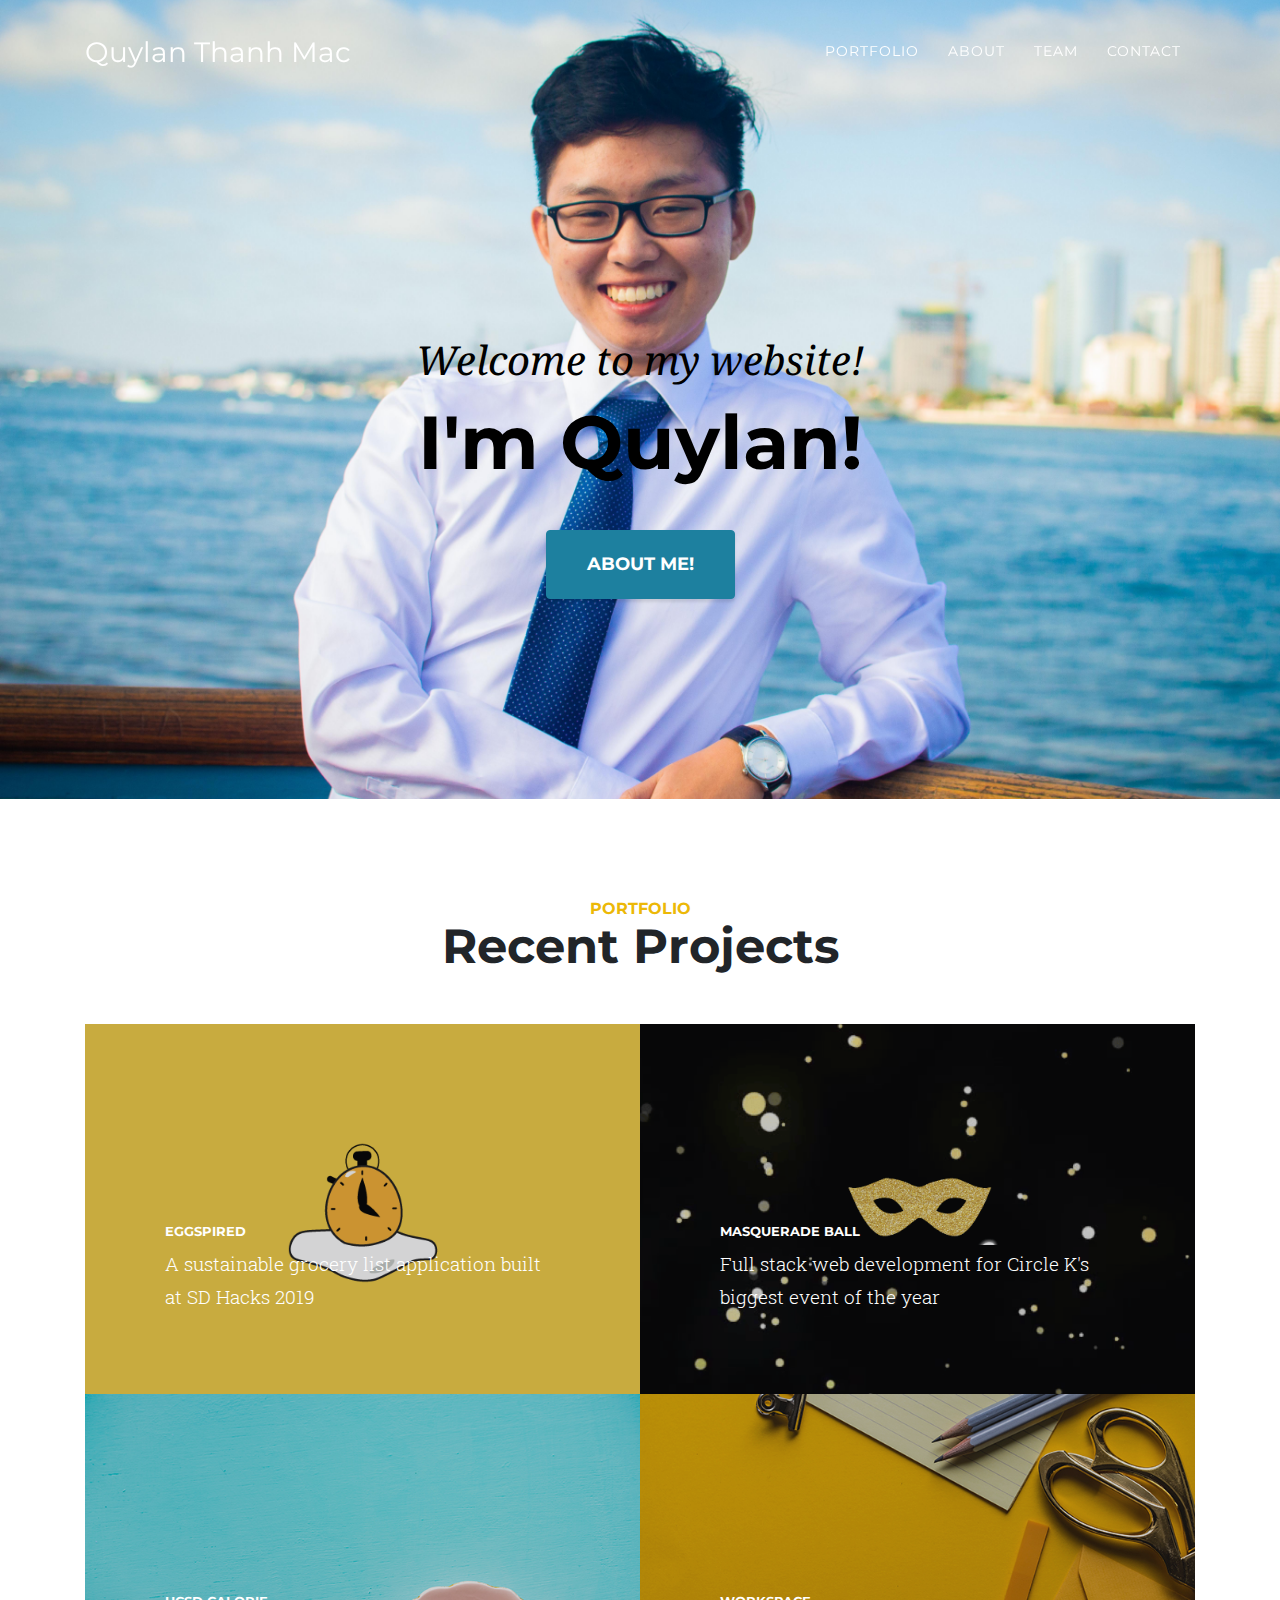
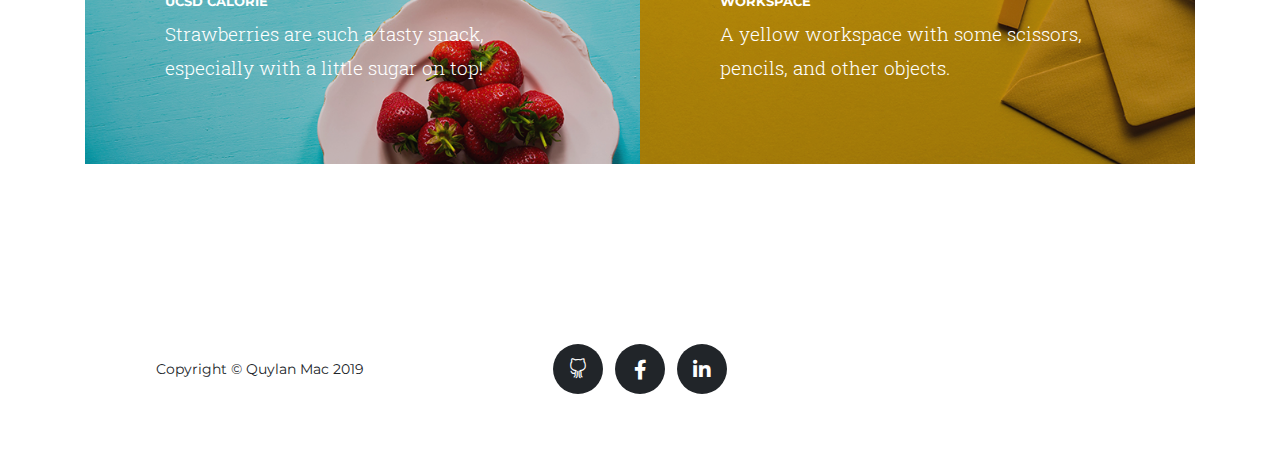
==== index.html @ 94e95e5e "Version 1" ====
<!DOCTYPE html>
<html lang="en">

<head>

  <meta charset="utf-8">
  <meta name="viewport" content="width=device-width, initial-scale=1, shrink-to-fit=no">
  <meta name="description" content="">
  <meta name="author" content="">

  <title>Quylan Mac</title>

  <!-- Bootstrap core CSS -->
  <link href="css/bootstrap.min.css" rel="stylesheet">

  <!-- Custom fonts for this template -->
  <link href="css/all.min.css" rel="stylesheet" type="text/css">
  <link href="vendor/fontawesome-free/css/all.min.css" rel="stylesheet" type="text/css">

  <link href="https://fonts.googleapis.com/css?family=Montserrat:400,700" rel="stylesheet" type="text/css">
  <link href='https://fonts.googleapis.com/css?family=Kaushan+Script' rel='stylesheet' type='text/css'>
  <link href='https://fonts.googleapis.com/css?family=Droid+Serif:400,700,400italic,700italic' rel='stylesheet' type='text/css'>
  <link href='https://fonts.googleapis.com/css?family=Roboto+Slab:400,100,300,700' rel='stylesheet' type='text/css'>
  <link href="css/simple-line-icons.css" rel="stylesheet">

  <!-- Custom styles for this template -->
  <link href="css/stylish-portfolio.min.css" rel="stylesheet">

  <link href="css/agency.min.css" rel="stylesheet">

</head>

<body id="page-top">

  <!-- Navigation -->
  <nav class="navbar navbar-expand-lg navbar-dark fixed-top" id="mainNav">
    <div class="container">
      <a class="navbar-brand js-scroll-trigger" href="#page-top">Quylan Thanh Mac</a>
      <button class="navbar-toggler navbar-toggler-right" type="button" data-toggle="collapse" data-target="#navbarResponsive" aria-controls="navbarResponsive" aria-expanded="false" aria-label="Toggle navigation">
        Menu
        <i class="fas fa-bars"></i>
      </button>
      <div class="collapse navbar-collapse" id="navbarResponsive">
        <ul class="navbar-nav text-uppercase ml-auto">
          <li class="nav-item">
            <a class="nav-link js-scroll-trigger" href="#portfolio">Portfolio</a>
          </li>
          <li class="nav-item">
            <a class="nav-link js-scroll-trigger" href="#about">About</a>
          </li>
          <li class="nav-item">
            <a class="nav-link js-scroll-trigger" href="#team">Team</a>
          </li>
          <li class="nav-item">
            <a class="nav-link js-scroll-trigger" href="#contact">Contact</a>
          </li>
        </ul>
      </div>
    </div>
  </nav>

  <!-- Header -->
  <header class="masthead">
    <div class="container">
      <div class="intro-text">
        <div class="intro-lead-in">Welcome to my website!</div>
        <div class="intro-heading ">I'm Quylan!</div>
        <a class="btn btn-primary btn-xl text-uppercase js-scroll-trigger" href="#portfolio">About Me!</a>
      </div>
    </div>
  </header>

  <!-- Services 
  <section class="page-section" id="services">
    <div class="container">
      <div class="row">
        <div class="col-lg-12 text-center">
          <h2 class="section-heading text-uppercase">Services</h2>
          <h3 class="section-subheading text-muted">Lorem ipsum dolor sit amet consectetur.</h3>
        </div>
      </div>
      <div class="row text-center">
        <div class="col-md-4">
          <span class="fa-stack fa-4x">
            <i class="fas fa-circle fa-stack-2x text-primary"></i>
            <i class="fas fa-shopping-cart fa-stack-1x fa-inverse"></i>
          </span>
          <h4 class="service-heading">E-Commerce</h4>
          <p class="text-muted">Lorem ipsum dolor sit amet, consectetur adipisicing elit. Minima maxime quam architecto quo inventore harum ex magni, dicta impedit.</p>
        </div>
        <div class="col-md-4">
          <span class="fa-stack fa-4x">
            <i class="fas fa-circle fa-stack-2x text-primary"></i>
            <i class="fas fa-laptop fa-stack-1x fa-inverse"></i>
          </span>
          <h4 class="service-heading">Responsive Design</h4>
          <p class="text-muted">Lorem ipsum dolor sit amet, consectetur adipisicing elit. Minima maxime quam architecto quo inventore harum ex magni, dicta impedit.</p>
        </div>
        <div class="col-md-4">
          <span class="fa-stack fa-4x">
            <i class="fas fa-circle fa-stack-2x text-primary"></i>
            <i class="fas fa-lock fa-stack-1x fa-inverse"></i>
          </span>
          <h4 class="service-heading">Web Security</h4>
          <p class="text-muted">Lorem ipsum dolor sit amet, consectetur adipisicing elit. Minima maxime quam architecto quo inventore harum ex magni, dicta impedit.</p>
        </div>
      </div>
    </div>
  </section>
-->
<!-- Portfolio -->
<section class="page-section" id="portfolio">
    <div class="container">
      <div class="content-section-heading text-center">
        <h3 class="text-secondary mb-0">Portfolio</h3>
        <h2 class="mb-5">Recent Projects</h2>
      </div>
      <div class="row no-gutters">
        <div class="col-lg-6">
          <a class="portfolio-item" href="#">
            <span class="caption">
              <span class="caption-content">
                <h2>Eggspired</h2>
                <p class="mb-0">A sustainable grocery list application built at SD Hacks 2019</p>
              </span>
            </span>
            <img class="img-fluid" src="img/eggspired.png" alt="">
          </a>
        </div>
        <div class="col-lg-6">
          <a class="portfolio-item" href="#">
            <span class="caption">
              <span class="caption-content">
                <h2>Masquerade Ball</h2>
                <p class="mb-0">Full stack web development for Circle K's biggest event of the year</p>
              </span>
            </span>
            <img class="img-fluid" src="img/mball.png" alt="">
          </a>
        </div>
        <div class="col-lg-6">
          <a class="portfolio-item" href="#">
            <span class="caption">
              <span class="caption-content">
                <h2>UCSD Calorie</h2>
                <p class="mb-0">Strawberries are such a tasty snack, especially with a little sugar on top!</p>
              </span>
            </span>
            <img class="img-fluid" src="img/portfolio-3.jpg" alt="">
          </a>
        </div>
        <div class="col-lg-6">
          <a class="portfolio-item" href="#">
            <span class="caption">
              <span class="caption-content">
                <h2>Workspace</h2>
                <p class="mb-0">A yellow workspace with some scissors, pencils, and other objects.</p>
              </span>
            </span>
            <img class="img-fluid" src="img/portfolio-4.jpg" alt="">
          </a>
        </div>
      </div>
    </div>
  </section>

  <!-- Portfolio Grid 
  <section class="bg-light page-section" id="portfolio">
    <div class="container">
      <div class="row">
        <div class="col-lg-12 text-center">
          <h2 class="section-heading text-uppercase">Portfolio</h2>
          <h3 class="section-subheading text-muted">Lorem ipsum dolor sit amet consectetur.</h3>
        </div>
      </div>
      <div class="row">
        <div class="col-md-4 col-sm-6 portfolio-item">
          <a class="portfolio-link" data-toggle="modal" href="#portfolioModal1">
            <div class="portfolio-hover">
              <div class="portfolio-hover-content">
                <i class="fas fa-plus fa-3x"></i>
              </div>
            </div>
            <img class="img-fluid" src="img/portfolio/01-thumbnail.jpg" alt="">
          </a>
          <div class="portfolio-caption">
            <h4>Threads</h4>
            <p class="text-muted">Illustration</p>
          </div>
        </div>
        <div class="col-md-4 col-sm-6 portfolio-item">
          <a class="portfolio-link" data-toggle="modal" href="#portfolioModal2">
            <div class="portfolio-hover">
              <div class="portfolio-hover-content">
                <i class="fas fa-plus fa-3x"></i>
              </div>
            </div>
            <img class="img-fluid" src="img/portfolio/02-thumbnail.jpg" alt="">
          </a>
          <div class="portfolio-caption">
            <h4>Explore</h4>
            <p class="text-muted">Graphic Design</p>
          </div>
        </div>
        <div class="col-md-4 col-sm-6 portfolio-item">
          <a class="portfolio-link" data-toggle="modal" href="#portfolioModal3">
            <div class="portfolio-hover">
              <div class="portfolio-hover-content">
                <i class="fas fa-plus fa-3x"></i>
              </div>
            </div>
            <img class="img-fluid" src="img/portfolio/03-thumbnail.jpg" alt="">
          </a>
          <div class="portfolio-caption">
            <h4>Finish</h4>
            <p class="text-muted">Identity</p>
          </div>
        </div>
        <div class="col-md-4 col-sm-6 portfolio-item">
          <a class="portfolio-link" data-toggle="modal" href="#portfolioModal4">
            <div class="portfolio-hover">
              <div class="portfolio-hover-content">
                <i class="fas fa-plus fa-3x"></i>
              </div>
            </div>
            <img class="img-fluid" src="img/portfolio/04-thumbnail.jpg" alt="">
          </a>
          <div class="portfolio-caption">
            <h4>Lines</h4>
            <p class="text-muted">Branding</p>
          </div>
        </div>
        <div class="col-md-4 col-sm-6 portfolio-item">
          <a class="portfolio-link" data-toggle="modal" href="#portfolioModal5">
            <div class="portfolio-hover">
              <div class="portfolio-hover-content">
                <i class="fas fa-plus fa-3x"></i>
              </div>
            </div>
            <img class="img-fluid" src="img/portfolio/05-thumbnail.jpg" alt="">
          </a>
          <div class="portfolio-caption">
            <h4>Southwest</h4>
            <p class="text-muted">Website Design</p>
          </div>
        </div>
        <div class="col-md-4 col-sm-6 portfolio-item">
          <a class="portfolio-link" data-toggle="modal" href="#portfolioModal6">
            <div class="portfolio-hover">
              <div class="portfolio-hover-content">
                <i class="fas fa-plus fa-3x"></i>
              </div>
            </div>
            <img class="img-fluid" src="img/portfolio/06-thumbnail.jpg" alt="">
          </a>
          <div class="portfolio-caption">
            <h4>Window</h4>
            <p class="text-muted">Photography</p>
          </div>
        </div>
      </div>
    </div>
  </section>
-->
  <!-- About 
  <section class="bg-light page-section" id="about">
    <div class="container">
      <div class="row">
        <div class="col-lg-12 text-center">
          <h2 class="section-heading text-uppercase">About</h2>
          <h3 class="section-subheading text-muted">Lorem ipsum dolor sit amet consectetur.</h3>
        </div>
      </div>
      <div class="row">
        <div class="col-lg-12">
          <ul class="timeline">
            <li>
              <div class="timeline-image">
                <img class="rounded-circle img-fluid" src="img/about/1.jpg" alt="">
              </div>
              <div class="timeline-panel">
                <div class="timeline-heading">
                  <h4>2009-2011</h4>
                  <h4 class="subheading">Our Humble Beginnings</h4>
                </div>
                <div class="timeline-body">
                  <p class="text-muted">Lorem ipsum dolor sit amet, consectetur adipisicing elit. Sunt ut voluptatum eius sapiente, totam reiciendis temporibus qui quibusdam, recusandae sit vero unde, sed, incidunt et ea quo dolore laudantium consectetur!</p>
                </div>
              </div>
            </li>
            <li class="timeline-inverted">
              <div class="timeline-image">
                <img class="rounded-circle img-fluid" src="img/about/2.jpg" alt="">
              </div>
              <div class="timeline-panel">
                <div class="timeline-heading">
                  <h4>March 2011</h4>
                  <h4 class="subheading">An Agency is Born</h4>
                </div>
                <div class="timeline-body">
                  <p class="text-muted">Lorem ipsum dolor sit amet, consectetur adipisicing elit. Sunt ut voluptatum eius sapiente, totam reiciendis temporibus qui quibusdam, recusandae sit vero unde, sed, incidunt et ea quo dolore laudantium consectetur!</p>
                </div>
              </div>
            </li>
            <li>
              <div class="timeline-image">
                <img class="rounded-circle img-fluid" src="img/about/3.jpg" alt="">
              </div>
              <div class="timeline-panel">
                <div class="timeline-heading">
                  <h4>December 2012</h4>
                  <h4 class="subheading">Transition to Full Service</h4>
                </div>
                <div class="timeline-body">
                  <p class="text-muted">Lorem ipsum dolor sit amet, consectetur adipisicing elit. Sunt ut voluptatum eius sapiente, totam reiciendis temporibus qui quibusdam, recusandae sit vero unde, sed, incidunt et ea quo dolore laudantium consectetur!</p>
                </div>
              </div>
            </li>
            <li class="timeline-inverted">
              <div class="timeline-image">
                <img class="rounded-circle img-fluid" src="img/about/4.jpg" alt="">
              </div>
              <div class="timeline-panel">
                <div class="timeline-heading">
                  <h4>July 2014</h4>
                  <h4 class="subheading">Phase Two Expansion</h4>
                </div>
                <div class="timeline-body">
                  <p class="text-muted">Lorem ipsum dolor sit amet, consectetur adipisicing elit. Sunt ut voluptatum eius sapiente, totam reiciendis temporibus qui quibusdam, recusandae sit vero unde, sed, incidunt et ea quo dolore laudantium consectetur!</p>
                </div>
              </div>
            </li>
            <li class="timeline-inverted">
              <div class="timeline-image">
                <h4>Be Part
                  <br>Of Our
                  <br>Story!</h4>
              </div>
            </li>
          </ul>
        </div>
      </div>
    </div>
  </section>
-->
  <!-- Team 
  <section class="bg-light page-section" id="team">
    <div class="container">
      <div class="row">
        <div class="col-lg-12 text-center">
          <h2 class="section-heading text-uppercase">Our Amazing Team</h2>
          <h3 class="section-subheading text-muted">Lorem ipsum dolor sit amet consectetur.</h3>
        </div>
      </div>
      <div class="row">
        <div class="col-sm-4">
          <div class="team-member">
            <img class="mx-auto rounded-circle" src="img/team/1.jpg" alt="">
            <h4>Kay Garland</h4>
            <p class="text-muted">Lead Designer</p>
            <ul class="list-inline social-buttons">
              <li class="list-inline-item">
                <a href="#">
                  <i class="fab fa-twitter"></i>
                </a>
              </li>
              <li class="list-inline-item">
                <a href="#">
                  <i class="fab fa-facebook-f"></i>
                </a>
              </li>
              <li class="list-inline-item">
                <a href="#">
                  <i class="fab fa-linkedin-in"></i>
                </a>
              </li>
            </ul>
          </div>
        </div>
        <div class="col-sm-4">
          <div class="team-member">
            <img class="mx-auto rounded-circle" src="img/team/2.jpg" alt="">
            <h4>Larry Parker</h4>
            <p class="text-muted">Lead Marketer</p>
            <ul class="list-inline social-buttons">
              <li class="list-inline-item">
                <a href="#">
                  <i class="fab fa-twitter"></i>
                </a>
              </li>
              <li class="list-inline-item">
                <a href="#">
                  <i class="fab fa-facebook-f"></i>
                </a>
              </li>
              <li class="list-inline-item">
                <a href="#">
                  <i class="fab fa-linkedin-in"></i>
                </a>
              </li>
            </ul>
          </div>
        </div>
        <div class="col-sm-4">
          <div class="team-member">
            <img class="mx-auto rounded-circle" src="img/team/3.jpg" alt="">
            <h4>Diana Pertersen</h4>
            <p class="text-muted">Lead Developer</p>
            <ul class="list-inline social-buttons">
              <li class="list-inline-item">
                <a href="#">
                  <i class="fab fa-twitter"></i>
                </a>
              </li>
              <li class="list-inline-item">
                <a href="#">
                  <i class="fab fa-facebook-f"></i>
                </a>
              </li>
              <li class="list-inline-item">
                <a href="#">
                  <i class="fab fa-linkedin-in"></i>
                </a>
              </li>
            </ul>
          </div>
        </div>
      </div>
      <div class="row">
        <div class="col-lg-8 mx-auto text-center">
          <p class="large text-muted">Lorem ipsum dolor sit amet, consectetur adipisicing elit. Aut eaque, laboriosam veritatis, quos non quis ad perspiciatis, totam corporis ea, alias ut unde.</p>
        </div>
      </div>
    </div>
  </section> -->

  <!-- Clients 
  <section class="py-5">
    <div class="container">
      <div class="row">
        <div class="col-md-3 col-sm-6">
          <a href="#">
            <img class="img-fluid d-block mx-auto" src="img/logos/envato.jpg" alt="">
          </a>
        </div>
        <div class="col-md-3 col-sm-6">
          <a href="#">
            <img class="img-fluid d-block mx-auto" src="img/logos/designmodo.jpg" alt="">
          </a>
        </div>
        <div class="col-md-3 col-sm-6">
          <a href="#">
            <img class="img-fluid d-block mx-auto" src="img/logos/themeforest.jpg" alt="">
          </a>
        </div>
        <div class="col-md-3 col-sm-6">
          <a href="#">
            <img class="img-fluid d-block mx-auto" src="img/logos/creative-market.jpg" alt="">
          </a>
        </div>
      </div>
    </div>
  </section> -->

  <!-- Contact 
  <section class="page-section" id="contact">
    <div class="container">
      <div class="row">
        <div class="col-lg-12 text-center">
          <h2 class="section-heading text-uppercase">Contact Us</h2>
          <h3 class="section-subheading text-muted">Lorem ipsum dolor sit amet consectetur.</h3>
        </div>
      </div>
      <div class="row">
        <div class="col-lg-12">
          <form id="contactForm" name="sentMessage" novalidate="novalidate">
            <div class="row">
              <div class="col-md-6">
                <div class="form-group">
                  <input class="form-control" id="name" type="text" placeholder="Your Name *" required="required" data-validation-required-message="Please enter your name.">
                  <p class="help-block text-danger"></p>
                </div>
                <div class="form-group">
                  <input class="form-control" id="email" type="email" placeholder="Your Email *" required="required" data-validation-required-message="Please enter your email address.">
                  <p class="help-block text-danger"></p>
                </div>
                <div class="form-group">
                  <input class="form-control" id="phone" type="tel" placeholder="Your Phone *" required="required" data-validation-required-message="Please enter your phone number.">
                  <p class="help-block text-danger"></p>
                </div>
              </div>
              <div class="col-md-6">
                <div class="form-group">
                  <textarea class="form-control" id="message" placeholder="Your Message *" required="required" data-validation-required-message="Please enter a message."></textarea>
                  <p class="help-block text-danger"></p>
                </div>
              </div>
              <div class="clearfix"></div>
              <div class="col-lg-12 text-center">
                <div id="success"></div>
                <button id="sendMessageButton" class="btn btn-primary btn-xl text-uppercase" type="submit">Send Message</button>
              </div>
            </div>
          </form>
        </div>
      </div>
    </div>
  </section> -->

  <!-- Footer -->
  <footer class="footer">
    <div class="container">
      <div class="row align-items-center">
        <div class="col-md-4">
          <span class="copyright">Copyright &copy; Quylan Mac 2019</span>
        </div>
        <div class="col-md-4">
          <ul class="list-inline social-buttons">
            <li class="list-inline-item">
              <a href="https://github.com/quylanmac/" target="_blank">
                <i class="icon-social-github"></i>
              </a>
            </li>
            <li class="list-inline-item">
              <a href="https://www.facebook.com/quymac123" target="_blank">
                <i class="fab fa-facebook-f"></i>
              </a>
            </li>
            <li class="list-inline-item">
              <a href="https://www.linkedin.com/in/quylan-mac-0a906b16a/" target="_blank">
                <i class="fab fa-linkedin-in"></i>
              </a>
            </li>
          </ul>
        </div>
      </div>
    </div>
  </footer>

  <!-- Portfolio Modals -->

  <!-- Modal 1 -->
  <div class="portfolio-modal modal fade" id="portfolioModal1" tabindex="-1" role="dialog" aria-hidden="true">
    <div class="modal-dialog">
      <div class="modal-content">
        <div class="close-modal" data-dismiss="modal">
          <div class="lr">
            <div class="rl"></div>
          </div>
        </div>
        <div class="container">
          <div class="row">
            <div class="col-lg-8 mx-auto">
              <div class="modal-body">
                <!-- Project Details Go Here -->
                <h2 class="text-uppercase">Project Name</h2>
                <p class="item-intro text-muted">Lorem ipsum dolor sit amet consectetur.</p>
                <img class="img-fluid d-block mx-auto" src="img/portfolio/01-full.jpg" alt="">
                <p>Use this area to describe your project. Lorem ipsum dolor sit amet, consectetur adipisicing elit. Est blanditiis dolorem culpa incidunt minus dignissimos deserunt repellat aperiam quasi sunt officia expedita beatae cupiditate, maiores repudiandae, nostrum, reiciendis facere nemo!</p>
                <ul class="list-inline">
                  <li>Date: January 2017</li>
                  <li>Client: Threads</li>
                  <li>Category: Illustration</li>
                </ul>
                <button class="btn btn-primary" data-dismiss="modal" type="button">
                  <i class="fas fa-times"></i>
                  Close Project</button>
              </div>
            </div>
          </div>
        </div>
      </div>
    </div>
  </div>

  <!-- Modal 2 -->
  <div class="portfolio-modal modal fade" id="portfolioModal2" tabindex="-1" role="dialog" aria-hidden="true">
    <div class="modal-dialog">
      <div class="modal-content">
        <div class="close-modal" data-dismiss="modal">
          <div class="lr">
            <div class="rl"></div>
          </div>
        </div>
        <div class="container">
          <div class="row">
            <div class="col-lg-8 mx-auto">
              <div class="modal-body">
                <!-- Project Details Go Here -->
                <h2 class="text-uppercase">Project Name</h2>
                <p class="item-intro text-muted">Lorem ipsum dolor sit amet consectetur.</p>
                <img class="img-fluid d-block mx-auto" src="img/portfolio/02-full.jpg" alt="">
                <p>Use this area to describe your project. Lorem ipsum dolor sit amet, consectetur adipisicing elit. Est blanditiis dolorem culpa incidunt minus dignissimos deserunt repellat aperiam quasi sunt officia expedita beatae cupiditate, maiores repudiandae, nostrum, reiciendis facere nemo!</p>
                <ul class="list-inline">
                  <li>Date: January 2017</li>
                  <li>Client: Explore</li>
                  <li>Category: Graphic Design</li>
                </ul>
                <button class="btn btn-primary" data-dismiss="modal" type="button">
                  <i class="fas fa-times"></i>
                  Close Project</button>
              </div>
            </div>
          </div>
        </div>
      </div>
    </div>
  </div>

  <!-- Modal 3 -->
  <div class="portfolio-modal modal fade" id="portfolioModal3" tabindex="-1" role="dialog" aria-hidden="true">
    <div class="modal-dialog">
      <div class="modal-content">
        <div class="close-modal" data-dismiss="modal">
          <div class="lr">
            <div class="rl"></div>
          </div>
        </div>
        <div class="container">
          <div class="row">
            <div class="col-lg-8 mx-auto">
              <div class="modal-body">
                <!-- Project Details Go Here -->
                <h2 class="text-uppercase">Project Name</h2>
                <p class="item-intro text-muted">Lorem ipsum dolor sit amet consectetur.</p>
                <img class="img-fluid d-block mx-auto" src="img/portfolio/03-full.jpg" alt="">
                <p>Use this area to describe your project. Lorem ipsum dolor sit amet, consectetur adipisicing elit. Est blanditiis dolorem culpa incidunt minus dignissimos deserunt repellat aperiam quasi sunt officia expedita beatae cupiditate, maiores repudiandae, nostrum, reiciendis facere nemo!</p>
                <ul class="list-inline">
                  <li>Date: January 2017</li>
                  <li>Client: Finish</li>
                  <li>Category: Identity</li>
                </ul>
                <button class="btn btn-primary" data-dismiss="modal" type="button">
                  <i class="fas fa-times"></i>
                  Close Project</button>
              </div>
            </div>
          </div>
        </div>
      </div>
    </div>
  </div>

  <!-- Modal 4 -->
  <div class="portfolio-modal modal fade" id="portfolioModal4" tabindex="-1" role="dialog" aria-hidden="true">
    <div class="modal-dialog">
      <div class="modal-content">
        <div class="close-modal" data-dismiss="modal">
          <div class="lr">
            <div class="rl"></div>
          </div>
        </div>
        <div class="container">
          <div class="row">
            <div class="col-lg-8 mx-auto">
              <div class="modal-body">
                <!-- Project Details Go Here -->
                <h2 class="text-uppercase">Project Name</h2>
                <p class="item-intro text-muted">Lorem ipsum dolor sit amet consectetur.</p>
                <img class="img-fluid d-block mx-auto" src="img/portfolio/04-full.jpg" alt="">
                <p>Use this area to describe your project. Lorem ipsum dolor sit amet, consectetur adipisicing elit. Est blanditiis dolorem culpa incidunt minus dignissimos deserunt repellat aperiam quasi sunt officia expedita beatae cupiditate, maiores repudiandae, nostrum, reiciendis facere nemo!</p>
                <ul class="list-inline">
                  <li>Date: January 2017</li>
                  <li>Client: Lines</li>
                  <li>Category: Branding</li>
                </ul>
                <button class="btn btn-primary" data-dismiss="modal" type="button">
                  <i class="fas fa-times"></i>
                  Close Project</button>
              </div>
            </div>
          </div>
        </div>
      </div>
    </div>
  </div>

  <!-- Modal 5 -->
  <div class="portfolio-modal modal fade" id="portfolioModal5" tabindex="-1" role="dialog" aria-hidden="true">
    <div class="modal-dialog">
      <div class="modal-content">
        <div class="close-modal" data-dismiss="modal">
          <div class="lr">
            <div class="rl"></div>
          </div>
        </div>
        <div class="container">
          <div class="row">
            <div class="col-lg-8 mx-auto">
              <div class="modal-body">
                <!-- Project Details Go Here -->
                <h2 class="text-uppercase">Project Name</h2>
                <p class="item-intro text-muted">Lorem ipsum dolor sit amet consectetur.</p>
                <img class="img-fluid d-block mx-auto" src="img/portfolio/05-full.jpg" alt="">
                <p>Use this area to describe your project. Lorem ipsum dolor sit amet, consectetur adipisicing elit. Est blanditiis dolorem culpa incidunt minus dignissimos deserunt repellat aperiam quasi sunt officia expedita beatae cupiditate, maiores repudiandae, nostrum, reiciendis facere nemo!</p>
                <ul class="list-inline">
                  <li>Date: January 2017</li>
                  <li>Client: Southwest</li>
                  <li>Category: Website Design</li>
                </ul>
                <button class="btn btn-primary" data-dismiss="modal" type="button">
                  <i class="fas fa-times"></i>
                  Close Project</button>
              </div>
            </div>
          </div>
        </div>
      </div>
    </div>
  </div>

  <!-- Modal 6 -->
  <div class="portfolio-modal modal fade" id="portfolioModal6" tabindex="-1" role="dialog" aria-hidden="true">
    <div class="modal-dialog">
      <div class="modal-content">
        <div class="close-modal" data-dismiss="modal">
          <div class="lr">
            <div class="rl"></div>
          </div>
        </div>
        <div class="container">
          <div class="row">
            <div class="col-lg-8 mx-auto">
              <div class="modal-body">
                <!-- Project Details Go Here -->
                <h2 class="text-uppercase">Project Name</h2>
                <p class="item-intro text-muted">Lorem ipsum dolor sit amet consectetur.</p>
                <img class="img-fluid d-block mx-auto" src="img/portfolio/06-full.jpg" alt="">
                <p>Use this area to describe your project. Lorem ipsum dolor sit amet, consectetur adipisicing elit. Est blanditiis dolorem culpa incidunt minus dignissimos deserunt repellat aperiam quasi sunt officia expedita beatae cupiditate, maiores repudiandae, nostrum, reiciendis facere nemo!</p>
                <ul class="list-inline">
                  <li>Date: January 2017</li>
                  <li>Client: Window</li>
                  <li>Category: Photography</li>
                </ul>
                <button class="btn btn-primary" data-dismiss="modal" type="button">
                  <i class="fas fa-times"></i>
                  Close Project</button>
              </div>
            </div>
          </div>
        </div>
      </div>
    </div>
  </div>

  <!-- Bootstrap core JavaScript -->
  <script src="js/jquery.min.js"></script>
  <script src="js/bootstrap.bundle.min.js"></script>

  <!-- Plugin JavaScript -->
  <script src="js/jquery.easing.min.js"></script>

  <!-- Contact form JavaScript -->
  <script src="js/jqBootstrapValidation.js"></script>
  <script src="js/contact_me.js"></script>

  <!-- Custom scripts for this template -->
  <script src="js/agency.min.js"></script>

</body>

</html>
---- css/simple-line-icons.css ----
@font-face {
  font-family: 'simple-line-icons';
  src: url('../webfonts/Simple-Line-Icons.eot');
  src: url('../webfonts/Simple-Line-Icons.eot?v=2.4.0');
  src: url('../webfonts/Simple-Line-Icons.eot?v=2.4.0#iefix') format('embedded-opentype'), url('../webfonts/Simple-Line-Icons.woff2?v=2.4.0') format('woff2'), url('../fonts/Simple-Line-Icons.ttf?v=2.4.0') format('truetype'), url('../fonts/Simple-Line-Icons.woff?v=2.4.0') format('woff'), url('../fonts/Simple-Line-Icons.svg?v=2.4.0#simple-line-icons') format('svg');
  font-weight: normal;
  font-style: normal;
}
/*
 Use the following CSS code if you want to have a class per icon.
 Instead of a list of all class selectors, you can use the generic [class*="icon-"] selector, but it's slower:
*/
.icon-user,
.icon-people,
.icon-user-female,
.icon-user-follow,
.icon-user-following,
.icon-user-unfollow,
.icon-login,
.icon-logout,
.icon-emotsmile,
.icon-phone,
.icon-call-end,
.icon-call-in,
.icon-call-out,
.icon-map,
.icon-location-pin,
.icon-direction,
.icon-directions,
.icon-compass,
.icon-layers,
.icon-menu,
.icon-list,
.icon-options-vertical,
.icon-options,
.icon-arrow-down,
.icon-arrow-left,
.icon-arrow-right,
.icon-arrow-up,
.icon-arrow-up-circle,
.icon-arrow-left-circle,
.icon-arrow-right-circle,
.icon-arrow-down-circle,
.icon-check,
.icon-clock,
.icon-plus,
.icon-minus,
.icon-close,
.icon-event,
.icon-exclamation,
.icon-organization,
.icon-trophy,
.icon-screen-smartphone,
.icon-screen-desktop,
.icon-plane,
.icon-notebook,
.icon-mustache,
.icon-mouse,
.icon-magnet,
.icon-energy,
.icon-disc,
.icon-cursor,
.icon-cursor-move,
.icon-crop,
.icon-chemistry,
.icon-speedometer,
.icon-shield,
.icon-screen-tablet,
.icon-magic-wand,
.icon-hourglass,
.icon-graduation,
.icon-ghost,
.icon-game-controller,
.icon-fire,
.icon-eyeglass,
.icon-envelope-open,
.icon-envelope-letter,
.icon-bell,
.icon-badge,
.icon-anchor,
.icon-wallet,
.icon-vector,
.icon-speech,
.icon-puzzle,
.icon-printer,
.icon-present,
.icon-playlist,
.icon-pin,
.icon-picture,
.icon-handbag,
.icon-globe-alt,
.icon-globe,
.icon-folder-alt,
.icon-folder,
.icon-film,
.icon-feed,
.icon-drop,
.icon-drawer,
.icon-docs,
.icon-doc,
.icon-diamond,
.icon-cup,
.icon-calculator,
.icon-bubbles,
.icon-briefcase,
.icon-book-open,
.icon-basket-loaded,
.icon-basket,
.icon-bag,
.icon-action-undo,
.icon-action-redo,
.icon-wrench,
.icon-umbrella,
.icon-trash,
.icon-tag,
.icon-support,
.icon-frame,
.icon-size-fullscreen,
.icon-size-actual,
.icon-shuffle,
.icon-share-alt,
.icon-share,
.icon-rocket,
.icon-question,
.icon-pie-chart,
.icon-pencil,
.icon-note,
.icon-loop,
.icon-home,
.icon-grid,
.icon-graph,
.icon-microphone,
.icon-music-tone-alt,
.icon-music-tone,
.icon-earphones-alt,
.icon-earphones,
.icon-equalizer,
.icon-like,
.icon-dislike,
.icon-control-start,
.icon-control-rewind,
.icon-control-play,
.icon-control-pause,
.icon-control-forward,
.icon-control-end,
.icon-volume-1,
.icon-volume-2,
.icon-volume-off,
.icon-calendar,
.icon-bulb,
.icon-chart,
.icon-ban,
.icon-bubble,
.icon-camrecorder,
.icon-camera,
.icon-cloud-download,
.icon-cloud-upload,
.icon-envelope,
.icon-eye,
.icon-flag,
.icon-heart,
.icon-info,
.icon-key,
.icon-link,
.icon-lock,
.icon-lock-open,
.icon-magnifier,
.icon-magnifier-add,
.icon-magnifier-remove,
.icon-paper-clip,
.icon-paper-plane,
.icon-power,
.icon-refresh,
.icon-reload,
.icon-settings,
.icon-star,
.icon-symbol-female,
.icon-symbol-male,
.icon-target,
.icon-credit-card,
.icon-paypal,
.icon-social-tumblr,
.icon-social-twitter,
.icon-social-facebook,
.icon-social-instagram,
.icon-social-linkedin,
.icon-social-pinterest,
.icon-social-github,
.icon-social-google,
.icon-social-reddit,
.icon-social-skype,
.icon-social-dribbble,
.icon-social-behance,
.icon-social-foursqare,
.icon-social-soundcloud,
.icon-social-spotify,
.icon-social-stumbleupon,
.icon-social-youtube,
.icon-social-dropbox,
.icon-social-vkontakte,
.icon-social-steam {
  font-family: 'simple-line-icons';
  speak: none;
  font-style: normal;
  font-weight: normal;
  font-variant: normal;
  text-transform: none;
  line-height: 1;
  /* Better Font Rendering =========== */
  -webkit-font-smoothing: antialiased;
  -moz-osx-font-smoothing: grayscale;
}
.icon-user:before {
  content: "\e005";
}
.icon-people:before {
  content: "\e001";
}
.icon-user-female:before {
  content: "\e000";
}
.icon-user-follow:before {
  content: "\e002";
}
.icon-user-following:before {
  content: "\e003";
}
.icon-user-unfollow:before {
  content: "\e004";
}
.icon-login:before {
  content: "\e066";
}
.icon-logout:before {
  content: "\e065";
}
.icon-emotsmile:before {
  content: "\e021";
}
.icon-phone:before {
  content: "\e600";
}
.icon-call-end:before {
  content: "\e048";
}
.icon-call-in:before {
  content: "\e047";
}
.icon-call-out:before {
  content: "\e046";
}
.icon-map:before {
  content: "\e033";
}
.icon-location-pin:before {
  content: "\e096";
}
.icon-direction:before {
  content: "\e042";
}
.icon-directions:before {
  content: "\e041";
}
.icon-compass:before {
  content: "\e045";
}
.icon-layers:before {
  content: "\e034";
}
.icon-menu:before {
  content: "\e601";
}
.icon-list:before {
  content: "\e067";
}
.icon-options-vertical:before {
  content: "\e602";
}
.icon-options:before {
  content: "\e603";
}
.icon-arrow-down:before {
  content: "\e604";
}
.icon-arrow-left:before {
  content: "\e605";
}
.icon-arrow-right:before {
  content: "\e606";
}
.icon-arrow-up:before {
  content: "\e607";
}
.icon-arrow-up-circle:before {
  content: "\e078";
}
.icon-arrow-left-circle:before {
  content: "\e07a";
}
.icon-arrow-right-circle:before {
  content: "\e079";
}
.icon-arrow-down-circle:before {
  content: "\e07b";
}
.icon-check:before {
  content: "\e080";
}
.icon-clock:before {
  content: "\e081";
}
.icon-plus:before {
  content: "\e095";
}
.icon-minus:before {
  content: "\e615";
}
.icon-close:before {
  content: "\e082";
}
.icon-event:before {
  content: "\e619";
}
.icon-exclamation:before {
  content: "\e617";
}
.icon-organization:before {
  content: "\e616";
}
.icon-trophy:before {
  content: "\e006";
}
.icon-screen-smartphone:before {
  content: "\e010";
}
.icon-screen-desktop:before {
  content: "\e011";
}
.icon-plane:before {
  content: "\e012";
}
.icon-notebook:before {
  content: "\e013";
}
.icon-mustache:before {
  content: "\e014";
}
.icon-mouse:before {
  content: "\e015";
}
.icon-magnet:before {
  content: "\e016";
}
.icon-energy:before {
  content: "\e020";
}
.icon-disc:before {
  content: "\e022";
}
.icon-cursor:before {
  content: "\e06e";
}
.icon-cursor-move:before {
  content: "\e023";
}
.icon-crop:before {
  content: "\e024";
}
.icon-chemistry:before {
  content: "\e026";
}
.icon-speedometer:before {
  content: "\e007";
}
.icon-shield:before {
  content: "\e00e";
}
.icon-screen-tablet:before {
  content: "\e00f";
}
.icon-magic-wand:before {
  content: "\e017";
}
.icon-hourglass:before {
  content: "\e018";
}
.icon-graduation:before {
  content: "\e019";
}
.icon-ghost:before {
  content: "\e01a";
}
.icon-game-controller:before {
  content: "\e01b";
}
.icon-fire:before {
  content: "\e01c";
}
.icon-eyeglass:before {
  content: "\e01d";
}
.icon-envelope-open:before {
  content: "\e01e";
}
.icon-envelope-letter:before {
  content: "\e01f";
}
.icon-bell:before {
  content: "\e027";
}
.icon-badge:before {
  content: "\e028";
}
.icon-anchor:before {
  content: "\e029";
}
.icon-wallet:before {
  content: "\e02a";
}
.icon-vector:before {
  content: "\e02b";
}
.icon-speech:before {
  content: "\e02c";
}
.icon-puzzle:before {
  content: "\e02d";
}
.icon-printer:before {
  content: "\e02e";
}
.icon-present:before {
  content: "\e02f";
}
.icon-playlist:before {
  content: "\e030";
}
.icon-pin:before {
  content: "\e031";
}
.icon-picture:before {
  content: "\e032";
}
.icon-handbag:before {
  content: "\e035";
}
.icon-globe-alt:before {
  content: "\e036";
}
.icon-globe:before {
  content: "\e037";
}
.icon-folder-alt:before {
  content: "\e039";
}
.icon-folder:before {
  content: "\e089";
}
.icon-film:before {
  content: "\e03a";
}
.icon-feed:before {
  content: "\e03b";
}
.icon-drop:before {
  content: "\e03e";
}
.icon-drawer:before {
  content: "\e03f";
}
.icon-docs:before {
  content: "\e040";
}
.icon-doc:before {
  content: "\e085";
}
.icon-diamond:before {
  content: "\e043";
}
.icon-cup:before {
  content: "\e044";
}
.icon-calculator:before {
  content: "\e049";
}
.icon-bubbles:before {
  content: "\e04a";
}
.icon-briefcase:before {
  content: "\e04b";
}
.icon-book-open:before {
  content: "\e04c";
}
.icon-basket-loaded:before {
  content: "\e04d";
}
.icon-basket:before {
  content: "\e04e";
}
.icon-bag:before {
  content: "\e04f";
}
.icon-action-undo:before {
  content: "\e050";
}
.icon-action-redo:before {
  content: "\e051";
}
.icon-wrench:before {
  content: "\e052";
}
.icon-umbrella:before {
  content: "\e053";
}
.icon-trash:before {
  content: "\e054";
}
.icon-tag:before {
  content: "\e055";
}
.icon-support:before {
  content: "\e056";
}
.icon-frame:before {
  content: "\e038";
}
.icon-size-fullscreen:before {
  content: "\e057";
}
.icon-size-actual:before {
  content: "\e058";
}
.icon-shuffle:before {
  content: "\e059";
}
.icon-share-alt:before {
  content: "\e05a";
}
.icon-share:before {
  content: "\e05b";
}
.icon-rocket:before {
  content: "\e05c";
}
.icon-question:before {
  content: "\e05d";
}
.icon-pie-chart:before {
  content: "\e05e";
}
.icon-pencil:before {
  content: "\e05f";
}
.icon-note:before {
  content: "\e060";
}
.icon-loop:before {
  content: "\e064";
}
.icon-home:before {
  content: "\e069";
}
.icon-grid:before {
  content: "\e06a";
}
.icon-graph:before {
  content: "\e06b";
}
.icon-microphone:before {
  content: "\e063";
}
.icon-music-tone-alt:before {
  content: "\e061";
}
.icon-music-tone:before {
  content: "\e062";
}
.icon-earphones-alt:before {
  content: "\e03c";
}
.icon-earphones:before {
  content: "\e03d";
}
.icon-equalizer:before {
  content: "\e06c";
}
.icon-like:before {
  content: "\e068";
}
.icon-dislike:before {
  content: "\e06d";
}
.icon-control-start:before {
  content: "\e06f";
}
.icon-control-rewind:before {
  content: "\e070";
}
.icon-control-play:before {
  content: "\e071";
}
.icon-control-pause:before {
  content: "\e072";
}
.icon-control-forward:before {
  content: "\e073";
}
.icon-control-end:before {
  content: "\e074";
}
.icon-volume-1:before {
  content: "\e09f";
}
.icon-volume-2:before {
  content: "\e0a0";
}
.icon-volume-off:before {
  content: "\e0a1";
}
.icon-calendar:before {
  content: "\e075";
}
.icon-bulb:before {
  content: "\e076";
}
.icon-chart:before {
  content: "\e077";
}
.icon-ban:before {
  content: "\e07c";
}
.icon-bubble:before {
  content: "\e07d";
}
.icon-camrecorder:before {
  content: "\e07e";
}
.icon-camera:before {
  content: "\e07f";
}
.icon-cloud-download:before {
  content: "\e083";
}
.icon-cloud-upload:before {
  content: "\e084";
}
.icon-envelope:before {
  content: "\e086";
}
.icon-eye:before {
  content: "\e087";
}
.icon-flag:before {
  content: "\e088";
}
.icon-heart:before {
  content: "\e08a";
}
.icon-info:before {
  content: "\e08b";
}
.icon-key:before {
  content: "\e08c";
}
.icon-link:before {
  content: "\e08d";
}
.icon-lock:before {
  content: "\e08e";
}
.icon-lock-open:before {
  content: "\e08f";
}
.icon-magnifier:before {
  content: "\e090";
}
.icon-magnifier-add:before {
  content: "\e091";
}
.icon-magnifier-remove:before {
  content: "\e092";
}
.icon-paper-clip:before {
  content: "\e093";
}
.icon-paper-plane:before {
  content: "\e094";
}
.icon-power:before {
  content: "\e097";
}
.icon-refresh:before {
  content: "\e098";
}
.icon-reload:before {
  content: "\e099";
}
.icon-settings:before {
  content: "\e09a";
}
.icon-star:before {
  content: "\e09b";
}
.icon-symbol-female:before {
  content: "\e09c";
}
.icon-symbol-male:before {
  content: "\e09d";
}
.icon-target:before {
  content: "\e09e";
}
.icon-credit-card:before {
  content: "\e025";
}
.icon-paypal:before {
  content: "\e608";
}
.icon-social-tumblr:before {
  content: "\e00a";
}
.icon-social-twitter:before {
  content: "\e009";
}
.icon-social-facebook:before {
  content: "\e00b";
}
.icon-social-instagram:before {
  content: "\e609";
}
.icon-social-linkedin:before {
  content: "\e60a";
}
.icon-social-pinterest:before {
  content: "\e60b";
}
.icon-social-github:before {
  content: "\e60c";
}
.icon-social-google:before {
  content: "\e60d";
}
.icon-social-reddit:before {
  content: "\e60e";
}
.icon-social-skype:before {
  content: "\e60f";
}
.icon-social-dribbble:before {
  content: "\e00d";
}
.icon-social-behance:before {
  content: "\e610";
}
.icon-social-foursqare:before {
  content: "\e611";
}
.icon-social-soundcloud:before {
  content: "\e612";
}
.icon-social-spotify:before {
  content: "\e613";
}
.icon-social-stumbleupon:before {
  content: "\e614";
}
.icon-social-youtube:before {
  content: "\e008";
}
.icon-social-dropbox:before {
  content: "\e00c";
}
.icon-social-vkontakte:before {
  content: "\e618";
}
.icon-social-steam:before {
  content: "\e620";
}
---- css/stylish-portfolio.min.css ----
/*!
 * Start Bootstrap - Stylish Portfolio v5.0.7 (https://startbootstrap.com/template-overviews/stylish-portfolio)
 * Copyright 2013-2019 Start Bootstrap
 * Licensed under MIT (https://github.com/BlackrockDigital/startbootstrap-stylish-portfolio/blob/master/LICENSE)
 */body,html{width:100%;height:100%}body{font-family:'Source Sans Pro'}.btn-xl{padding:1.25rem 2.5rem}.content-section{padding-top:7.5rem;padding-bottom:7.5rem}.content-section-heading h2{font-size:3rem}.content-section-heading h3{font-size:1rem;text-transform:uppercase}h1,h2,h3,h4,h5,h6{font-weight:700}.text-faded{color:rgba(255,255,255,.7)}.map{height:30rem}@media (max-width:992px){.map{height:75%}}.map iframe{pointer-events:none}.scroll-to-top{position:fixed;right:15px;bottom:15px;display:none;width:50px;height:50px;text-align:center;color:#fff;background:rgba(52,58,64,.5);line-height:45px}.scroll-to-top:focus,.scroll-to-top:hover{color:#fff}.scroll-to-top:hover{background:#343a40}.scroll-to-top i{font-weight:800}.masthead h1{font-size:4rem;margin:0;padding:0}@media (min-width:992px).masthead h1{font-size:5.5rem}}#sidebar-wrapper{position:fixed;z-index:2;right:0;width:250px;height:100%;transition:all .4s ease 0s;transform:translateX(250px);background:#1d809f;border-left:1px solid rgba(255,255,255,.1)}.sidebar-nav{position:absolute;top:0;width:250px;margin:0;padding:0;list-style:none}.sidebar-nav li.sidebar-nav-item a{display:block;text-decoration:none;color:#fff;padding:15px}.sidebar-nav li a:hover{text-decoration:none;color:#fff;background:rgba(255,255,255,.2)}.sidebar-nav li a:active,.sidebar-nav li a:focus{text-decoration:none}.sidebar-nav>.sidebar-brand{font-size:1.2rem;background:rgba(52,58,64,.1);height:80px;line-height:50px;padding-top:15px;padding-bottom:15px;padding-left:15px}.sidebar-nav>.sidebar-brand a{color:#fff}.sidebar-nav>.sidebar-brand a:hover{color:#fff;background:0 0}#sidebar-wrapper.active{right:250px;width:250px;transition:all .4s ease 0s}.menu-toggle{position:fixed;right:15px;top:15px;width:50px;height:50px;text-align:center;color:#fff;background:rgba(52,58,64,.5);line-height:50px;z-index:999}.menu-toggle:focus,.menu-toggle:hover{color:#fff}.menu-toggle:hover{background:#343a40}.service-icon{background-color:#fff;color:#1d809f;height:7rem;width:7rem;display:block;line-height:7.5rem;font-size:2.25rem;box-shadow:0 3px 3px 0 rgba(0,0,0,.1)}.callout{padding:15rem 0;background:linear-gradient(90deg,rgba(255,255,255,.1) 0,rgba(255,255,255,.1) 100%),url(../img/bg-callout.jpg);background-position:center center;background-repeat:no-repeat;background-size:cover}.callout h2{font-size:3.5rem;font-weight:700;display:block;max-width:30rem}.portfolio-item{display:block;position:relative;overflow:hidden;max-width:530px;margin:auto auto 1rem}.portfolio-item .caption{display:flex;height:100%;width:100%;background-color:rgba(33,37,41,.2);position:absolute;top:0;bottom:0;z-index:1}.portfolio-item .caption .caption-content{color:#fff;margin:auto 2rem 2rem}.portfolio-item .caption .caption-content h2{font-size:.8rem;text-transform:uppercase}.portfolio-item .caption .caption-content p{font-weight:300;font-size:1.2rem}@media (min-width:992px){.portfolio-item{max-width:none;margin:0}.portfolio-item .caption{-webkit-transition:-webkit-clip-path .25s ease-out,background-color .7s;-webkit-clip-path:inset(0);clip-path:inset(0)}.portfolio-item .caption .caption-content{transition:opacity .25s;margin-left:5rem;margin-right:5rem;margin-bottom:5rem}.portfolio-item img{-webkit-transition:-webkit-clip-path .25s ease-out;-webkit-clip-path:inset(-1px);clip-path:inset(-1px)}.portfolio-item:hover img{-webkit-clip-path:inset(2rem);clip-path:inset(2rem)}.portfolio-item:hover .caption{background-color:rgba(29,128,159,.9);-webkit-clip-path:inset(2rem);clip-path:inset(2rem)}}footer.footer{padding-top:5rem;padding-bottom:5rem}footer.footer .social-link{display:block;height:4rem;width:4rem;line-height:4.3rem;font-size:1.5rem;background-color:#1d809f;transition:background-color .15s ease-in-out;box-shadow:0 3px 3px 0 rgba(0,0,0,.1)}footer.footer .social-link:hover{background-color:#155d74;text-decoration:none}a{color:#1d809f}a:active,a:focus,a:hover{color:#155d74}.btn-primary{background-color:#1d809f!important;border-color:#1d809f!important;color:#fff!important}.btn-primary:active,.btn-primary:focus,.btn-primary:hover{background-color:#155d74!important;border-color:#155d74!important}.btn-secondary{background-color:#ecb807!important;border-color:#ecb807!important;color:#fff!important}.btn-secondary:active,.btn-secondary:focus,.btn-secondary:hover{background-color:#ba9106!important;border-color:#ba9106!important}.btn-dark{color:#fff!important}.btn{box-shadow:0 3px 3px 0 rgba(0,0,0,.1);font-weight:700}.bg-primary{background-color:#1d809f!important}.text-primary{color:#1d809f!important}.text-secondary{color:#ecb807!important}
---- css/agency.min.css ----
/*!
 * Start Bootstrap - Agency v5.2.2 (https://startbootstrap.com/template-overviews/agency)
 * Copyright 2013-2019 Start Bootstrap
 * Licensed under MIT (https://github.com/BlackrockDigital/startbootstrap-agency/blob/master/LICENSE)
 */body{overflow-x:hidden;font-family:'Roboto Slab',-apple-system,BlinkMacSystemFont,'Segoe UI',Roboto,'Helvetica Neue',Arial,sans-serif,'Apple Color Emoji','Segoe UI Emoji','Segoe UI Symbol','Noto Color Emoji'}p{line-height:1.75}a{color:#fed136}a:hover{color:#fec503}.text-primary{color:#fed136!important}h1,h2,h3,h4,h5,h6{font-weight:700;font-family:Montserrat,-apple-system,BlinkMacSystemFont,'Segoe UI',Roboto,'Helvetica Neue',Arial,sans-serif,'Apple Color Emoji','Segoe UI Emoji','Segoe UI Symbol','Noto Color Emoji'}.page-section{padding:100px 0}.page-section h2.section-heading{font-size:40px;margin-top:0;margin-bottom:15px}.page-section h3.section-subheading{font-size:16px;font-weight:400;font-style:italic;margin-bottom:75px;text-transform:none;font-family:'Droid Serif',-apple-system,BlinkMacSystemFont,'Segoe UI',Roboto,'Helvetica Neue',Arial,sans-serif,'Apple Color Emoji','Segoe UI Emoji','Segoe UI Symbol','Noto Color Emoji'}@media (min-width:768px){section{padding:150px 0}}::-moz-selection{background:#fed136;text-shadow:none}::selection{background:#fed136;text-shadow:none}img::-moz-selection{background:0 0}img::selection{background:0 0}img::-moz-selection{background:0 0}.btn{font-family:Montserrat,-apple-system,BlinkMacSystemFont,'Segoe UI',Roboto,'Helvetica Neue',Arial,sans-serif,'Apple Color Emoji','Segoe UI Emoji','Segoe UI Symbol','Noto Color Emoji';font-weight:700}.btn-xl{font-size:18px;padding:20px 40px}.btn-primary{background-color:#fed136;border-color:#fed136}.btn-primary:active,.btn-primary:focus,.btn-primary:hover{background-color:#fec810!important;border-color:#fec810!important;color:#fff}.btn-primary:active,.btn-primary:focus{box-shadow:0 0 0 .2rem rgba(254,209,55,.5)!important}#mainNav{background-color:#212529}#mainNav .navbar-toggler{font-size:12px;right:0;padding:13px;text-transform:uppercase;color:#fff;border:0;background-color:#fed136;font-family:Montserrat,-apple-system,BlinkMacSystemFont,'Segoe UI',Roboto,'Helvetica Neue',Arial,sans-serif,'Apple Color Emoji','Segoe UI Emoji','Segoe UI Symbol','Noto Color Emoji'}#mainNav .navbar-brand{color:white;font-family:Montserrat,-apple-system,BlinkMacSystemFont,'Segoe UI',Roboto,'Helvetica Neue',Arial,sans-serif,'Apple Color Emoji','Segoe UI Emoji','Segoe UI Symbol','Noto Color Emoji'}#mainNav .navbar-brand.active,#mainNav .navbar-brand:active,#mainNav .navbar-brand:focus,#mainNav .navbar-brand:hover{color:#fec503}#mainNav .navbar-nav .nav-item .nav-link{font-size:90%;font-weight:400;padding:.75em 0;letter-spacing:1px;color:#fff;font-family:Montserrat,-apple-system,BlinkMacSystemFont,'Segoe UI',Roboto,'Helvetica Neue',Arial,sans-serif,'Apple Color Emoji','Segoe UI Emoji','Segoe UI Symbol','Noto Color Emoji'}#mainNav .navbar-nav .nav-item .nav-link.active,#mainNav .navbar-nav .nav-item .nav-link:hover{color:#fed136}@media (min-width:992px){#mainNav{padding-top:25px;padding-bottom:25px;transition:padding-top .3s,padding-bottom .3s;border:none;background-color:transparent}#mainNav .navbar-brand{font-size:1.75em;transition:all .3s}#mainNav .navbar-nav .nav-item .nav-link{padding:1.1em 1em!important}#mainNav.navbar-shrink{padding-top:0;padding-bottom:0;background-color:darkslategray}#mainNav.navbar-shrink .navbar-brand{font-size:1.25em;padding:12px 0}}header.masthead{text-align:center;color:black;background-image:url(../img/header-bg.jpg);background-repeat:no-repeat;background-attachment:scroll;background-position:center center;background-size:cover}header.masthead .intro-text{padding-top:150px;padding-bottom:100px}header.masthead .intro-text .intro-lead-in{font-size:22px;font-style:italic;line-height:22px;margin-bottom:25px;font-family:'Droid Serif',-apple-system,BlinkMacSystemFont,'Segoe UI',Roboto,'Helvetica Neue',Arial,sans-serif,'Apple Color Emoji','Segoe UI Emoji','Segoe UI Symbol','Noto Color Emoji'}header.masthead .intro-text .intro-heading{font-size:50px;font-weight:700;line-height:50px;margin-bottom:25px;font-family:Montserrat,-apple-system,BlinkMacSystemFont,'Segoe UI',Roboto,'Helvetica Neue',Arial,sans-serif,'Apple Color Emoji','Segoe UI Emoji','Segoe UI Symbol','Noto Color Emoji'}@media (min-width:768px){header.masthead .intro-text{padding-top:340px;padding-bottom:200px}header.masthead .intro-text .intro-lead-in{font-size:40px;font-style:italic;line-height:40px;margin-bottom:25px;font-family:'Droid Serif',-apple-system,BlinkMacSystemFont,'Segoe UI',Roboto,'Helvetica Neue',Arial,sans-serif,'Apple Color Emoji','Segoe UI Emoji','Segoe UI Symbol','Noto Color Emoji'}header.masthead .intro-text .intro-heading{font-size:75px;font-weight:700;line-height:75px;margin-bottom:50px;font-family:Montserrat,-apple-system,BlinkMacSystemFont,'Segoe UI',Roboto,'Helvetica Neue',Arial,sans-serif,'Apple Color Emoji','Segoe UI Emoji','Segoe UI Symbol','Noto Color Emoji'}}.service-heading{margin:15px 0;text-transform:none}#portfolio .portfolio-item .portfolio-link{position:relative;display:block;max-width:400px;margin:0 auto;cursor:pointer}#portfolio .portfolio-item .portfolio-link .portfolio-hover{position:absolute;width:100%;height:100%;transition:all ease .5s;opacity:0;background:rgba(254,209,54,.9)}#portfolio .portfolio-item .portfolio-link .portfolio-hover:hover{opacity:1}#portfolio .portfolio-item .portfolio-link .portfolio-hover .portfolio-hover-content{font-size:20px;position:absolute;top:50%;width:100%;height:20px;margin-top:-12px;text-align:center;color:#fff}#portfolio .portfolio-item .portfolio-link .portfolio-hover .portfolio-hover-content i{margin-top:-12px}#portfolio .portfolio-item .portfolio-link .portfolio-hover .portfolio-hover-content h3,#portfolio .portfolio-item .portfolio-link .portfolio-hover .portfolio-hover-content h4{margin:0}#portfolio .portfolio-item .portfolio-caption{max-width:400px;margin:0 auto;padding:25px;text-align:center;background-color:#fff}#portfolio .portfolio-item .portfolio-caption h4{margin:0;text-transform:none}#portfolio .portfolio-item .portfolio-caption p{font-size:16px;font-style:italic;margin:0;font-family:'Droid Serif',-apple-system,BlinkMacSystemFont,'Segoe UI',Roboto,'Helvetica Neue',Arial,sans-serif,'Apple Color Emoji','Segoe UI Emoji','Segoe UI Symbol','Noto Color Emoji'}#portfolio *{z-index:2}@media (min-width:767px){.portfolio-modal .modal-dialog{margin:1rem;max-width:100vw}.portfolio-modal .modal-content{padding:100px 0;text-align:center}.portfolio-modal .modal-content h2{font-size:3em;margin-bottom:15px}.portfolio-modal .modal-content p{margin-bottom:30px}.portfolio-modal .modal-content p.item-intro{font-size:16px;font-style:italic;margin:20px 0 30px;font-family:'Droid Serif',-apple-system,BlinkMacSystemFont,'Segoe UI',Roboto,'Helvetica Neue',Arial,sans-serif,'Apple Color Emoji','Segoe UI Emoji','Segoe UI Symbol','Noto Color Emoji'}.portfolio-modal .modal-content ul.list-inline{margin-top:0;margin-bottom:30px}.portfolio-modal .modal-content img{margin-bottom:30px}.portfolio-modal .modal-content button{cursor:pointer}.portfolio-modal .close-modal{position:absolute;top:25px;right:25px;width:75px;height:75px;cursor:pointer;background-color:transparent}.portfolio-modal .close-modal:hover{opacity:.3}.portfolio-modal .close-modal .lr{z-index:1051;width:1px;height:75px;margin-left:35px;transform:rotate(45deg);background-color:#212529}.portfolio-modal .close-modal .lr .rl{z-index:1052;width:1px;height:75px;transform:rotate(90deg);background-color:#212529}.timeline{position:relative;padding:0;list-style:none}.timeline:before{position:absolute;top:0;bottom:0;left:40px;width:2px;margin-left:-1.5px;content:'';background-color:#e9ecef}.timeline>li{position:relative;min-height:50px;margin-bottom:50px}.timeline>li:after,.timeline>li:before{display:table;content:' '}.timeline>li:after{clear:both}.timeline>li .timeline-panel{position:relative;float:right;width:100%;padding:0 20px 0 100px;text-align:left}.timeline>li .timeline-panel:before{right:auto;left:-15px;border-right-width:15px;border-left-width:0}.timeline>li .timeline-panel:after{right:auto;left:-14px;border-right-width:14px;border-left-width:0}.timeline>li .timeline-image{position:absolute;z-index:100;left:0;width:80px;height:80px;margin-left:0;text-align:center;color:#fff;border:7px solid #e9ecef;border-radius:100%;background-color:#fed136}.timeline>li .timeline-image h4{font-size:10px;line-height:14px;margin-top:12px}.timeline>li.timeline-inverted>.timeline-panel{float:right;padding:0 20px 0 100px;text-align:left}.timeline>li.timeline-inverted>.timeline-panel:before{right:auto;left:-15px;border-right-width:15px;border-left-width:0}.timeline>li.timeline-inverted>.timeline-panel:after{right:auto;left:-14px;border-right-width:14px;border-left-width:0}.timeline>li:last-child{margin-bottom:0}.timeline .timeline-heading h4{margin-top:0;color:inherit}.timeline .timeline-heading h4.subheading{text-transform:none}.timeline .timeline-body>p,.timeline .timeline-body>ul{margin-bottom:0}@media (min-width:768px){.timeline:before{left:50%}.timeline>li{min-height:100px;margin-bottom:100px}.timeline>li .timeline-panel{float:left;width:41%;padding:0 20px 20px 30px;text-align:right}.timeline>li .timeline-image{left:50%;width:100px;height:100px;margin-left:-50px}.timeline>li .timeline-image h4{font-size:13px;line-height:18px;margin-top:16px}.timeline>li.timeline-inverted>.timeline-panel{float:right;padding:0 30px 20px 20px;text-align:left}}@media (min-width:992px){.timeline>li{min-height:150px}.timeline>li .timeline-panel{padding:0 20px 20px}.timeline>li .timeline-image{width:150px;height:150px;margin-left:-75px}.timeline>li .timeline-image h4{font-size:18px;line-height:26px;margin-top:30px}.timeline>li.timeline-inverted>.timeline-panel{padding:0 20px 20px}}@media (min-width:1200px){.timeline>li{min-height:170px}.timeline>li .timeline-panel{padding:0 20px 20px 100px}.timeline>li .timeline-image{width:170px;height:170px;margin-left:-85px}.timeline>li .timeline-image h4{margin-top:40px}.timeline>li.timeline-inverted>.timeline-panel{padding:0 100px 20px 20px}}.team-member{margin-bottom:50px;text-align:center}.team-member img{width:225px;height:225px;border:7px solid rgba(0,0,0,.1)}.team-member h4{margin-top:25px;margin-bottom:0;text-transform:none}.team-member p{margin-top:0}section#contact{background-color:#212529;background-image:url(../img/map-image.png);background-repeat:no-repeat;background-position:center}section#contact .section-heading{color:#fff}section#contact .form-group{margin-bottom:25px}section#contact .form-group input,section#contact .form-group textarea{padding:20px}section#contact .form-group input.form-control{height:auto}section#contact .form-group textarea.form-control{height:248px}section#contact .form-control:focus{border-color:#fed136;box-shadow:none}section#contact ::-webkit-input-placeholder{font-weight:700;color:#ced4da;font-family:Montserrat,-apple-system,BlinkMacSystemFont,'Segoe UI',Roboto,'Helvetica Neue',Arial,sans-serif,'Apple Color Emoji','Segoe UI Emoji','Segoe UI Symbol','Noto Color Emoji'}section#contact :-moz-placeholder{font-weight:700;color:#ced4da;font-family:Montserrat,-apple-system,BlinkMacSystemFont,'Segoe UI',Roboto,'Helvetica Neue',Arial,sans-serif,'Apple Color Emoji','Segoe UI Emoji','Segoe UI Symbol','Noto Color Emoji'}section#contact ::-moz-placeholder{font-weight:700;color:#ced4da;font-family:Montserrat,-apple-system,BlinkMacSystemFont,'Segoe UI',Roboto,'Helvetica Neue',Arial,sans-serif,'Apple Color Emoji','Segoe UI Emoji','Segoe UI Symbol','Noto Color Emoji'}section#contact :-ms-input-placeholder{font-weight:700;color:#ced4da;font-family:Montserrat,-apple-system,BlinkMacSystemFont,'Segoe UI',Roboto,'Helvetica Neue',Arial,sans-serif,'Apple Color Emoji','Segoe UI Emoji','Segoe UI Symbol','Noto Color Emoji'}.footer{padding:25px 0;text-align:center}.footer span.copyright{font-size:90%;line-height:40px;text-transform:none;font-family:Montserrat,-apple-system,BlinkMacSystemFont,'Segoe UI',Roboto,'Helvetica Neue',Arial,sans-serif,'Apple Color Emoji','Segoe UI Emoji','Segoe UI Symbol','Noto Color Emoji'}.footer ul.quicklinks{font-size:90%;line-height:40px;margin-bottom:0;text-transform:none;font-family:Montserrat,-apple-system,BlinkMacSystemFont,'Segoe UI',Roboto,'Helvetica Neue',Arial,sans-serif,'Apple Color Emoji','Segoe UI Emoji','Segoe UI Symbol','Noto Color Emoji'}ul.social-buttons{margin-bottom:0}ul.social-buttons li a{font-size:20px;line-height:50px;display:block;width:50px;height:50px;transition:all .3s;color:#fff;border-radius:100%;outline:0;background-color:#212529}ul.social-buttons li a:active,ul.social-buttons li a:focus,ul.social-buttons li a:hover{background-color:#fed136}
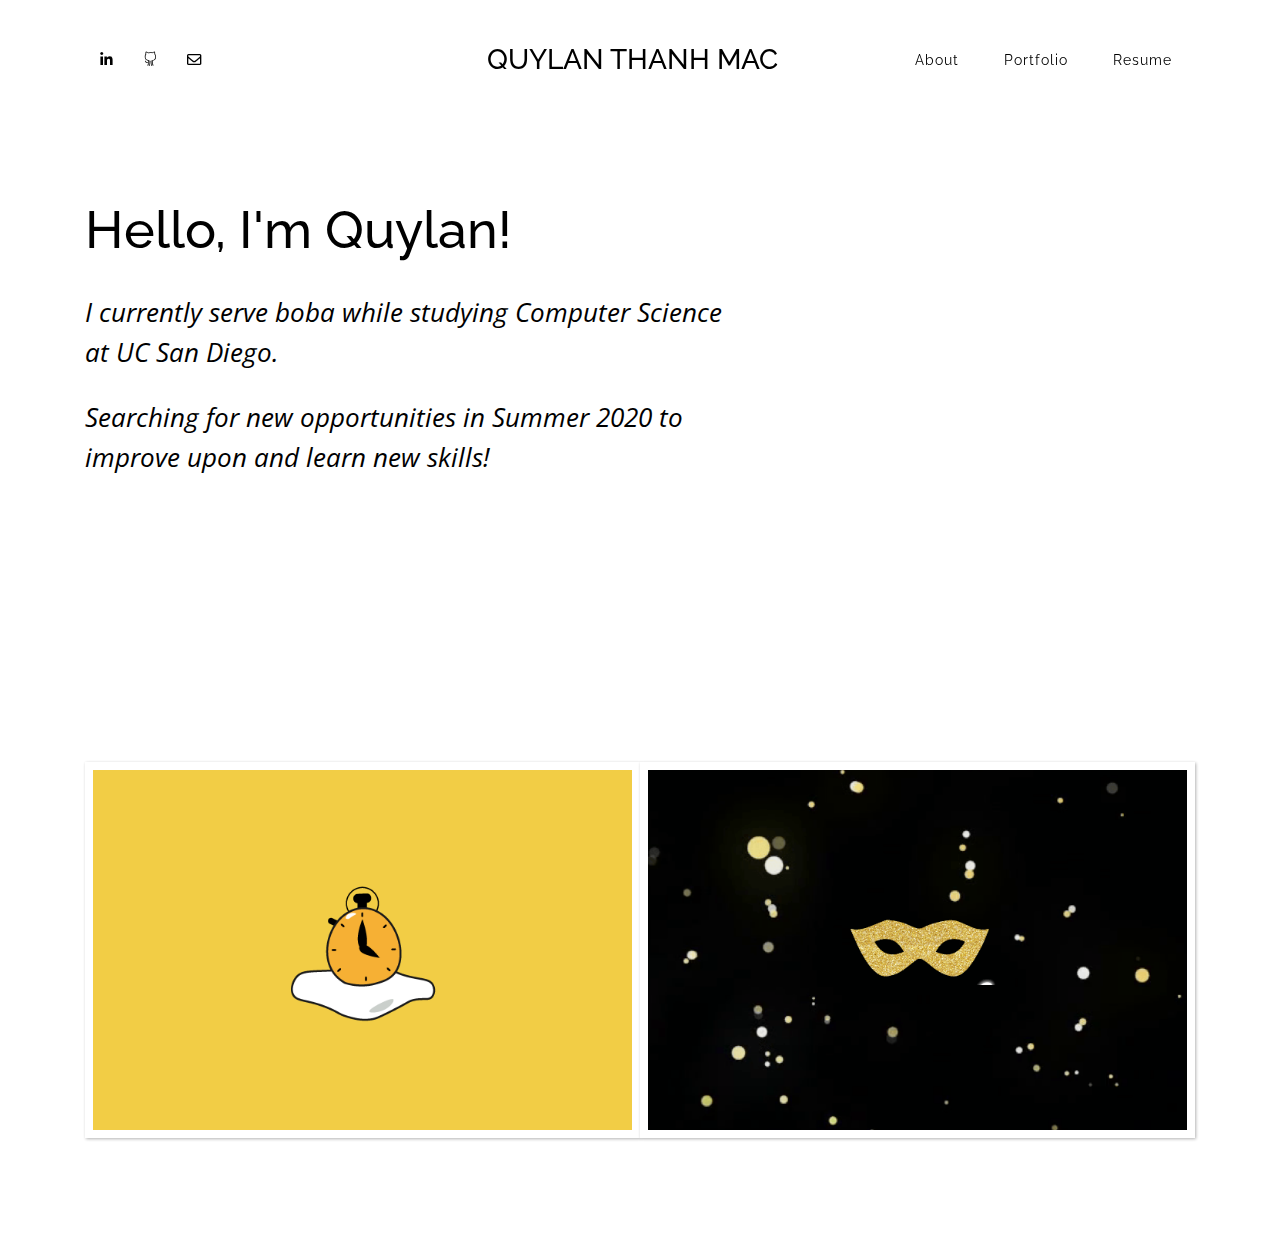
==== commit 255651f7: "Updated mball page" ====
--- a/index.html
+++ b/index.html
@@ -1,748 +1,139 @@
-<!DOCTYPE html>
+﻿<!DOCTYPE html>
 <html lang="en">
 
 <head>
 
-  <meta charset="utf-8">
-  <meta name="viewport" content="width=device-width, initial-scale=1, shrink-to-fit=no">
-  <meta name="description" content="">
-  <meta name="author" content="">
+    <meta charset="utf-8">
+    <meta name="viewport" content="width=device-width, initial-scale=1, shrink-to-fit=no">
+    <meta name="description" content="">
+    <meta name="author" content="Quylan Mac">
 
-  <title>Quylan Mac</title>
+    <title>Quylan Mac</title>
 
-  <!-- Bootstrap core CSS -->
-  <link href="css/bootstrap.min.css" rel="stylesheet">
+    <!-- Bootstrap core CSS -->
+    <link href="css/bootstrap.min.css" rel="stylesheet">
 
-  <!-- Custom fonts for this template -->
-  <link href="css/all.min.css" rel="stylesheet" type="text/css">
-  <link href="vendor/fontawesome-free/css/all.min.css" rel="stylesheet" type="text/css">
+    <!-- Custom fonts for this template -->
+    <link href="css/all.min.css" rel="stylesheet" type="text/css">
+    <link href="vendor/fontawesome-free/css/all.min.css" rel="stylesheet" type="text/css">
+    <link href="https://fonts.googleapis.com/css?family=Raleway&display=swap" rel="stylesheet" type="text/css">
+    <link href="https://fonts.googleapis.com/css?family=Open+Sans&display=swap" rel="stylesheet">
 
-  <link href="https://fonts.googleapis.com/css?family=Montserrat:400,700" rel="stylesheet" type="text/css">
-  <link href='https://fonts.googleapis.com/css?family=Kaushan+Script' rel='stylesheet' type='text/css'>
-  <link href='https://fonts.googleapis.com/css?family=Droid+Serif:400,700,400italic,700italic' rel='stylesheet' type='text/css'>
-  <link href='https://fonts.googleapis.com/css?family=Roboto+Slab:400,100,300,700' rel='stylesheet' type='text/css'>
-  <link href="css/simple-line-icons.css" rel="stylesheet">
+    <link href="https://fonts.googleapis.com/css?family=Montserrat:400,700" rel="stylesheet" type="text/css">
+    <link href='https://fonts.googleapis.com/css?family=Kaushan+Script' rel='stylesheet' type='text/css'>
+    <link href='https://fonts.googleapis.com/css?family=Droid+Serif:400,700,400italic,700italic' rel='stylesheet' type='text/css'>
+    <link href='https://fonts.googleapis.com/css?family=Roboto+Slab:400,100,300,700' rel='stylesheet' type='text/css'>
+    <link href="css/simple-line-icons.css" rel="stylesheet">
 
-  <!-- Custom styles for this template -->
-  <link href="css/stylish-portfolio.min.css" rel="stylesheet">
+    <!-- Custom styles for this template -->
+    <link href="css/stylish-portfolio.min.css" rel="stylesheet">
 
-  <link href="css/agency.min.css" rel="stylesheet">
+    <link href="css/agency.min.css" rel="stylesheet">
+    <link href="css/ihover.css" rel="stylesheet">
+    <link href="css/style.css" rel="stylesheet">
 
 </head>
 
 <body id="page-top">
-
+<div id="loadAnimation">
   <!-- Navigation -->
-  <nav class="navbar navbar-expand-lg navbar-dark fixed-top" id="mainNav">
-    <div class="container">
-      <a class="navbar-brand js-scroll-trigger" href="#page-top">Quylan Thanh Mac</a>
-      <button class="navbar-toggler navbar-toggler-right" type="button" data-toggle="collapse" data-target="#navbarResponsive" aria-controls="navbarResponsive" aria-expanded="false" aria-label="Toggle navigation">
-        Menu
-        <i class="fas fa-bars"></i>
+<nav class="navbar navbar-expand-lg navbar-light fixed-top container" id="mainNav">
+  <div class=" d-flex flex-grow-1">
+      <span class="w-100 d-lg-none d-block"></span>
+      <a class="navbar-brand mx-auto d-lg-none d-inline-block text-uppercase" href="#page-top">Quylan Thanh Mac</a>
+      <div class="w-100 text-right">
+      <button class="navbar-toggler" type="button" data-toggle="collapse" data-target=".dual-collapse2">
+          <span class="navbar-toggler-icon"></span>
       </button>
-      <div class="collapse navbar-collapse" id="navbarResponsive">
-        <ul class="navbar-nav text-uppercase ml-auto">
-          <li class="nav-item">
-            <a class="nav-link js-scroll-trigger" href="#portfolio">Portfolio</a>
-          </li>
-          <li class="nav-item">
-            <a class="nav-link js-scroll-trigger" href="#about">About</a>
-          </li>
-          <li class="nav-item">
-            <a class="nav-link js-scroll-trigger" href="#team">Team</a>
-          </li>
-          <li class="nav-item">
-            <a class="nav-link js-scroll-trigger" href="#contact">Contact</a>
-          </li>
-        </ul>
       </div>
-    </div>
-  </nav>
+  </div>
+        <div class="navbar-collapse collapse w-100 order-md-0 dual-collapse2">
+                <ul class="navbar-nav abs-center-x">
+                        <li class="nav-item">
+                            <a class="navbar-brand d-none d-lg-inline-block text-uppercase" href="#page-top">
+                                Quylan Thanh Mac
+                            </a>
+                        </li>
+                    </ul>
+                <div class="order-2">
+                <ul class="navbar-nav justify-content-between flex-nowrap">
+                        <li class="nav-item">
+                            <a class="nav-link m-2 menu-item js-scrolltrigger" href="about.html">About</a>
+                        </li>
+                        <li class="nav-item">
+                            <a class="nav-link m-2 menu-item js-scrolltrigger" href="portfolio.html">Portfolio</a>
+                        </li>
+                        <li class="nav-item">
+                            <a class="nav-link m-2 menu-item js-scrolltrigger" href="resume.pdf" target="_blank">Resume</a>
+                        </li>
+                    </ul>
+                </div>
+            
+            <div class="navbar-collapse collapse dual-nav w-50 order-1" id="navbarResponsive">
+                    <ul class="nav navbar-nav ">
+                        <li class="nav-item ">
+                                <a class="nav-link" href="https://www.linkedin.com/in/quylan-mac-0a906b16a/" target="_blank">
+                                  <i class="fab fa-linkedin-in"></i>
+                                </a>
+                        </li>
+                        <li class="nav-item">
+                                <a class="nav-link" href="https://github.com/quylanmac/" target="_blank">
+                                    <i class="icon-social-github"></i>
+                                  </a>
+                        </li>
+                        <li class="nav-item ">
+                                <a class="nav-link" href="mailto:quylanmac@gmail.com" target="_blank">
+                                  <i class="far fa-envelope"></i>
+                                </a>
+                        </li>
+                    </ul>
+                </div>
+    </nav>
 
   <!-- Header -->
-  <header class="masthead">
+  <header class="test masthead">
     <div class="container">
       <div class="intro-text">
-        <div class="intro-lead-in">Welcome to my website!</div>
-        <div class="intro-heading ">I'm Quylan!</div>
-        <a class="btn btn-primary btn-xl text-uppercase js-scroll-trigger" href="#portfolio">About Me!</a>
+        <div class="intro-heading">Hello, I'm Quylan!</div>
+        <div class="intro-lead-in">I currently serve boba while studying 
+          Computer Science at UC San Diego.</div>
+        <div class="intro-lead-in">Searching for new opportunities in Summer 2020 to improve upon and learn new skills!</div>
       </div>
     </div>
   </header>
 
-  <!-- Services 
-  <section class="page-section" id="services">
-    <div class="container">
-      <div class="row">
-        <div class="col-lg-12 text-center">
-          <h2 class="section-heading text-uppercase">Services</h2>
-          <h3 class="section-subheading text-muted">Lorem ipsum dolor sit amet consectetur.</h3>
-        </div>
-      </div>
-      <div class="row text-center">
-        <div class="col-md-4">
-          <span class="fa-stack fa-4x">
-            <i class="fas fa-circle fa-stack-2x text-primary"></i>
-            <i class="fas fa-shopping-cart fa-stack-1x fa-inverse"></i>
-          </span>
-          <h4 class="service-heading">E-Commerce</h4>
-          <p class="text-muted">Lorem ipsum dolor sit amet, consectetur adipisicing elit. Minima maxime quam architecto quo inventore harum ex magni, dicta impedit.</p>
-        </div>
-        <div class="col-md-4">
-          <span class="fa-stack fa-4x">
-            <i class="fas fa-circle fa-stack-2x text-primary"></i>
-            <i class="fas fa-laptop fa-stack-1x fa-inverse"></i>
-          </span>
-          <h4 class="service-heading">Responsive Design</h4>
-          <p class="text-muted">Lorem ipsum dolor sit amet, consectetur adipisicing elit. Minima maxime quam architecto quo inventore harum ex magni, dicta impedit.</p>
-        </div>
-        <div class="col-md-4">
-          <span class="fa-stack fa-4x">
-            <i class="fas fa-circle fa-stack-2x text-primary"></i>
-            <i class="fas fa-lock fa-stack-1x fa-inverse"></i>
-          </span>
-          <h4 class="service-heading">Web Security</h4>
-          <p class="text-muted">Lorem ipsum dolor sit amet, consectetur adipisicing elit. Minima maxime quam architecto quo inventore harum ex magni, dicta impedit.</p>
-        </div>
-      </div>
-    </div>
-  </section>
--->
-<!-- Portfolio -->
-<section class="page-section" id="portfolio">
-    <div class="container">
-      <div class="content-section-heading text-center">
-        <h3 class="text-secondary mb-0">Portfolio</h3>
-        <h2 class="mb-5">Recent Projects</h2>
-      </div>
-      <div class="row no-gutters">
+  <section class="page-section" id="portfolio">
+      <div class="container">
+  <div class="row no-gutters">
         <div class="col-lg-6">
-          <a class="portfolio-item" href="#">
-            <span class="caption">
-              <span class="caption-content">
-                <h2>Eggspired</h2>
-                <p class="mb-0">A sustainable grocery list application built at SD Hacks 2019</p>
-              </span>
-            </span>
-            <img class="img-fluid" src="img/eggspired.png" alt="">
-          </a>
+                <div class="ih-item square effect6 bottom_to_top">
+                    <a href="eggspired.html">
+                        <div class="img"><img src="img/eggspired.png" alt="Eggspired"></div>
+                        <div class="info">
+                            <h3>Eggspired</h3>
+                            <p>Full Stack Development</p>
+                        </div>
+                    </a>
+                </div>
         </div>
         <div class="col-lg-6">
-          <a class="portfolio-item" href="#">
-            <span class="caption">
-              <span class="caption-content">
-                <h2>Masquerade Ball</h2>
-                <p class="mb-0">Full stack web development for Circle K's biggest event of the year</p>
-              </span>
-            </span>
-            <img class="img-fluid" src="img/mball.png" alt="">
-          </a>
+                <div class="ih-item square effect6 bottom_to_top">
+                    <a href="mball.html">
+                        <div class="img"><img src="img/mball.png" alt="Masquerade Ball"></div>
+                        <div class="info">
+                            <h3>Masquerade Ball Webmaster</h3>
+                            <p>Front End Redesign and Implementation</p>
+                        </div>
+                    </a>
+                </div>
         </div>
-        <div class="col-lg-6">
-          <a class="portfolio-item" href="#">
-            <span class="caption">
-              <span class="caption-content">
-                <h2>UCSD Calorie</h2>
-                <p class="mb-0">Strawberries are such a tasty snack, especially with a little sugar on top!</p>
-              </span>
-            </span>
-            <img class="img-fluid" src="img/portfolio-3.jpg" alt="">
-          </a>
         </div>
-        <div class="col-lg-6">
-          <a class="portfolio-item" href="#">
-            <span class="caption">
-              <span class="caption-content">
-                <h2>Workspace</h2>
-                <p class="mb-0">A yellow workspace with some scissors, pencils, and other objects.</p>
-              </span>
-            </span>
-            <img class="img-fluid" src="img/portfolio-4.jpg" alt="">
-          </a>
-        </div>
-      </div>
-    </div>
-  </section>
+    </section>
 
-  <!-- Portfolio Grid 
-  <section class="bg-light page-section" id="portfolio">
-    <div class="container">
-      <div class="row">
-        <div class="col-lg-12 text-center">
-          <h2 class="section-heading text-uppercase">Portfolio</h2>
-          <h3 class="section-subheading text-muted">Lorem ipsum dolor sit amet consectetur.</h3>
-        </div>
-      </div>
-      <div class="row">
-        <div class="col-md-4 col-sm-6 portfolio-item">
-          <a class="portfolio-link" data-toggle="modal" href="#portfolioModal1">
-            <div class="portfolio-hover">
-              <div class="portfolio-hover-content">
-                <i class="fas fa-plus fa-3x"></i>
-              </div>
-            </div>
-            <img class="img-fluid" src="img/portfolio/01-thumbnail.jpg" alt="">
-          </a>
-          <div class="portfolio-caption">
-            <h4>Threads</h4>
-            <p class="text-muted">Illustration</p>
-          </div>
-        </div>
-        <div class="col-md-4 col-sm-6 portfolio-item">
-          <a class="portfolio-link" data-toggle="modal" href="#portfolioModal2">
-            <div class="portfolio-hover">
-              <div class="portfolio-hover-content">
-                <i class="fas fa-plus fa-3x"></i>
-              </div>
-            </div>
-            <img class="img-fluid" src="img/portfolio/02-thumbnail.jpg" alt="">
-          </a>
-          <div class="portfolio-caption">
-            <h4>Explore</h4>
-            <p class="text-muted">Graphic Design</p>
-          </div>
-        </div>
-        <div class="col-md-4 col-sm-6 portfolio-item">
-          <a class="portfolio-link" data-toggle="modal" href="#portfolioModal3">
-            <div class="portfolio-hover">
-              <div class="portfolio-hover-content">
-                <i class="fas fa-plus fa-3x"></i>
-              </div>
-            </div>
-            <img class="img-fluid" src="img/portfolio/03-thumbnail.jpg" alt="">
-          </a>
-          <div class="portfolio-caption">
-            <h4>Finish</h4>
-            <p class="text-muted">Identity</p>
-          </div>
-        </div>
-        <div class="col-md-4 col-sm-6 portfolio-item">
-          <a class="portfolio-link" data-toggle="modal" href="#portfolioModal4">
-            <div class="portfolio-hover">
-              <div class="portfolio-hover-content">
-                <i class="fas fa-plus fa-3x"></i>
-              </div>
-            </div>
-            <img class="img-fluid" src="img/portfolio/04-thumbnail.jpg" alt="">
-          </a>
-          <div class="portfolio-caption">
-            <h4>Lines</h4>
-            <p class="text-muted">Branding</p>
-          </div>
-        </div>
-        <div class="col-md-4 col-sm-6 portfolio-item">
-          <a class="portfolio-link" data-toggle="modal" href="#portfolioModal5">
-            <div class="portfolio-hover">
-              <div class="portfolio-hover-content">
-                <i class="fas fa-plus fa-3x"></i>
-              </div>
-            </div>
-            <img class="img-fluid" src="img/portfolio/05-thumbnail.jpg" alt="">
-          </a>
-          <div class="portfolio-caption">
-            <h4>Southwest</h4>
-            <p class="text-muted">Website Design</p>
-          </div>
-        </div>
-        <div class="col-md-4 col-sm-6 portfolio-item">
-          <a class="portfolio-link" data-toggle="modal" href="#portfolioModal6">
-            <div class="portfolio-hover">
-              <div class="portfolio-hover-content">
-                <i class="fas fa-plus fa-3x"></i>
-              </div>
-            </div>
-            <img class="img-fluid" src="img/portfolio/06-thumbnail.jpg" alt="">
-          </a>
-          <div class="portfolio-caption">
-            <h4>Window</h4>
-            <p class="text-muted">Photography</p>
-          </div>
-        </div>
-      </div>
-    </div>
-  </section>
--->
-  <!-- About 
-  <section class="bg-light page-section" id="about">
-    <div class="container">
-      <div class="row">
-        <div class="col-lg-12 text-center">
-          <h2 class="section-heading text-uppercase">About</h2>
-          <h3 class="section-subheading text-muted">Lorem ipsum dolor sit amet consectetur.</h3>
-        </div>
-      </div>
-      <div class="row">
-        <div class="col-lg-12">
-          <ul class="timeline">
-            <li>
-              <div class="timeline-image">
-                <img class="rounded-circle img-fluid" src="img/about/1.jpg" alt="">
-              </div>
-              <div class="timeline-panel">
-                <div class="timeline-heading">
-                  <h4>2009-2011</h4>
-                  <h4 class="subheading">Our Humble Beginnings</h4>
-                </div>
-                <div class="timeline-body">
-                  <p class="text-muted">Lorem ipsum dolor sit amet, consectetur adipisicing elit. Sunt ut voluptatum eius sapiente, totam reiciendis temporibus qui quibusdam, recusandae sit vero unde, sed, incidunt et ea quo dolore laudantium consectetur!</p>
-                </div>
-              </div>
-            </li>
-            <li class="timeline-inverted">
-              <div class="timeline-image">
-                <img class="rounded-circle img-fluid" src="img/about/2.jpg" alt="">
-              </div>
-              <div class="timeline-panel">
-                <div class="timeline-heading">
-                  <h4>March 2011</h4>
-                  <h4 class="subheading">An Agency is Born</h4>
-                </div>
-                <div class="timeline-body">
-                  <p class="text-muted">Lorem ipsum dolor sit amet, consectetur adipisicing elit. Sunt ut voluptatum eius sapiente, totam reiciendis temporibus qui quibusdam, recusandae sit vero unde, sed, incidunt et ea quo dolore laudantium consectetur!</p>
-                </div>
-              </div>
-            </li>
-            <li>
-              <div class="timeline-image">
-                <img class="rounded-circle img-fluid" src="img/about/3.jpg" alt="">
-              </div>
-              <div class="timeline-panel">
-                <div class="timeline-heading">
-                  <h4>December 2012</h4>
-                  <h4 class="subheading">Transition to Full Service</h4>
-                </div>
-                <div class="timeline-body">
-                  <p class="text-muted">Lorem ipsum dolor sit amet, consectetur adipisicing elit. Sunt ut voluptatum eius sapiente, totam reiciendis temporibus qui quibusdam, recusandae sit vero unde, sed, incidunt et ea quo dolore laudantium consectetur!</p>
-                </div>
-              </div>
-            </li>
-            <li class="timeline-inverted">
-              <div class="timeline-image">
-                <img class="rounded-circle img-fluid" src="img/about/4.jpg" alt="">
-              </div>
-              <div class="timeline-panel">
-                <div class="timeline-heading">
-                  <h4>July 2014</h4>
-                  <h4 class="subheading">Phase Two Expansion</h4>
-                </div>
-                <div class="timeline-body">
-                  <p class="text-muted">Lorem ipsum dolor sit amet, consectetur adipisicing elit. Sunt ut voluptatum eius sapiente, totam reiciendis temporibus qui quibusdam, recusandae sit vero unde, sed, incidunt et ea quo dolore laudantium consectetur!</p>
-                </div>
-              </div>
-            </li>
-            <li class="timeline-inverted">
-              <div class="timeline-image">
-                <h4>Be Part
-                  <br>Of Our
-                  <br>Story!</h4>
-              </div>
-            </li>
-          </ul>
-        </div>
-      </div>
-    </div>
-  </section>
--->
-  <!-- Team 
-  <section class="bg-light page-section" id="team">
-    <div class="container">
-      <div class="row">
-        <div class="col-lg-12 text-center">
-          <h2 class="section-heading text-uppercase">Our Amazing Team</h2>
-          <h3 class="section-subheading text-muted">Lorem ipsum dolor sit amet consectetur.</h3>
-        </div>
-      </div>
-      <div class="row">
-        <div class="col-sm-4">
-          <div class="team-member">
-            <img class="mx-auto rounded-circle" src="img/team/1.jpg" alt="">
-            <h4>Kay Garland</h4>
-            <p class="text-muted">Lead Designer</p>
-            <ul class="list-inline social-buttons">
-              <li class="list-inline-item">
-                <a href="#">
-                  <i class="fab fa-twitter"></i>
-                </a>
-              </li>
-              <li class="list-inline-item">
-                <a href="#">
-                  <i class="fab fa-facebook-f"></i>
-                </a>
-              </li>
-              <li class="list-inline-item">
-                <a href="#">
-                  <i class="fab fa-linkedin-in"></i>
-                </a>
-              </li>
-            </ul>
-          </div>
-        </div>
-        <div class="col-sm-4">
-          <div class="team-member">
-            <img class="mx-auto rounded-circle" src="img/team/2.jpg" alt="">
-            <h4>Larry Parker</h4>
-            <p class="text-muted">Lead Marketer</p>
-            <ul class="list-inline social-buttons">
-              <li class="list-inline-item">
-                <a href="#">
-                  <i class="fab fa-twitter"></i>
-                </a>
-              </li>
-              <li class="list-inline-item">
-                <a href="#">
-                  <i class="fab fa-facebook-f"></i>
-                </a>
-              </li>
-              <li class="list-inline-item">
-                <a href="#">
-                  <i class="fab fa-linkedin-in"></i>
-                </a>
-              </li>
-            </ul>
-          </div>
-        </div>
-        <div class="col-sm-4">
-          <div class="team-member">
-            <img class="mx-auto rounded-circle" src="img/team/3.jpg" alt="">
-            <h4>Diana Pertersen</h4>
-            <p class="text-muted">Lead Developer</p>
-            <ul class="list-inline social-buttons">
-              <li class="list-inline-item">
-                <a href="#">
-                  <i class="fab fa-twitter"></i>
-                </a>
-              </li>
-              <li class="list-inline-item">
-                <a href="#">
-                  <i class="fab fa-facebook-f"></i>
-                </a>
-              </li>
-              <li class="list-inline-item">
-                <a href="#">
-                  <i class="fab fa-linkedin-in"></i>
-                </a>
-              </li>
-            </ul>
-          </div>
-        </div>
-      </div>
-      <div class="row">
-        <div class="col-lg-8 mx-auto text-center">
-          <p class="large text-muted">Lorem ipsum dolor sit amet, consectetur adipisicing elit. Aut eaque, laboriosam veritatis, quos non quis ad perspiciatis, totam corporis ea, alias ut unde.</p>
-        </div>
-      </div>
-    </div>
-  </section> -->
-
-  <!-- Clients 
-  <section class="py-5">
-    <div class="container">
-      <div class="row">
-        <div class="col-md-3 col-sm-6">
-          <a href="#">
-            <img class="img-fluid d-block mx-auto" src="img/logos/envato.jpg" alt="">
-          </a>
-        </div>
-        <div class="col-md-3 col-sm-6">
-          <a href="#">
-            <img class="img-fluid d-block mx-auto" src="img/logos/designmodo.jpg" alt="">
-          </a>
-        </div>
-        <div class="col-md-3 col-sm-6">
-          <a href="#">
-            <img class="img-fluid d-block mx-auto" src="img/logos/themeforest.jpg" alt="">
-          </a>
-        </div>
-        <div class="col-md-3 col-sm-6">
-          <a href="#">
-            <img class="img-fluid d-block mx-auto" src="img/logos/creative-market.jpg" alt="">
-          </a>
-        </div>
-      </div>
-    </div>
-  </section> -->
-
-  <!-- Contact 
-  <section class="page-section" id="contact">
-    <div class="container">
-      <div class="row">
-        <div class="col-lg-12 text-center">
-          <h2 class="section-heading text-uppercase">Contact Us</h2>
-          <h3 class="section-subheading text-muted">Lorem ipsum dolor sit amet consectetur.</h3>
-        </div>
-      </div>
-      <div class="row">
-        <div class="col-lg-12">
-          <form id="contactForm" name="sentMessage" novalidate="novalidate">
-            <div class="row">
-              <div class="col-md-6">
-                <div class="form-group">
-                  <input class="form-control" id="name" type="text" placeholder="Your Name *" required="required" data-validation-required-message="Please enter your name.">
-                  <p class="help-block text-danger"></p>
-                </div>
-                <div class="form-group">
-                  <input class="form-control" id="email" type="email" placeholder="Your Email *" required="required" data-validation-required-message="Please enter your email address.">
-                  <p class="help-block text-danger"></p>
-                </div>
-                <div class="form-group">
-                  <input class="form-control" id="phone" type="tel" placeholder="Your Phone *" required="required" data-validation-required-message="Please enter your phone number.">
-                  <p class="help-block text-danger"></p>
-                </div>
-              </div>
-              <div class="col-md-6">
-                <div class="form-group">
-                  <textarea class="form-control" id="message" placeholder="Your Message *" required="required" data-validation-required-message="Please enter a message."></textarea>
-                  <p class="help-block text-danger"></p>
-                </div>
-              </div>
-              <div class="clearfix"></div>
-              <div class="col-lg-12 text-center">
-                <div id="success"></div>
-                <button id="sendMessageButton" class="btn btn-primary btn-xl text-uppercase" type="submit">Send Message</button>
-              </div>
-            </div>
-          </form>
-        </div>
-      </div>
-    </div>
-  </section> -->
-
-  <!-- Footer -->
-  <footer class="footer">
-    <div class="container">
-      <div class="row align-items-center">
-        <div class="col-md-4">
-          <span class="copyright">Copyright &copy; Quylan Mac 2019</span>
-        </div>
-        <div class="col-md-4">
-          <ul class="list-inline social-buttons">
-            <li class="list-inline-item">
-              <a href="https://github.com/quylanmac/" target="_blank">
-                <i class="icon-social-github"></i>
-              </a>
-            </li>
-            <li class="list-inline-item">
-              <a href="https://www.facebook.com/quymac123" target="_blank">
-                <i class="fab fa-facebook-f"></i>
-              </a>
-            </li>
-            <li class="list-inline-item">
-              <a href="https://www.linkedin.com/in/quylan-mac-0a906b16a/" target="_blank">
-                <i class="fab fa-linkedin-in"></i>
-              </a>
-            </li>
-          </ul>
-        </div>
-      </div>
-    </div>
-  </footer>
-
-  <!-- Portfolio Modals -->
-
-  <!-- Modal 1 -->
-  <div class="portfolio-modal modal fade" id="portfolioModal1" tabindex="-1" role="dialog" aria-hidden="true">
-    <div class="modal-dialog">
-      <div class="modal-content">
-        <div class="close-modal" data-dismiss="modal">
-          <div class="lr">
-            <div class="rl"></div>
-          </div>
-        </div>
-        <div class="container">
-          <div class="row">
-            <div class="col-lg-8 mx-auto">
-              <div class="modal-body">
-                <!-- Project Details Go Here -->
-                <h2 class="text-uppercase">Project Name</h2>
-                <p class="item-intro text-muted">Lorem ipsum dolor sit amet consectetur.</p>
-                <img class="img-fluid d-block mx-auto" src="img/portfolio/01-full.jpg" alt="">
-                <p>Use this area to describe your project. Lorem ipsum dolor sit amet, consectetur adipisicing elit. Est blanditiis dolorem culpa incidunt minus dignissimos deserunt repellat aperiam quasi sunt officia expedita beatae cupiditate, maiores repudiandae, nostrum, reiciendis facere nemo!</p>
-                <ul class="list-inline">
-                  <li>Date: January 2017</li>
-                  <li>Client: Threads</li>
-                  <li>Category: Illustration</li>
-                </ul>
-                <button class="btn btn-primary" data-dismiss="modal" type="button">
-                  <i class="fas fa-times"></i>
-                  Close Project</button>
-              </div>
-            </div>
-          </div>
-        </div>
-      </div>
-    </div>
+  <a class="scroll-to-top rounded js-scroll-trigger" href="#page-top">
+        <i class="fas fa-angle-up"></i>
+      </a>
   </div>
-
-  <!-- Modal 2 -->
-  <div class="portfolio-modal modal fade" id="portfolioModal2" tabindex="-1" role="dialog" aria-hidden="true">
-    <div class="modal-dialog">
-      <div class="modal-content">
-        <div class="close-modal" data-dismiss="modal">
-          <div class="lr">
-            <div class="rl"></div>
-          </div>
-        </div>
-        <div class="container">
-          <div class="row">
-            <div class="col-lg-8 mx-auto">
-              <div class="modal-body">
-                <!-- Project Details Go Here -->
-                <h2 class="text-uppercase">Project Name</h2>
-                <p class="item-intro text-muted">Lorem ipsum dolor sit amet consectetur.</p>
-                <img class="img-fluid d-block mx-auto" src="img/portfolio/02-full.jpg" alt="">
-                <p>Use this area to describe your project. Lorem ipsum dolor sit amet, consectetur adipisicing elit. Est blanditiis dolorem culpa incidunt minus dignissimos deserunt repellat aperiam quasi sunt officia expedita beatae cupiditate, maiores repudiandae, nostrum, reiciendis facere nemo!</p>
-                <ul class="list-inline">
-                  <li>Date: January 2017</li>
-                  <li>Client: Explore</li>
-                  <li>Category: Graphic Design</li>
-                </ul>
-                <button class="btn btn-primary" data-dismiss="modal" type="button">
-                  <i class="fas fa-times"></i>
-                  Close Project</button>
-              </div>
-            </div>
-          </div>
-        </div>
-      </div>
-    </div>
-  </div>
-
-  <!-- Modal 3 -->
-  <div class="portfolio-modal modal fade" id="portfolioModal3" tabindex="-1" role="dialog" aria-hidden="true">
-    <div class="modal-dialog">
-      <div class="modal-content">
-        <div class="close-modal" data-dismiss="modal">
-          <div class="lr">
-            <div class="rl"></div>
-          </div>
-        </div>
-        <div class="container">
-          <div class="row">
-            <div class="col-lg-8 mx-auto">
-              <div class="modal-body">
-                <!-- Project Details Go Here -->
-                <h2 class="text-uppercase">Project Name</h2>
-                <p class="item-intro text-muted">Lorem ipsum dolor sit amet consectetur.</p>
-                <img class="img-fluid d-block mx-auto" src="img/portfolio/03-full.jpg" alt="">
-                <p>Use this area to describe your project. Lorem ipsum dolor sit amet, consectetur adipisicing elit. Est blanditiis dolorem culpa incidunt minus dignissimos deserunt repellat aperiam quasi sunt officia expedita beatae cupiditate, maiores repudiandae, nostrum, reiciendis facere nemo!</p>
-                <ul class="list-inline">
-                  <li>Date: January 2017</li>
-                  <li>Client: Finish</li>
-                  <li>Category: Identity</li>
-                </ul>
-                <button class="btn btn-primary" data-dismiss="modal" type="button">
-                  <i class="fas fa-times"></i>
-                  Close Project</button>
-              </div>
-            </div>
-          </div>
-        </div>
-      </div>
-    </div>
-  </div>
-
-  <!-- Modal 4 -->
-  <div class="portfolio-modal modal fade" id="portfolioModal4" tabindex="-1" role="dialog" aria-hidden="true">
-    <div class="modal-dialog">
-      <div class="modal-content">
-        <div class="close-modal" data-dismiss="modal">
-          <div class="lr">
-            <div class="rl"></div>
-          </div>
-        </div>
-        <div class="container">
-          <div class="row">
-            <div class="col-lg-8 mx-auto">
-              <div class="modal-body">
-                <!-- Project Details Go Here -->
-                <h2 class="text-uppercase">Project Name</h2>
-                <p class="item-intro text-muted">Lorem ipsum dolor sit amet consectetur.</p>
-                <img class="img-fluid d-block mx-auto" src="img/portfolio/04-full.jpg" alt="">
-                <p>Use this area to describe your project. Lorem ipsum dolor sit amet, consectetur adipisicing elit. Est blanditiis dolorem culpa incidunt minus dignissimos deserunt repellat aperiam quasi sunt officia expedita beatae cupiditate, maiores repudiandae, nostrum, reiciendis facere nemo!</p>
-                <ul class="list-inline">
-                  <li>Date: January 2017</li>
-                  <li>Client: Lines</li>
-                  <li>Category: Branding</li>
-                </ul>
-                <button class="btn btn-primary" data-dismiss="modal" type="button">
-                  <i class="fas fa-times"></i>
-                  Close Project</button>
-              </div>
-            </div>
-          </div>
-        </div>
-      </div>
-    </div>
-  </div>
-
-  <!-- Modal 5 -->
-  <div class="portfolio-modal modal fade" id="portfolioModal5" tabindex="-1" role="dialog" aria-hidden="true">
-    <div class="modal-dialog">
-      <div class="modal-content">
-        <div class="close-modal" data-dismiss="modal">
-          <div class="lr">
-            <div class="rl"></div>
-          </div>
-        </div>
-        <div class="container">
-          <div class="row">
-            <div class="col-lg-8 mx-auto">
-              <div class="modal-body">
-                <!-- Project Details Go Here -->
-                <h2 class="text-uppercase">Project Name</h2>
-                <p class="item-intro text-muted">Lorem ipsum dolor sit amet consectetur.</p>
-                <img class="img-fluid d-block mx-auto" src="img/portfolio/05-full.jpg" alt="">
-                <p>Use this area to describe your project. Lorem ipsum dolor sit amet, consectetur adipisicing elit. Est blanditiis dolorem culpa incidunt minus dignissimos deserunt repellat aperiam quasi sunt officia expedita beatae cupiditate, maiores repudiandae, nostrum, reiciendis facere nemo!</p>
-                <ul class="list-inline">
-                  <li>Date: January 2017</li>
-                  <li>Client: Southwest</li>
-                  <li>Category: Website Design</li>
-                </ul>
-                <button class="btn btn-primary" data-dismiss="modal" type="button">
-                  <i class="fas fa-times"></i>
-                  Close Project</button>
-              </div>
-            </div>
-          </div>
-        </div>
-      </div>
-    </div>
-  </div>
-
-  <!-- Modal 6 -->
-  <div class="portfolio-modal modal fade" id="portfolioModal6" tabindex="-1" role="dialog" aria-hidden="true">
-    <div class="modal-dialog">
-      <div class="modal-content">
-        <div class="close-modal" data-dismiss="modal">
-          <div class="lr">
-            <div class="rl"></div>
-          </div>
-        </div>
-        <div class="container">
-          <div class="row">
-            <div class="col-lg-8 mx-auto">
-              <div class="modal-body">
-                <!-- Project Details Go Here -->
-                <h2 class="text-uppercase">Project Name</h2>
-                <p class="item-intro text-muted">Lorem ipsum dolor sit amet consectetur.</p>
-                <img class="img-fluid d-block mx-auto" src="img/portfolio/06-full.jpg" alt="">
-                <p>Use this area to describe your project. Lorem ipsum dolor sit amet, consectetur adipisicing elit. Est blanditiis dolorem culpa incidunt minus dignissimos deserunt repellat aperiam quasi sunt officia expedita beatae cupiditate, maiores repudiandae, nostrum, reiciendis facere nemo!</p>
-                <ul class="list-inline">
-                  <li>Date: January 2017</li>
-                  <li>Client: Window</li>
-                  <li>Category: Photography</li>
-                </ul>
-                <button class="btn btn-primary" data-dismiss="modal" type="button">
-                  <i class="fas fa-times"></i>
-                  Close Project</button>
-              </div>
-            </div>
-          </div>
-        </div>
-      </div>
-    </div>
-  </div>
-
   <!-- Bootstrap core JavaScript -->
   <script src="js/jquery.min.js"></script>
   <script src="js/bootstrap.bundle.min.js"></script>
--- a/css/stylish-portfolio.min.css
+++ b/css/stylish-portfolio.min.css
@@ -2,4 +2,38 @@
  * Start Bootstrap - Stylish Portfolio v5.0.7 (https://startbootstrap.com/template-overviews/stylish-portfolio)
  * Copyright 2013-2019 Start Bootstrap
  * Licensed under MIT (https://github.com/BlackrockDigital/startbootstrap-stylish-portfolio/blob/master/LICENSE)
- */body,html{width:100%;height:100%}body{font-family:'Source Sans Pro'}.btn-xl{padding:1.25rem 2.5rem}.content-section{padding-top:7.5rem;padding-bottom:7.5rem}.content-section-heading h2{font-size:3rem}.content-section-heading h3{font-size:1rem;text-transform:uppercase}h1,h2,h3,h4,h5,h6{font-weight:700}.text-faded{color:rgba(255,255,255,.7)}.map{height:30rem}@media (max-width:992px){.map{height:75%}}.map iframe{pointer-events:none}.scroll-to-top{position:fixed;right:15px;bottom:15px;display:none;width:50px;height:50px;text-align:center;color:#fff;background:rgba(52,58,64,.5);line-height:45px}.scroll-to-top:focus,.scroll-to-top:hover{color:#fff}.scroll-to-top:hover{background:#343a40}.scroll-to-top i{font-weight:800}.masthead h1{font-size:4rem;margin:0;padding:0}@media (min-width:992px).masthead h1{font-size:5.5rem}}#sidebar-wrapper{position:fixed;z-index:2;right:0;width:250px;height:100%;transition:all .4s ease 0s;transform:translateX(250px);background:#1d809f;border-left:1px solid rgba(255,255,255,.1)}.sidebar-nav{position:absolute;top:0;width:250px;margin:0;padding:0;list-style:none}.sidebar-nav li.sidebar-nav-item a{display:block;text-decoration:none;color:#fff;padding:15px}.sidebar-nav li a:hover{text-decoration:none;color:#fff;background:rgba(255,255,255,.2)}.sidebar-nav li a:active,.sidebar-nav li a:focus{text-decoration:none}.sidebar-nav>.sidebar-brand{font-size:1.2rem;background:rgba(52,58,64,.1);height:80px;line-height:50px;padding-top:15px;padding-bottom:15px;padding-left:15px}.sidebar-nav>.sidebar-brand a{color:#fff}.sidebar-nav>.sidebar-brand a:hover{color:#fff;background:0 0}#sidebar-wrapper.active{right:250px;width:250px;transition:all .4s ease 0s}.menu-toggle{position:fixed;right:15px;top:15px;width:50px;height:50px;text-align:center;color:#fff;background:rgba(52,58,64,.5);line-height:50px;z-index:999}.menu-toggle:focus,.menu-toggle:hover{color:#fff}.menu-toggle:hover{background:#343a40}.service-icon{background-color:#fff;color:#1d809f;height:7rem;width:7rem;display:block;line-height:7.5rem;font-size:2.25rem;box-shadow:0 3px 3px 0 rgba(0,0,0,.1)}.callout{padding:15rem 0;background:linear-gradient(90deg,rgba(255,255,255,.1) 0,rgba(255,255,255,.1) 100%),url(../img/bg-callout.jpg);background-position:center center;background-repeat:no-repeat;background-size:cover}.callout h2{font-size:3.5rem;font-weight:700;display:block;max-width:30rem}.portfolio-item{display:block;position:relative;overflow:hidden;max-width:530px;margin:auto auto 1rem}.portfolio-item .caption{display:flex;height:100%;width:100%;background-color:rgba(33,37,41,.2);position:absolute;top:0;bottom:0;z-index:1}.portfolio-item .caption .caption-content{color:#fff;margin:auto 2rem 2rem}.portfolio-item .caption .caption-content h2{font-size:.8rem;text-transform:uppercase}.portfolio-item .caption .caption-content p{font-weight:300;font-size:1.2rem}@media (min-width:992px){.portfolio-item{max-width:none;margin:0}.portfolio-item .caption{-webkit-transition:-webkit-clip-path .25s ease-out,background-color .7s;-webkit-clip-path:inset(0);clip-path:inset(0)}.portfolio-item .caption .caption-content{transition:opacity .25s;margin-left:5rem;margin-right:5rem;margin-bottom:5rem}.portfolio-item img{-webkit-transition:-webkit-clip-path .25s ease-out;-webkit-clip-path:inset(-1px);clip-path:inset(-1px)}.portfolio-item:hover img{-webkit-clip-path:inset(2rem);clip-path:inset(2rem)}.portfolio-item:hover .caption{background-color:rgba(29,128,159,.9);-webkit-clip-path:inset(2rem);clip-path:inset(2rem)}}footer.footer{padding-top:5rem;padding-bottom:5rem}footer.footer .social-link{display:block;height:4rem;width:4rem;line-height:4.3rem;font-size:1.5rem;background-color:#1d809f;transition:background-color .15s ease-in-out;box-shadow:0 3px 3px 0 rgba(0,0,0,.1)}footer.footer .social-link:hover{background-color:#155d74;text-decoration:none}a{color:#1d809f}a:active,a:focus,a:hover{color:#155d74}.btn-primary{background-color:#1d809f!important;border-color:#1d809f!important;color:#fff!important}.btn-primary:active,.btn-primary:focus,.btn-primary:hover{background-color:#155d74!important;border-color:#155d74!important}.btn-secondary{background-color:#ecb807!important;border-color:#ecb807!important;color:#fff!important}.btn-secondary:active,.btn-secondary:focus,.btn-secondary:hover{background-color:#ba9106!important;border-color:#ba9106!important}.btn-dark{color:#fff!important}.btn{box-shadow:0 3px 3px 0 rgba(0,0,0,.1);font-weight:700}.bg-primary{background-color:#1d809f!important}.text-primary{color:#1d809f!important}.text-secondary{color:#ecb807!important}+ */body,html{
+     width:100%;height:100%}
+     body{font-family:'Source Sans Pro'}
+     .btn-xl{padding:1.25rem 2.5rem}
+     .content-section{padding-top:7.5rem;padding-bottom:7.5rem}
+     .content-section-heading h2{font-size:3rem}
+     .content-section-heading h3{font-size:1rem;text-transform:uppercase}
+     h1,h2,h3,h4,h5,h6{font-weight:700}
+     .text-faded{color:rgba(255,255,255,.7)}
+     .map{height:30rem}
+     @media (max-width:992px){
+         .map{height:75%}}
+         .map iframe{pointer-events:none}
+         .scroll-to-top{position:fixed;right:1%;bottom:1%;display:none;width:50px;height:50px;text-align:center;color:#fff;background:rgba(52,58,64,.5);line-height:45px}
+         .scroll-to-top:focus,.scroll-to-top:hover{color:#fff}
+         .scroll-to-top:hover{background:palevioletred}
+         .scroll-to-top i{font-weight:800}
+         .masthead h1{font-size:4rem;margin:0;padding:0}
+         @media (min-width:992px).masthead h1{font-size:5.5rem}}
+         #sidebar-wrapper{position:fixed;z-index:2;right:0;width:250px;height:100%;transition:all .4s ease 0s;transform:translateX(250px);background:#1d809f;border-left:1px solid rgba(255,255,255,.1)}
+         .sidebar-nav{position:absolute;top:0;width:250px;margin:0;padding:0;list-style:none}
+         .sidebar-nav li.sidebar-nav-item a{display:block;text-decoration:none;color:#fff;padding:15px}
+         .sidebar-nav li a:hover{text-decoration:none;color:#fff;background:rgba(255,255,255,.2)}
+         .sidebar-nav li a:active,.sidebar-nav li a:focus{text-decoration:none}
+         .sidebar-nav>.sidebar-brand{font-size:1.2rem;background:rgba(52,58,64,.1);height:80px;line-height:50px;padding-top:15px;padding-bottom:15px;padding-left:15px}
+         .sidebar-nav>.sidebar-brand a{color:#fff}
+         .sidebar-nav>.sidebar-brand a:hover{color:#fff;background:0 0}
+         #sidebar-wrapper.active{right:250px;width:250px;transition:all .4s ease 0s}
+         .menu-toggle{position:fixed;right:15px;top:15px;width:50px;height:50px;text-align:center;color:#fff;background:rgba(52,58,64,.5);line-height:50px;z-index:999}
+         .menu-toggle:focus,.menu-toggle:hover{color:#fff}
+         .menu-toggle:hover{background:#343a40}
+         .service-icon{background-color:#fff;color:#1d809f;height:7rem;width:7rem;display:block;line-height:7.5rem;font-size:2.25rem;box-shadow:0 3px 3px 0 rgba(0,0,0,.1)}
+         .callout{padding:15rem 0;background:linear-gradient(90deg,rgba(255,255,255,.1) 0,rgba(255,255,255,.1) 100%),url(../img/bg-callout.jpg);background-position:center center;background-repeat:no-repeat;background-size:cover}.callout h2{font-size:3.5rem;font-weight:700;display:block;max-width:30rem}.portfolio-item{display:block;position:relative;overflow:hidden;max-width:530px;margin:auto auto 1rem}.portfolio-item .caption{display:flex;height:100%;width:100%;background-color:rgba(33,37,41,.2);position:absolute;top:0;bottom:0;z-index:1}.portfolio-item .caption .caption-content{color:#fff;margin:auto 2rem 2rem}.portfolio-item .caption .caption-content h2{font-size:.8rem;text-transform:uppercase}.portfolio-item .caption .caption-content p{font-weight:300;font-size:1.2rem}@media (min-width:992px){.portfolio-item{max-width:none;margin:0}.portfolio-item .caption{-webkit-transition:-webkit-clip-path .25s ease-out,background-color .7s;-webkit-clip-path:inset(0);clip-path:inset(0)}.portfolio-item .caption .caption-content{transition:opacity .25s;margin-left:5rem;margin-right:5rem;margin-bottom:5rem}.portfolio-item img{-webkit-transition:-webkit-clip-path .25s ease-out;-webkit-clip-path:inset(-1px);clip-path:inset(-1px)}.portfolio-item:hover img{-webkit-clip-path:inset(2rem);clip-path:inset(2rem)}.portfolio-item:hover .caption{background-color:rgba(29,128,159,.9);-webkit-clip-path:inset(2rem);clip-path:inset(2rem)}}footer.footer{padding-top:5rem;padding-bottom:5rem}footer.footer .social-link{display:block;height:4rem;width:4rem;line-height:4.3rem;font-size:1.5rem;background-color:#1d809f;transition:background-color .15s ease-in-out;box-shadow:0 3px 3px 0 rgba(0,0,0,.1)}footer.footer .social-link:hover{background-color:#155d74;text-decoration:none}a{color:#1d809f}a:active,a:focus,a:hover{color:#155d74}.btn-primary{background-color:#1d809f!important;border-color:#1d809f!important;color:#fff!important}.btn-primary:active,.btn-primary:focus,.btn-primary:hover{background-color:#155d74!important;border-color:#155d74!important}.btn-secondary{background-color:#ecb807!important;border-color:#ecb807!important;color:#fff!important}.btn-secondary:active,.btn-secondary:focus,.btn-secondary:hover{background-color:#ba9106!important;border-color:#ba9106!important}.btn-dark{color:#fff!important}.btn{box-shadow:0 3px 3px 0 rgba(0,0,0,.1);font-weight:700}.bg-primary{background-color:#1d809f!important}
+     .text-primary{color:#1d809f!important}
+     .text-secondary{color:#ecb807!important}--- a/css/agency.min.css
+++ b/css/agency.min.css
@@ -2,4 +2,178 @@
  * Start Bootstrap - Agency v5.2.2 (https://startbootstrap.com/template-overviews/agency)
  * Copyright 2013-2019 Start Bootstrap
  * Licensed under MIT (https://github.com/BlackrockDigital/startbootstrap-agency/blob/master/LICENSE)
- */body{overflow-x:hidden;font-family:'Roboto Slab',-apple-system,BlinkMacSystemFont,'Segoe UI',Roboto,'Helvetica Neue',Arial,sans-serif,'Apple Color Emoji','Segoe UI Emoji','Segoe UI Symbol','Noto Color Emoji'}p{line-height:1.75}a{color:#fed136}a:hover{color:#fec503}.text-primary{color:#fed136!important}h1,h2,h3,h4,h5,h6{font-weight:700;font-family:Montserrat,-apple-system,BlinkMacSystemFont,'Segoe UI',Roboto,'Helvetica Neue',Arial,sans-serif,'Apple Color Emoji','Segoe UI Emoji','Segoe UI Symbol','Noto Color Emoji'}.page-section{padding:100px 0}.page-section h2.section-heading{font-size:40px;margin-top:0;margin-bottom:15px}.page-section h3.section-subheading{font-size:16px;font-weight:400;font-style:italic;margin-bottom:75px;text-transform:none;font-family:'Droid Serif',-apple-system,BlinkMacSystemFont,'Segoe UI',Roboto,'Helvetica Neue',Arial,sans-serif,'Apple Color Emoji','Segoe UI Emoji','Segoe UI Symbol','Noto Color Emoji'}@media (min-width:768px){section{padding:150px 0}}::-moz-selection{background:#fed136;text-shadow:none}::selection{background:#fed136;text-shadow:none}img::-moz-selection{background:0 0}img::selection{background:0 0}img::-moz-selection{background:0 0}.btn{font-family:Montserrat,-apple-system,BlinkMacSystemFont,'Segoe UI',Roboto,'Helvetica Neue',Arial,sans-serif,'Apple Color Emoji','Segoe UI Emoji','Segoe UI Symbol','Noto Color Emoji';font-weight:700}.btn-xl{font-size:18px;padding:20px 40px}.btn-primary{background-color:#fed136;border-color:#fed136}.btn-primary:active,.btn-primary:focus,.btn-primary:hover{background-color:#fec810!important;border-color:#fec810!important;color:#fff}.btn-primary:active,.btn-primary:focus{box-shadow:0 0 0 .2rem rgba(254,209,55,.5)!important}#mainNav{background-color:#212529}#mainNav .navbar-toggler{font-size:12px;right:0;padding:13px;text-transform:uppercase;color:#fff;border:0;background-color:#fed136;font-family:Montserrat,-apple-system,BlinkMacSystemFont,'Segoe UI',Roboto,'Helvetica Neue',Arial,sans-serif,'Apple Color Emoji','Segoe UI Emoji','Segoe UI Symbol','Noto Color Emoji'}#mainNav .navbar-brand{color:white;font-family:Montserrat,-apple-system,BlinkMacSystemFont,'Segoe UI',Roboto,'Helvetica Neue',Arial,sans-serif,'Apple Color Emoji','Segoe UI Emoji','Segoe UI Symbol','Noto Color Emoji'}#mainNav .navbar-brand.active,#mainNav .navbar-brand:active,#mainNav .navbar-brand:focus,#mainNav .navbar-brand:hover{color:#fec503}#mainNav .navbar-nav .nav-item .nav-link{font-size:90%;font-weight:400;padding:.75em 0;letter-spacing:1px;color:#fff;font-family:Montserrat,-apple-system,BlinkMacSystemFont,'Segoe UI',Roboto,'Helvetica Neue',Arial,sans-serif,'Apple Color Emoji','Segoe UI Emoji','Segoe UI Symbol','Noto Color Emoji'}#mainNav .navbar-nav .nav-item .nav-link.active,#mainNav .navbar-nav .nav-item .nav-link:hover{color:#fed136}@media (min-width:992px){#mainNav{padding-top:25px;padding-bottom:25px;transition:padding-top .3s,padding-bottom .3s;border:none;background-color:transparent}#mainNav .navbar-brand{font-size:1.75em;transition:all .3s}#mainNav .navbar-nav .nav-item .nav-link{padding:1.1em 1em!important}#mainNav.navbar-shrink{padding-top:0;padding-bottom:0;background-color:darkslategray}#mainNav.navbar-shrink .navbar-brand{font-size:1.25em;padding:12px 0}}header.masthead{text-align:center;color:black;background-image:url(../img/header-bg.jpg);background-repeat:no-repeat;background-attachment:scroll;background-position:center center;background-size:cover}header.masthead .intro-text{padding-top:150px;padding-bottom:100px}header.masthead .intro-text .intro-lead-in{font-size:22px;font-style:italic;line-height:22px;margin-bottom:25px;font-family:'Droid Serif',-apple-system,BlinkMacSystemFont,'Segoe UI',Roboto,'Helvetica Neue',Arial,sans-serif,'Apple Color Emoji','Segoe UI Emoji','Segoe UI Symbol','Noto Color Emoji'}header.masthead .intro-text .intro-heading{font-size:50px;font-weight:700;line-height:50px;margin-bottom:25px;font-family:Montserrat,-apple-system,BlinkMacSystemFont,'Segoe UI',Roboto,'Helvetica Neue',Arial,sans-serif,'Apple Color Emoji','Segoe UI Emoji','Segoe UI Symbol','Noto Color Emoji'}@media (min-width:768px){header.masthead .intro-text{padding-top:340px;padding-bottom:200px}header.masthead .intro-text .intro-lead-in{font-size:40px;font-style:italic;line-height:40px;margin-bottom:25px;font-family:'Droid Serif',-apple-system,BlinkMacSystemFont,'Segoe UI',Roboto,'Helvetica Neue',Arial,sans-serif,'Apple Color Emoji','Segoe UI Emoji','Segoe UI Symbol','Noto Color Emoji'}header.masthead .intro-text .intro-heading{font-size:75px;font-weight:700;line-height:75px;margin-bottom:50px;font-family:Montserrat,-apple-system,BlinkMacSystemFont,'Segoe UI',Roboto,'Helvetica Neue',Arial,sans-serif,'Apple Color Emoji','Segoe UI Emoji','Segoe UI Symbol','Noto Color Emoji'}}.service-heading{margin:15px 0;text-transform:none}#portfolio .portfolio-item .portfolio-link{position:relative;display:block;max-width:400px;margin:0 auto;cursor:pointer}#portfolio .portfolio-item .portfolio-link .portfolio-hover{position:absolute;width:100%;height:100%;transition:all ease .5s;opacity:0;background:rgba(254,209,54,.9)}#portfolio .portfolio-item .portfolio-link .portfolio-hover:hover{opacity:1}#portfolio .portfolio-item .portfolio-link .portfolio-hover .portfolio-hover-content{font-size:20px;position:absolute;top:50%;width:100%;height:20px;margin-top:-12px;text-align:center;color:#fff}#portfolio .portfolio-item .portfolio-link .portfolio-hover .portfolio-hover-content i{margin-top:-12px}#portfolio .portfolio-item .portfolio-link .portfolio-hover .portfolio-hover-content h3,#portfolio .portfolio-item .portfolio-link .portfolio-hover .portfolio-hover-content h4{margin:0}#portfolio .portfolio-item .portfolio-caption{max-width:400px;margin:0 auto;padding:25px;text-align:center;background-color:#fff}#portfolio .portfolio-item .portfolio-caption h4{margin:0;text-transform:none}#portfolio .portfolio-item .portfolio-caption p{font-size:16px;font-style:italic;margin:0;font-family:'Droid Serif',-apple-system,BlinkMacSystemFont,'Segoe UI',Roboto,'Helvetica Neue',Arial,sans-serif,'Apple Color Emoji','Segoe UI Emoji','Segoe UI Symbol','Noto Color Emoji'}#portfolio *{z-index:2}@media (min-width:767px){.portfolio-modal .modal-dialog{margin:1rem;max-width:100vw}.portfolio-modal .modal-content{padding:100px 0;text-align:center}.portfolio-modal .modal-content h2{font-size:3em;margin-bottom:15px}.portfolio-modal .modal-content p{margin-bottom:30px}.portfolio-modal .modal-content p.item-intro{font-size:16px;font-style:italic;margin:20px 0 30px;font-family:'Droid Serif',-apple-system,BlinkMacSystemFont,'Segoe UI',Roboto,'Helvetica Neue',Arial,sans-serif,'Apple Color Emoji','Segoe UI Emoji','Segoe UI Symbol','Noto Color Emoji'}.portfolio-modal .modal-content ul.list-inline{margin-top:0;margin-bottom:30px}.portfolio-modal .modal-content img{margin-bottom:30px}.portfolio-modal .modal-content button{cursor:pointer}.portfolio-modal .close-modal{position:absolute;top:25px;right:25px;width:75px;height:75px;cursor:pointer;background-color:transparent}.portfolio-modal .close-modal:hover{opacity:.3}.portfolio-modal .close-modal .lr{z-index:1051;width:1px;height:75px;margin-left:35px;transform:rotate(45deg);background-color:#212529}.portfolio-modal .close-modal .lr .rl{z-index:1052;width:1px;height:75px;transform:rotate(90deg);background-color:#212529}.timeline{position:relative;padding:0;list-style:none}.timeline:before{position:absolute;top:0;bottom:0;left:40px;width:2px;margin-left:-1.5px;content:'';background-color:#e9ecef}.timeline>li{position:relative;min-height:50px;margin-bottom:50px}.timeline>li:after,.timeline>li:before{display:table;content:' '}.timeline>li:after{clear:both}.timeline>li .timeline-panel{position:relative;float:right;width:100%;padding:0 20px 0 100px;text-align:left}.timeline>li .timeline-panel:before{right:auto;left:-15px;border-right-width:15px;border-left-width:0}.timeline>li .timeline-panel:after{right:auto;left:-14px;border-right-width:14px;border-left-width:0}.timeline>li .timeline-image{position:absolute;z-index:100;left:0;width:80px;height:80px;margin-left:0;text-align:center;color:#fff;border:7px solid #e9ecef;border-radius:100%;background-color:#fed136}.timeline>li .timeline-image h4{font-size:10px;line-height:14px;margin-top:12px}.timeline>li.timeline-inverted>.timeline-panel{float:right;padding:0 20px 0 100px;text-align:left}.timeline>li.timeline-inverted>.timeline-panel:before{right:auto;left:-15px;border-right-width:15px;border-left-width:0}.timeline>li.timeline-inverted>.timeline-panel:after{right:auto;left:-14px;border-right-width:14px;border-left-width:0}.timeline>li:last-child{margin-bottom:0}.timeline .timeline-heading h4{margin-top:0;color:inherit}.timeline .timeline-heading h4.subheading{text-transform:none}.timeline .timeline-body>p,.timeline .timeline-body>ul{margin-bottom:0}@media (min-width:768px){.timeline:before{left:50%}.timeline>li{min-height:100px;margin-bottom:100px}.timeline>li .timeline-panel{float:left;width:41%;padding:0 20px 20px 30px;text-align:right}.timeline>li .timeline-image{left:50%;width:100px;height:100px;margin-left:-50px}.timeline>li .timeline-image h4{font-size:13px;line-height:18px;margin-top:16px}.timeline>li.timeline-inverted>.timeline-panel{float:right;padding:0 30px 20px 20px;text-align:left}}@media (min-width:992px){.timeline>li{min-height:150px}.timeline>li .timeline-panel{padding:0 20px 20px}.timeline>li .timeline-image{width:150px;height:150px;margin-left:-75px}.timeline>li .timeline-image h4{font-size:18px;line-height:26px;margin-top:30px}.timeline>li.timeline-inverted>.timeline-panel{padding:0 20px 20px}}@media (min-width:1200px){.timeline>li{min-height:170px}.timeline>li .timeline-panel{padding:0 20px 20px 100px}.timeline>li .timeline-image{width:170px;height:170px;margin-left:-85px}.timeline>li .timeline-image h4{margin-top:40px}.timeline>li.timeline-inverted>.timeline-panel{padding:0 100px 20px 20px}}.team-member{margin-bottom:50px;text-align:center}.team-member img{width:225px;height:225px;border:7px solid rgba(0,0,0,.1)}.team-member h4{margin-top:25px;margin-bottom:0;text-transform:none}.team-member p{margin-top:0}section#contact{background-color:#212529;background-image:url(../img/map-image.png);background-repeat:no-repeat;background-position:center}section#contact .section-heading{color:#fff}section#contact .form-group{margin-bottom:25px}section#contact .form-group input,section#contact .form-group textarea{padding:20px}section#contact .form-group input.form-control{height:auto}section#contact .form-group textarea.form-control{height:248px}section#contact .form-control:focus{border-color:#fed136;box-shadow:none}section#contact ::-webkit-input-placeholder{font-weight:700;color:#ced4da;font-family:Montserrat,-apple-system,BlinkMacSystemFont,'Segoe UI',Roboto,'Helvetica Neue',Arial,sans-serif,'Apple Color Emoji','Segoe UI Emoji','Segoe UI Symbol','Noto Color Emoji'}section#contact :-moz-placeholder{font-weight:700;color:#ced4da;font-family:Montserrat,-apple-system,BlinkMacSystemFont,'Segoe UI',Roboto,'Helvetica Neue',Arial,sans-serif,'Apple Color Emoji','Segoe UI Emoji','Segoe UI Symbol','Noto Color Emoji'}section#contact ::-moz-placeholder{font-weight:700;color:#ced4da;font-family:Montserrat,-apple-system,BlinkMacSystemFont,'Segoe UI',Roboto,'Helvetica Neue',Arial,sans-serif,'Apple Color Emoji','Segoe UI Emoji','Segoe UI Symbol','Noto Color Emoji'}section#contact :-ms-input-placeholder{font-weight:700;color:#ced4da;font-family:Montserrat,-apple-system,BlinkMacSystemFont,'Segoe UI',Roboto,'Helvetica Neue',Arial,sans-serif,'Apple Color Emoji','Segoe UI Emoji','Segoe UI Symbol','Noto Color Emoji'}.footer{padding:25px 0;text-align:center}.footer span.copyright{font-size:90%;line-height:40px;text-transform:none;font-family:Montserrat,-apple-system,BlinkMacSystemFont,'Segoe UI',Roboto,'Helvetica Neue',Arial,sans-serif,'Apple Color Emoji','Segoe UI Emoji','Segoe UI Symbol','Noto Color Emoji'}.footer ul.quicklinks{font-size:90%;line-height:40px;margin-bottom:0;text-transform:none;font-family:Montserrat,-apple-system,BlinkMacSystemFont,'Segoe UI',Roboto,'Helvetica Neue',Arial,sans-serif,'Apple Color Emoji','Segoe UI Emoji','Segoe UI Symbol','Noto Color Emoji'}ul.social-buttons{margin-bottom:0}ul.social-buttons li a{font-size:20px;line-height:50px;display:block;width:50px;height:50px;transition:all .3s;color:#fff;border-radius:100%;outline:0;background-color:#212529}ul.social-buttons li a:active,ul.social-buttons li a:focus,ul.social-buttons li a:hover{background-color:#fed136}+ */
+ .navbar-header {
+     float:left;
+     text-align:center;
+     width:100%;
+ }
+ .navbar-brand {
+     float:none;
+ }
+ .abs-center-x {
+    position: absolute;
+    left: 50%;
+    transform: translateX(-50%);
+}
+ body{
+     overflow-x:hidden;
+     font-family:Open Sans, 'Roboto Slab',-apple-system,BlinkMacSystemFont,'Segoe UI',Roboto,'Helvetica Neue',Arial,sans-serif,'Apple Color Emoji','Segoe UI Emoji','Segoe UI Symbol','Noto Color Emoji'}
+ p{line-height:1.75}
+ a{color:palevioletred}
+ a:hover{color:palevioletred}
+ .text-primary{color:palevioletred!important}
+ h1,h2,h3,h4,h5,h6{font-weight:500;font-family:Raleway,-apple-system,BlinkMacSystemFont,'Segoe UI',Roboto,'Helvetica Neue',Arial,sans-serif,'Apple Color Emoji','Segoe UI Emoji','Segoe UI Symbol','Noto Color Emoji'}
+ .page-section{padding:100px 0}
+ .page-section h2.section-heading{font-size:40px;margin-top:0;margin-bottom:15px}
+ .page-section h3.section-subheading{font-size:16px;font-weight:400;font-style:italic;margin-bottom:75px;text-transform:none;font-family:'Droid Serif',-apple-system,BlinkMacSystemFont,'Segoe UI',Roboto,'Helvetica Neue',Arial,sans-serif,'Apple Color Emoji','Segoe UI Emoji','Segoe UI Symbol','Noto Color Emoji'}
+ @media (max-width:768px) {
+     header .masthead{
+         visibility: hidden;
+     }
+ }
+ @media (min-width:768px){
+     #function {margin-top:2rem;}
+     #reflection {margin-top:2rem;}
+    }
+::-moz-selection{background:palevioletred;text-shadow:none}
+::selection{background:palevioletred;
+    text-shadow:none}
+img::-moz-selection{background:0 0}
+img::selection{background:0 0}
+img::-moz-selection{background:0 0}
+.btn{font-family:Open Sans,-apple-system,BlinkMacSystemFont,'Segoe UI',Roboto,'Helvetica Neue',Arial,sans-serif,'Apple Color Emoji','Segoe UI Emoji','Segoe UI Symbol','Noto Color Emoji';
+    font-weight:700}
+    .btn-xl{font-size:18px;padding:20px 40px}
+    .btn-primary{background-color:palevioletred;border-color:palevioletred}
+    .btn-primary:active,.btn-primary:focus,.btn-primary:hover{background-color:palevioletred!important;
+        border-color:palevioletred!important;
+        color:#fff}
+    .btn-primary:active,.btn-primary:focus{box-shadow:0 0 0 .2rem rgba(254,209,55,.5)!important}
+    #mainNav{background-color:white}
+
+        #mainNav .navbar-brand {
+            color: black;
+            font-weight: 500;
+            font-family: Raleway, Open Sans,-apple-system,BlinkMacSystemFont,'Segoe UI',Roboto,'Helvetica Neue',Arial,sans-serif,'Apple Color Emoji','Segoe UI Emoji','Segoe UI Symbol','Noto Color Emoji'
+        }
+#secondNav .navbar-brand {
+    color: black;
+    font-weight: 500;
+    font-family: Raleway,Open Sans,-apple-system,BlinkMacSystemFont,'Segoe UI',Roboto,'Helvetica Neue',Arial,sans-serif,'Apple Color Emoji','Segoe UI Emoji','Segoe UI Symbol','Noto Color Emoji'
+}
+
+    #mainNav .navbar-brand.active,#mainNav .navbar-brand:active,#mainNav .navbar-brand:focus,#mainNav .navbar-brand:hover{color:palevioletred}
+    #secondNav .navbar-brand.active,#secondNav .navbar-brand:active,#secondNav .navbar-brand:focus,#secondNav .navbar-brand:hover{color:palevioletred}
+
+    #mainNav .navbar-nav .nav-item .nav-link{font-size:90%;font-weight:400;padding:.75em 0;letter-spacing:1px;color:black;font-family:Raleway, -apple-system,BlinkMacSystemFont,'Segoe UI',Roboto,'Helvetica Neue',Arial,sans-serif,'Apple Color Emoji','Segoe UI Emoji','Segoe UI Symbol','Noto Color Emoji'}
+    #secondNav .navbar-nav .nav-item .nav-link{font-size:90%;font-weight:400;padding:.75em 0;letter-spacing:1px;color:black;font-family:Raleway,-apple-system,BlinkMacSystemFont,'Segoe UI',Roboto,'Helvetica Neue',Arial,sans-serif,'Apple Color Emoji','Segoe UI Emoji','Segoe UI Symbol','Noto Color Emoji'}
+
+    #mainNav .navbar-nav .nav-item .nav-link.active,#mainNav .navbar-nav .nav-item .nav-link:hover{color:palevioletred}
+    #secondNav .navbar-nav .nav-item .nav-link.active,#secondNav .navbar-nav .nav-item .nav-link:hover{color:palevioletred}
+
+    @media (min-width:992px){
+         #mainNav{padding-top:25px;padding-bottom:25px;transition:padding-top .3s,padding-bottom .3s;border:none;background-color:transparent}
+         #mainNav .navbar-brand{font-size:1.75em;transition:all .3s}
+         #mainNav .navbar-nav .nav-item .nav-link{padding:1.1em 1em!important}
+         #mainNav.navbar-shrink{padding-top:0;padding-bottom:0;background-color:white}
+         #mainNav.navbar-shrink .navbar-brand{font-size:1.25em;padding:12px 0}
+        }
+        header.masthead{
+            text-align:left;
+            color:black;}
+        header.masthead .intro-text{padding-top:150px;padding-bottom:100px}
+        header.masthead .intro-text .intro-lead-in{font-size:22px;font-style:italic;line-height:22px;margin-bottom:25px;font-family:Open Sans, 'Droid Serif',-apple-system,BlinkMacSystemFont,'Segoe UI',Roboto,'Helvetica Neue',Arial,sans-serif,'Apple Color Emoji','Segoe UI Emoji','Segoe UI Symbol','Noto Color Emoji'}
+        header.masthead .intro-text .intro-heading{font-size:44px;font-weight:500;line-height:50px;margin-bottom:25px;font-family:Raleway,Open Sans,-apple-system,BlinkMacSystemFont,'Segoe UI',Roboto,'Helvetica Neue',Arial,sans-serif,'Apple Color Emoji','Segoe UI Emoji','Segoe UI Symbol','Noto Color Emoji'}
+@media (min-width:768px){
+         header.masthead .intro-text{max-width:650px; padding-top:12rem;padding-bottom:10rem}
+            header.masthead .intro-text .intro-lead-in {
+                max-width: 650px;
+                font-size: 26px;
+                font-style: italic;
+                line-height: 40px;
+                margin-bottom: 25px;
+                font-family: Open Sans, 'Droid Serif',-apple-system,BlinkMacSystemFont,'Segoe UI',Roboto,'Helvetica Neue',Arial,sans-serif,'Apple Color Emoji','Segoe UI Emoji','Segoe UI Symbol','Noto Color Emoji'
+            }
+            header.masthead .intro-text .intro-heading {
+                font-size: 52px;
+                font-weight: 500;
+                line-height: 75px;
+                margin-bottom: 25px;
+                font-family: Raleway, Open Sans,-apple-system,BlinkMacSystemFont,'Segoe UI',Roboto,'Helvetica Neue',Arial,sans-serif,'Apple Color Emoji','Segoe UI Emoji','Segoe UI Symbol','Noto Color Emoji'
+            }
+        }
+        .service-heading{margin:15px 0;text-transform:none}#portfolio .portfolio-item .portfolio-link{position:relative;display:block;max-width:400px;margin:0 auto;cursor:pointer}#portfolio .portfolio-item .portfolio-link .portfolio-hover{position:absolute;width:100%;height:100%;transition:all ease .5s;opacity:0;background:rgba(254,209,54,.9)}#portfolio .portfolio-item .portfolio-link .portfolio-hover:hover{opacity:1}#portfolio .portfolio-item .portfolio-link .portfolio-hover .portfolio-hover-content{font-size:20px;position:absolute;top:50%;width:100%;height:20px;margin-top:-12px;text-align:center;color:#fff}#portfolio .portfolio-item .portfolio-link .portfolio-hover .portfolio-hover-content i{margin-top:-12px}#portfolio .portfolio-item .portfolio-link .portfolio-hover .portfolio-hover-content h3,#portfolio .portfolio-item .portfolio-link .portfolio-hover .portfolio-hover-content h4{margin:0}#portfolio .portfolio-item .portfolio-caption{max-width:400px;margin:0 auto;padding:25px;text-align:center;background-color:#fff}#portfolio .portfolio-item .portfolio-caption h4{margin:0;text-transform:none}#portfolio .portfolio-item .portfolio-caption p{font-size:16px;font-style:italic;margin:0;font-family:'Droid Serif',-apple-system,BlinkMacSystemFont,'Segoe UI',Roboto,'Helvetica Neue',Arial,sans-serif,'Apple Color Emoji','Segoe UI Emoji','Segoe UI Symbol','Noto Color Emoji'}#portfolio *{z-index:2}
+@media (min-width:767px){
+         .portfolio-modal .modal-dialog{margin:1rem;max-width:100vw}
+         .portfolio-modal .modal-content{padding:100px 0;text-align:center}
+         .portfolio-modal .modal-content h2{font-size:3em;margin-bottom:15px}
+         .portfolio-modal .modal-content p{margin-bottom:30px}
+         .portfolio-modal .modal-content p.item-intro{font-size:16px;font-style:italic;margin:20px 0 30px;font-family:'Droid Serif',-apple-system,BlinkMacSystemFont,'Segoe UI',Roboto,'Helvetica Neue',Arial,sans-serif,'Apple Color Emoji','Segoe UI Emoji','Segoe UI Symbol','Noto Color Emoji'}
+         .portfolio-modal .modal-content ul.list-inline{margin-top:0;margin-bottom:30px}.portfolio-modal .modal-content img{margin-bottom:30px}.portfolio-modal .modal-content button{cursor:pointer}
+         .portfolio-modal .close-modal{position:absolute;top:25px;right:25px;width:75px;height:75px;cursor:pointer;background-color:transparent}
+         .portfolio-modal .close-modal:hover{opacity:.3}
+         .portfolio-modal .close-modal .lr{z-index:1051;width:1px;height:75px;margin-left:35px;transform:rotate(45deg);background-color:#212529}
+         .portfolio-modal .close-modal .lr .rl{z-index:1052;width:1px;height:75px;transform:rotate(90deg);background-color:#212529}
+         .timeline{position:relative;padding:0;list-style:none}
+         .timeline:before{position:absolute;top:0;bottom:0;left:40px;width:2px;margin-left:-1.5px;content:'';background-color:#e9ecef}
+         .timeline>li{position:relative;min-height:50px;margin-bottom:50px}
+         .timeline>li:after,.timeline>li:before{display:table;content:' '}.timeline>li:after{clear:both}
+         .timeline>li .timeline-panel{position:relative;float:right;width:100%;padding:0 20px 0 100px;text-align:left}
+         .timeline>li .timeline-panel:before{right:auto;left:-15px;border-right-width:15px;border-left-width:0}
+         .timeline>li .timeline-panel:after{right:auto;left:-14px;border-right-width:14px;border-left-width:0}
+         .timeline>li .timeline-image{position:absolute;z-index:100;left:0;width:80px;height:80px;margin-left:0;text-align:center;color:#fff;border:7px solid #e9ecef;border-radius:100%;background-color:palevioletred}
+         .timeline>li .timeline-image h4{font-size:10px;line-height:14px;margin-top:12px}.timeline>li.timeline-inverted>.timeline-panel{float:right;padding:0 20px 0 100px;text-align:left}
+         .timeline>li.timeline-inverted>.timeline-panel:before{right:auto;left:-15px;border-right-width:15px;border-left-width:0}.timeline>li.timeline-inverted>.timeline-panel:after{right:auto;left:-14px;border-right-width:14px;border-left-width:0}
+         .timeline>li:last-child{margin-bottom:0}
+         .timeline .timeline-heading h4{margin-top:0;color:inherit}
+         .timeline .timeline-heading h4.subheading{text-transform:none}
+         .timeline .timeline-body>p,.timeline .timeline-body>ul{margin-bottom:0}
+     
+@media (min-width:768px){
+             .timeline:before{left:50%}.timeline>li{min-height:100px;margin-bottom:100px}.timeline>li .timeline-panel{float:left;width:41%;padding:0 20px 20px 30px;text-align:right}.timeline>li .timeline-image{left:50%;width:100px;height:100px;margin-left:-50px}.timeline>li .timeline-image h4{font-size:13px;line-height:18px;margin-top:16px}.timeline>li.timeline-inverted>.timeline-panel{float:right;padding:0 30px 20px 20px;text-align:left}
+            }
+@media (min-width:992px){
+                 .timeline>li{min-height:150px}.timeline>li .timeline-panel{padding:0 20px 20px}.timeline>li .timeline-image{width:150px;height:150px;margin-left:-75px}.timeline>li .timeline-image h4{font-size:18px;line-height:26px;margin-top:30px}.timeline>li.timeline-inverted>.timeline-panel{padding:0 20px 20px}}
+@media (min-width:1200px){
+                     .timeline>li{min-height:170px}.timeline>li .timeline-panel{padding:0 20px 20px 100px}.timeline>li .timeline-image{width:170px;height:170px;margin-left:-85px}.timeline>li .timeline-image h4{margin-top:40px}.timeline>li.timeline-inverted>.timeline-panel{padding:0 100px 20px 20px}
+                    }
+.team-member{margin-bottom:50px;text-align:center}
+.team-member img{width:225px;height:225px;border:7px solid rgba(0,0,0,.1)}
+.team-member h4{margin-top:25px;margin-bottom:0;text-transform:none}
+.team-member p{margin-top:0}
+section#contact{background-color:#212529;background-image:url(../img/map-image.png);background-repeat:no-repeat;background-position:center}
+section#contact .section-heading{color:#fff}section#contact .form-group{margin-bottom:25px}section#contact .form-group input,section#contact .form-group textarea{padding:20px}section#contact .form-group input.form-control{height:auto}section#contact .form-group textarea.form-control{height:248px}section#contact .form-control:focus{border-color:palevioletred;box-shadow:none}
+    section#contact ::-webkit-input-placeholder {
+        font-weight: 700;
+        color: #ced4da;
+        font-family: Open Sans,-apple-system,BlinkMacSystemFont,'Segoe UI',Roboto,'Helvetica Neue',Arial,sans-serif,'Apple Color Emoji','Segoe UI Emoji','Segoe UI Symbol','Noto Color Emoji'
+    }
+    section#contact :-moz-placeholder {
+        font-weight: 700;
+        color: #ced4da;
+        font-family: Open Sans,-apple-system,BlinkMacSystemFont,'Segoe UI',Roboto,'Helvetica Neue',Arial,sans-serif,'Apple Color Emoji','Segoe UI Emoji','Segoe UI Symbol','Noto Color Emoji'
+    }
+    section#contact ::-moz-placeholder {
+        font-weight: 700;
+        color: #ced4da;
+        font-family: Open Sans,-apple-system,BlinkMacSystemFont,'Segoe UI',Roboto,'Helvetica Neue',Arial,sans-serif,'Apple Color Emoji','Segoe UI Emoji','Segoe UI Symbol','Noto Color Emoji'
+    }
+    section#contact :-ms-input-placeholder {
+        font-weight: 700;
+        color: #ced4da;
+        font-family: Open Sans,-apple-system,BlinkMacSystemFont,'Segoe UI',Roboto,'Helvetica Neue',Arial,sans-serif,'Apple Color Emoji','Segoe UI Emoji','Segoe UI Symbol','Noto Color Emoji'
+    }.footer{padding:25px 0;text-align:center}
+        .footer span.copyright {
+            font-size: 90%;
+            line-height: 40px;
+            text-transform: none;
+            font-family: Open Sans,-apple-system,BlinkMacSystemFont,'Segoe UI',Roboto,'Helvetica Neue',Arial,sans-serif,'Apple Color Emoji','Segoe UI Emoji','Segoe UI Symbol','Noto Color Emoji'
+        }
+        .footer ul.quicklinks {
+            font-size: 90%;
+            line-height: 40px;
+            margin-bottom: 0;
+            text-transform: none;
+            font-family: Open Sans,-apple-system,BlinkMacSystemFont,'Segoe UI',Roboto,'Helvetica Neue',Arial,sans-serif,'Apple Color Emoji','Segoe UI Emoji','Segoe UI Symbol','Noto Color Emoji'
+        }ul.social-buttons{margin-bottom:0}ul.social-buttons li a{font-size:20px;line-height:50px;display:block;width:50px;height:50px;transition:all .3s;color:#fff;border-radius:100%;outline:0;background-color:#212529}ul.social-buttons li a:active,ul.social-buttons li a:focus,ul.social-buttons li a:hover{background-color:palevioletred}--- a/css/ihover.css
+++ b/css/ihover.css
@@ -0,0 +1,4446 @@
+.ih-item {
+  position: relative;
+  -webkit-transition: all 0.35s ease-in-out;
+  -moz-transition: all 0.35s ease-in-out;
+  transition: all 0.35s ease-in-out;
+}
+.ih-item,
+.ih-item * {
+  -webkit-box-sizing: border-box;
+  -moz-box-sizing: border-box;
+  box-sizing: border-box;
+}
+.ih-item a {
+  color: #333;
+}
+.ih-item a:hover {
+  text-decoration: none;
+}
+.ih-item img {
+  width: 100%;
+  height: 100%;
+}
+
+.ih-item.circle {
+  position: relative;
+  width: 220px;
+  height: 220px;
+  border-radius: 50%;
+}
+.ih-item.circle .img {
+  position: relative;
+  width: 220px;
+  height: 220px;
+  border-radius: 50%;
+}
+.ih-item.circle .img:before {
+  position: absolute;
+  display: block;
+  content: '';
+  width: 100%;
+  height: 100%;
+  border-radius: 50%;
+  box-shadow: inset 0 0 0 16px rgba(255, 255, 255, 0.6), 0 1px 2px rgba(0, 0, 0, 0.3);
+  -webkit-transition: all 0.35s ease-in-out;
+  -moz-transition: all 0.35s ease-in-out;
+  transition: all 0.35s ease-in-out;
+}
+.ih-item.circle .img img {
+  border-radius: 50%;
+}
+.ih-item.circle .info {
+  position: absolute;
+  top: 0;
+  bottom: 0;
+  left: 0;
+  right: 0;
+  text-align: center;
+  border-radius: 50%;
+  -webkit-backface-visibility: hidden;
+  backface-visibility: hidden;
+}
+
+.ih-item.square {
+  position: relative;
+  border: 8px solid #fff;
+  box-shadow: 1px 1px 3px rgba(0, 0, 0, 0.3);
+}
+.ih-item.square .info {
+  position: absolute;
+  top: 0;
+  bottom: 0;
+  left: 0;
+  right: 0;
+  text-align: center;
+  -webkit-backface-visibility: hidden;
+  backface-visibility: hidden;
+}
+
+.ih-item.circle.effect1 .spinner {
+  width: 230px;
+  height: 230px;
+  border: 10px solid #ecab18;
+  border-right-color: #1ad280;
+  border-bottom-color: #1ad280;
+  border-radius: 50%;
+  -webkit-transition: all 0.8s ease-in-out;
+  -moz-transition: all 0.8s ease-in-out;
+  transition: all 0.8s ease-in-out;
+}
+.ih-item.circle.effect1 .img {
+  position: absolute;
+  top: 10px;
+  bottom: 0;
+  left: 10px;
+  right: 0;
+  width: auto;
+  height: auto;
+}
+.ih-item.circle.effect1 .img:before {
+  display: none;
+}
+.ih-item.circle.effect1.colored .info {
+  background: #1a4a72;
+  background: rgba(26, 74, 114, 0.6);
+}
+.ih-item.circle.effect1 .info {
+  top: 10px;
+  bottom: 0;
+  left: 10px;
+  right: 0;
+  background: #333333;
+  background: rgba(0, 0, 0, 0.6);
+  opacity: 0;
+  -webkit-transition: all 0.8s ease-in-out;
+  -moz-transition: all 0.8s ease-in-out;
+  transition: all 0.8s ease-in-out;
+}
+.ih-item.circle.effect1 .info h3 {
+  color: #fff;
+  text-transform: uppercase;
+  position: relative;
+  letter-spacing: 2px;
+  font-size: 22px;
+  margin: 0 30px;
+  padding: 55px 0 0 0;
+  height: 110px;
+  text-shadow: 0 0 1px white, 0 1px 2px rgba(0, 0, 0, 0.3);
+}
+.ih-item.circle.effect1 .info p {
+  color: #bbb;
+  padding: 10px 5px;
+  font-style: italic;
+  margin: 0 30px;
+  font-size: 12px;
+  border-top: 1px solid rgba(255, 255, 255, 0.5);
+}
+.ih-item.circle.effect1 a:hover .spinner {
+  -webkit-transform: rotate(180deg);
+  -moz-transform: rotate(180deg);
+  -ms-transform: rotate(180deg);
+  -o-transform: rotate(180deg);
+  transform: rotate(180deg);
+}
+.ih-item.circle.effect1 a:hover .info {
+  opacity: 1;
+}
+
+.ih-item.circle.effect2 .img {
+  opacity: 1;
+  -webkit-transform: scale(1);
+  -moz-transform: scale(1);
+  -ms-transform: scale(1);
+  -o-transform: scale(1);
+  transform: scale(1);
+  -webkit-transition: all 0.35s ease-in-out;
+  -moz-transition: all 0.35s ease-in-out;
+  transition: all 0.35s ease-in-out;
+}
+.ih-item.circle.effect2.colored .info {
+  background: #1a4a72;
+  background: rgba(26, 74, 114, 0.6);
+}
+.ih-item.circle.effect2 .info {
+  background: #333333;
+  background: rgba(0, 0, 0, 0.6);
+  opacity: 0;
+  pointer-events: none;
+  -webkit-transition: all 0.35s ease-in-out;
+  -moz-transition: all 0.35s ease-in-out;
+  transition: all 0.35s ease-in-out;
+}
+.ih-item.circle.effect2 .info h3 {
+  color: #fff;
+  text-transform: uppercase;
+  position: relative;
+  letter-spacing: 2px;
+  font-size: 22px;
+  margin: 0 30px;
+  padding: 55px 0 0 0;
+  height: 110px;
+  text-shadow: 0 0 1px white, 0 1px 2px rgba(0, 0, 0, 0.3);
+}
+.ih-item.circle.effect2 .info p {
+  color: #bbb;
+  padding: 10px 5px;
+  font-style: italic;
+  margin: 0 30px;
+  font-size: 12px;
+  border-top: 1px solid rgba(255, 255, 255, 0.5);
+}
+
+.ih-item.circle.effect2.left_to_right .info {
+  -webkit-transform: translateX(-100%);
+  -moz-transform: translateX(-100%);
+  -ms-transform: translateX(-100%);
+  -o-transform: translateX(-100%);
+  transform: translateX(-100%);
+}
+.ih-item.circle.effect2.left_to_right a:hover .img {
+  -webkit-transform: rotate(-90deg);
+  -moz-transform: rotate(-90deg);
+  -ms-transform: rotate(-90deg);
+  -o-transform: rotate(-90deg);
+  transform: rotate(-90deg);
+}
+.ih-item.circle.effect2.left_to_right a:hover .info {
+  opacity: 1;
+  -webkit-transform: translateX(0);
+  -moz-transform: translateX(0);
+  -ms-transform: translateX(0);
+  -o-transform: translateX(0);
+  transform: translateX(0);
+}
+
+.ih-item.circle.effect2.right_to_left .info {
+  -webkit-transform: translateX(100%);
+  -moz-transform: translateX(100%);
+  -ms-transform: translateX(100%);
+  -o-transform: translateX(100%);
+  transform: translateX(100%);
+}
+.ih-item.circle.effect2.right_to_left a:hover .img {
+  -webkit-transform: rotate(90deg);
+  -moz-transform: rotate(90deg);
+  -ms-transform: rotate(90deg);
+  -o-transform: rotate(90deg);
+  transform: rotate(90deg);
+}
+.ih-item.circle.effect2.right_to_left a:hover .info {
+  opacity: 1;
+  -webkit-transform: translateX(0);
+  -moz-transform: translateX(0);
+  -ms-transform: translateX(0);
+  -o-transform: translateX(0);
+  transform: translateX(0);
+}
+
+.ih-item.circle.effect2.top_to_bottom .info {
+  -webkit-transform: translateY(-100%);
+  -moz-transform: translateY(-100%);
+  -ms-transform: translateY(-100%);
+  -o-transform: translateY(-100%);
+  transform: translateY(-100%);
+}
+.ih-item.circle.effect2.top_to_bottom a:hover .img {
+  -webkit-transform: rotate(-90deg);
+  -moz-transform: rotate(-90deg);
+  -ms-transform: rotate(-90deg);
+  -o-transform: rotate(-90deg);
+  transform: rotate(-90deg);
+}
+.ih-item.circle.effect2.top_to_bottom a:hover .info {
+  opacity: 1;
+  -webkit-transform: translateY(0);
+  -moz-transform: translateY(0);
+  -ms-transform: translateY(0);
+  -o-transform: translateY(0);
+  transform: translateY(0);
+}
+
+.ih-item.circle.effect2.bottom_to_top .info {
+  -webkit-transform: translateY(100%);
+  -moz-transform: translateY(100%);
+  -ms-transform: translateY(100%);
+  -o-transform: translateY(100%);
+  transform: translateY(100%);
+}
+.ih-item.circle.effect2.bottom_to_top a:hover .img {
+  -webkit-transform: rotate(90deg);
+  -moz-transform: rotate(90deg);
+  -ms-transform: rotate(90deg);
+  -o-transform: rotate(90deg);
+  transform: rotate(90deg);
+}
+.ih-item.circle.effect2.bottom_to_top a:hover .info {
+  opacity: 1;
+  -webkit-transform: translateY(0);
+  -moz-transform: translateY(0);
+  -ms-transform: translateY(0);
+  -o-transform: translateY(0);
+  transform: translateY(0);
+}
+
+.ih-item.circle.effect3 .img {
+  z-index: 11;
+  -webkit-transition: all 0.35s ease-in-out;
+  -moz-transition: all 0.35s ease-in-out;
+  transition: all 0.35s ease-in-out;
+}
+.ih-item.circle.effect3.colored .info {
+  background: #1a4a72;
+}
+.ih-item.circle.effect3 .info {
+  background: #333333;
+  opacity: 0;
+  pointer-events: none;
+  -webkit-transition: all 0.35s ease-in-out;
+  -moz-transition: all 0.35s ease-in-out;
+  transition: all 0.35s ease-in-out;
+}
+.ih-item.circle.effect3 .info h3 {
+  color: #fff;
+  text-transform: uppercase;
+  position: relative;
+  letter-spacing: 2px;
+  font-size: 22px;
+  margin: 0 30px;
+  padding: 55px 0 0 0;
+  height: 110px;
+  text-shadow: 0 0 1px white, 0 1px 2px rgba(0, 0, 0, 0.3);
+}
+.ih-item.circle.effect3 .info p {
+  color: #bbb;
+  padding: 10px 5px;
+  font-style: italic;
+  margin: 0 30px;
+  font-size: 12px;
+  border-top: 1px solid rgba(255, 255, 255, 0.5);
+}
+
+.ih-item.circle.effect3.left_to_right .img {
+  -webkit-transform: scale(1) translateX(0);
+  -moz-transform: scale(1) translateX(0);
+  -ms-transform: scale(1) translateX(0);
+  -o-transform: scale(1) translateX(0);
+  transform: scale(1) translateX(0);
+}
+.ih-item.circle.effect3.left_to_right .info {
+  -webkit-transform: translateX(-100%);
+  -moz-transform: translateX(-100%);
+  -ms-transform: translateX(-100%);
+  -o-transform: translateX(-100%);
+  transform: translateX(-100%);
+}
+.ih-item.circle.effect3.left_to_right a:hover .img {
+  -webkit-transform: scale(0.5) translateX(100%);
+  -moz-transform: scale(0.5) translateX(100%);
+  -ms-transform: scale(0.5) translateX(100%);
+  -o-transform: scale(0.5) translateX(100%);
+  transform: scale(0.5) translateX(100%);
+}
+.ih-item.circle.effect3.left_to_right a:hover .info {
+  opacity: 1;
+  -webkit-transform: translateX(0);
+  -moz-transform: translateX(0);
+  -ms-transform: translateX(0);
+  -o-transform: translateX(0);
+  transform: translateX(0);
+}
+
+.ih-item.circle.effect3.right_to_left .img {
+  -webkit-transform: scale(1) translateX(0);
+  -moz-transform: scale(1) translateX(0);
+  -ms-transform: scale(1) translateX(0);
+  -o-transform: scale(1) translateX(0);
+  transform: scale(1) translateX(0);
+}
+.ih-item.circle.effect3.right_to_left .info {
+  -webkit-transform: translateX(100%);
+  -moz-transform: translateX(100%);
+  -ms-transform: translateX(100%);
+  -o-transform: translateX(100%);
+  transform: translateX(100%);
+}
+.ih-item.circle.effect3.right_to_left a:hover .img {
+  -webkit-transform: scale(0.5) translateX(-100%);
+  -moz-transform: scale(0.5) translateX(-100%);
+  -ms-transform: scale(0.5) translateX(-100%);
+  -o-transform: scale(0.5) translateX(-100%);
+  transform: scale(0.5) translateX(-100%);
+}
+.ih-item.circle.effect3.right_to_left a:hover .info {
+  opacity: 1;
+  -webkit-transform: translateX(0);
+  -moz-transform: translateX(0);
+  -ms-transform: translateX(0);
+  -o-transform: translateX(0);
+  transform: translateX(0);
+}
+
+.ih-item.circle.effect3.top_to_bottom .img {
+  -webkit-transform: scale(1) translateY(0);
+  -moz-transform: scale(1) translateY(0);
+  -ms-transform: scale(1) translateY(0);
+  -o-transform: scale(1) translateY(0);
+  transform: scale(1) translateY(0);
+}
+.ih-item.circle.effect3.top_to_bottom .info {
+  -webkit-transform: translateY(-100%);
+  -moz-transform: translateY(-100%);
+  -ms-transform: translateY(-100%);
+  -o-transform: translateY(-100%);
+  transform: translateY(-100%);
+}
+.ih-item.circle.effect3.top_to_bottom a:hover .img {
+  -webkit-transform: scale(0.5) translateY(100%);
+  -moz-transform: scale(0.5) translateY(100%);
+  -ms-transform: scale(0.5) translateY(100%);
+  -o-transform: scale(0.5) translateY(100%);
+  transform: scale(0.5) translateY(100%);
+}
+.ih-item.circle.effect3.top_to_bottom a:hover .info {
+  opacity: 1;
+  -webkit-transform: translateY(0);
+  -moz-transform: translateY(0);
+  -ms-transform: translateY(0);
+  -o-transform: translateY(0);
+  transform: translateY(0);
+}
+
+.ih-item.circle.effect3.bottom_to_top .img {
+  -webkit-transform: scale(1) translateY(0);
+  -moz-transform: scale(1) translateY(0);
+  -ms-transform: scale(1) translateY(0);
+  -o-transform: scale(1) translateY(0);
+  transform: scale(1) translateY(0);
+}
+.ih-item.circle.effect3.bottom_to_top .info {
+  -webkit-transform: translateY(100%);
+  -moz-transform: translateY(100%);
+  -ms-transform: translateY(100%);
+  -o-transform: translateY(100%);
+  transform: translateY(100%);
+}
+.ih-item.circle.effect3.bottom_to_top a:hover .img {
+  -webkit-transform: scale(0.5) translateY(-100%);
+  -moz-transform: scale(0.5) translateY(-100%);
+  -ms-transform: scale(0.5) translateY(-100%);
+  -o-transform: scale(0.5) translateY(-100%);
+  transform: scale(0.5) translateY(-100%);
+}
+.ih-item.circle.effect3.bottom_to_top a:hover .info {
+  opacity: 1;
+  -webkit-transform: translateY(0);
+  -moz-transform: translateY(0);
+  -ms-transform: translateY(0);
+  -o-transform: translateY(0);
+  transform: translateY(0);
+}
+
+.ih-item.circle.effect4 .img {
+  opacity: 1;
+  -webkit-transition: all 0.4s ease-in-out;
+  -moz-transition: all 0.4s ease-in-out;
+  transition: all 0.4s ease-in-out;
+}
+.ih-item.circle.effect4.colored .info {
+  background: #1a4a72;
+}
+.ih-item.circle.effect4 .info {
+  background: #333333;
+  opacity: 0;
+  visibility: hidden;
+  pointer-events: none;
+  -webkit-transition: all 0.35s ease;
+  -moz-transition: all 0.35s ease;
+  transition: all 0.35s ease;
+}
+.ih-item.circle.effect4 .info h3 {
+  color: #fff;
+  text-transform: uppercase;
+  position: relative;
+  letter-spacing: 2px;
+  font-size: 22px;
+  margin: 0 30px;
+  padding: 55px 0 0 0;
+  height: 110px;
+  text-shadow: 0 0 1px white, 0 1px 2px rgba(0, 0, 0, 0.3);
+}
+.ih-item.circle.effect4 .info p {
+  color: #bbb;
+  padding: 10px 5px;
+  font-style: italic;
+  margin: 0 30px;
+  font-size: 12px;
+  border-top: 1px solid rgba(255, 255, 255, 0.5);
+  -webkit-transition: all 0.35s ease-in-out;
+  -moz-transition: all 0.35s ease-in-out;
+  transition: all 0.35s ease-in-out;
+}
+.ih-item.circle.effect4 a:hover .img {
+  opacity: 0;
+  pointer-events: none;
+}
+.ih-item.circle.effect4 a:hover .info {
+  visibility: visible;
+  opacity: 1;
+}
+
+.ih-item.circle.effect4.left_to_right .img {
+  -webkit-transform: translateX(0);
+  -moz-transform: translateX(0);
+  -ms-transform: translateX(0);
+  -o-transform: translateX(0);
+  transform: translateX(0);
+}
+.ih-item.circle.effect4.left_to_right .info {
+  -webkit-transform: translateX(-100%);
+  -moz-transform: translateX(-100%);
+  -ms-transform: translateX(-100%);
+  -o-transform: translateX(-100%);
+  transform: translateX(-100%);
+}
+.ih-item.circle.effect4.left_to_right a:hover .img {
+  -webkit-transform: translateX(100%);
+  -moz-transform: translateX(100%);
+  -ms-transform: translateX(100%);
+  -o-transform: translateX(100%);
+  transform: translateX(100%);
+}
+.ih-item.circle.effect4.left_to_right a:hover .info {
+  -webkit-transform: translateX(0);
+  -moz-transform: translateX(0);
+  -ms-transform: translateX(0);
+  -o-transform: translateX(0);
+  transform: translateX(0);
+}
+
+.ih-item.circle.effect4.right_to_left .img {
+  -webkit-transform: translateX(0);
+  -moz-transform: translateX(0);
+  -ms-transform: translateX(0);
+  -o-transform: translateX(0);
+  transform: translateX(0);
+}
+.ih-item.circle.effect4.right_to_left .info {
+  -webkit-transform: translateX(100%);
+  -moz-transform: translateX(100%);
+  -ms-transform: translateX(100%);
+  -o-transform: translateX(100%);
+  transform: translateX(100%);
+}
+.ih-item.circle.effect4.right_to_left a:hover .img {
+  -webkit-transform: translateX(-100%);
+  -moz-transform: translateX(-100%);
+  -ms-transform: translateX(-100%);
+  -o-transform: translateX(-100%);
+  transform: translateX(-100%);
+}
+.ih-item.circle.effect4.right_to_left a:hover .info {
+  -webkit-transform: translateX(0);
+  -moz-transform: translateX(0);
+  -ms-transform: translateX(0);
+  -o-transform: translateX(0);
+  transform: translateX(0);
+}
+
+.ih-item.circle.effect4.top_to_bottom .img {
+  -webkit-transform: translateY(0);
+  -moz-transform: translateY(0);
+  -ms-transform: translateY(0);
+  -o-transform: translateY(0);
+  transform: translateY(0);
+}
+.ih-item.circle.effect4.top_to_bottom .info {
+  -webkit-transform: translateY(100%);
+  -moz-transform: translateY(100%);
+  -ms-transform: translateY(100%);
+  -o-transform: translateY(100%);
+  transform: translateY(100%);
+}
+.ih-item.circle.effect4.top_to_bottom a:hover .img {
+  -webkit-transform: translateY(-100%);
+  -moz-transform: translateY(-100%);
+  -ms-transform: translateY(-100%);
+  -o-transform: translateY(-100%);
+  transform: translateY(-100%);
+}
+.ih-item.circle.effect4.top_to_bottom a:hover .info {
+  -webkit-transform: translateY(0);
+  -moz-transform: translateY(0);
+  -ms-transform: translateY(0);
+  -o-transform: translateY(0);
+  transform: translateY(0);
+}
+
+.ih-item.circle.effect4.bottom_to_top .img {
+  -webkit-transform: translateY(0);
+  -moz-transform: translateY(0);
+  -ms-transform: translateY(0);
+  -o-transform: translateY(0);
+  transform: translateY(0);
+}
+.ih-item.circle.effect4.bottom_to_top .info {
+  -webkit-transform: translateY(-100%);
+  -moz-transform: translateY(-100%);
+  -ms-transform: translateY(-100%);
+  -o-transform: translateY(-100%);
+  transform: translateY(-100%);
+}
+.ih-item.circle.effect4.bottom_to_top a:hover .img {
+  -webkit-transform: translateY(100%);
+  -moz-transform: translateY(100%);
+  -ms-transform: translateY(100%);
+  -o-transform: translateY(100%);
+  transform: translateY(100%);
+}
+.ih-item.circle.effect4.bottom_to_top a:hover .info {
+  -webkit-transform: translateY(0);
+  -moz-transform: translateY(0);
+  -ms-transform: translateY(0);
+  -o-transform: translateY(0);
+  transform: translateY(0);
+}
+
+.ih-item.circle.effect5 {
+  -webkit-perspective: 900px;
+  -moz-perspective: 900px;
+  perspective: 900px;
+}
+.ih-item.circle.effect5.colored .info .info-back {
+  background: #1a4a72;
+  background: rgba(26, 74, 114, 0.6);
+}
+.ih-item.circle.effect5 .info {
+  -webkit-transition: all 0.35s ease-in-out;
+  -moz-transition: all 0.35s ease-in-out;
+  transition: all 0.35s ease-in-out;
+  -webkit-transform-style: preserve-3d;
+  -moz-transform-style: preserve-3d;
+  -ms-transform-style: preserve-3d;
+  -o-transform-style: preserve-3d;
+  transform-style: preserve-3d;
+}
+.ih-item.circle.effect5 .info .info-back {
+  visibility: hidden;
+  border-radius: 50%;
+  width: 100%;
+  height: 100%;
+  background: #333333;
+  background: rgba(0, 0, 0, 0.6);
+  -webkit-transform: rotate3d(0, 1, 0, 180deg);
+  -moz-transform: rotate3d(0, 1, 0, 180deg);
+  -ms-transform: rotate3d(0, 1, 0, 180deg);
+  -o-transform: rotate3d(0, 1, 0, 180deg);
+  transform: rotate3d(0, 1, 0, 180deg);
+  -webkit-backface-visibility: hidden;
+  backface-visibility: hidden;
+}
+.ih-item.circle.effect5 .info h3 {
+  color: #fff;
+  text-transform: uppercase;
+  position: relative;
+  letter-spacing: 2px;
+  font-size: 22px;
+  margin: 0 30px;
+  padding: 55px 0 0 0;
+  height: 110px;
+  text-shadow: 0 0 1px white, 0 1px 2px rgba(0, 0, 0, 0.3);
+}
+.ih-item.circle.effect5 .info p {
+  color: #bbb;
+  padding: 10px 5px;
+  font-style: italic;
+  margin: 0 30px;
+  font-size: 12px;
+  border-top: 1px solid rgba(255, 255, 255, 0.5);
+}
+.ih-item.circle.effect5 a:hover .info {
+  -webkit-transform: rotate3d(0, 1, 0, -180deg);
+  -moz-transform: rotate3d(0, 1, 0, -180deg);
+  -ms-transform: rotate3d(0, 1, 0, -180deg);
+  -o-transform: rotate3d(0, 1, 0, -180deg);
+  transform: rotate3d(0, 1, 0, -180deg);
+}
+.ih-item.circle.effect5 a:hover .info .info-back {
+  visibility: visible;
+}
+
+.ih-item.circle.effect6 .img {
+  opacity: 1;
+  -webkit-transform: scale(1);
+  -moz-transform: scale(1);
+  -ms-transform: scale(1);
+  -o-transform: scale(1);
+  transform: scale(1);
+  -webkit-transition: all 0.35s ease-in-out;
+  -moz-transition: all 0.35s ease-in-out;
+  transition: all 0.35s ease-in-out;
+}
+.ih-item.circle.effect6.colored .info {
+  background: #1a4a72;
+}
+.ih-item.circle.effect6 .info {
+  background: #333333;
+  opacity: 0;
+  -webkit-transition: all 0.35s ease-in-out;
+  -moz-transition: all 0.35s ease-in-out;
+  transition: all 0.35s ease-in-out;
+}
+.ih-item.circle.effect6 .info h3 {
+  color: #fff;
+  text-transform: uppercase;
+  position: relative;
+  letter-spacing: 2px;
+  font-size: 22px;
+  margin: 0 30px;
+  padding: 55px 0 0 0;
+  height: 110px;
+  text-shadow: 0 0 1px white, 0 1px 2px rgba(0, 0, 0, 0.3);
+}
+.ih-item.circle.effect6 .info p {
+  color: #bbb;
+  padding: 10px 5px;
+  font-style: italic;
+  margin: 0 30px;
+  font-size: 12px;
+  border-top: 1px solid rgba(255, 255, 255, 0.5);
+}
+
+.ih-item.circle.effect6.scale_up .info {
+  -webkit-transform: scale(0.5);
+  -moz-transform: scale(0.5);
+  -ms-transform: scale(0.5);
+  -o-transform: scale(0.5);
+  transform: scale(0.5);
+}
+.ih-item.circle.effect6.scale_up a:hover .img {
+  opacity: 0;
+  -webkit-transform: scale(1.5);
+  -moz-transform: scale(1.5);
+  -ms-transform: scale(1.5);
+  -o-transform: scale(1.5);
+  transform: scale(1.5);
+}
+.ih-item.circle.effect6.scale_up a:hover .info {
+  opacity: 1;
+  -webkit-transform: scale(1);
+  -moz-transform: scale(1);
+  -ms-transform: scale(1);
+  -o-transform: scale(1);
+  transform: scale(1);
+}
+
+.ih-item.circle.effect6.scale_down .info {
+  -webkit-transform: scale(1.5);
+  -moz-transform: scale(1.5);
+  -ms-transform: scale(1.5);
+  -o-transform: scale(1.5);
+  transform: scale(1.5);
+}
+.ih-item.circle.effect6.scale_down a:hover .img {
+  opacity: 0;
+  -webkit-transform: scale(0.5);
+  -moz-transform: scale(0.5);
+  -ms-transform: scale(0.5);
+  -o-transform: scale(0.5);
+  transform: scale(0.5);
+}
+.ih-item.circle.effect6.scale_down a:hover .info {
+  opacity: 1;
+  -webkit-transform: scale(1);
+  -moz-transform: scale(1);
+  -ms-transform: scale(1);
+  -o-transform: scale(1);
+  transform: scale(1);
+}
+
+.ih-item.circle.effect6.scale_down_up .info {
+  -webkit-transform: scale(0.5);
+  -moz-transform: scale(0.5);
+  -ms-transform: scale(0.5);
+  -o-transform: scale(0.5);
+  transform: scale(0.5);
+  -webkit-transition: all 0.35s ease-in-out 0.2s;
+  -moz-transition: all 0.35s ease-in-out 0.2s;
+  transition: all 0.35s ease-in-out 0.2s;
+}
+.ih-item.circle.effect6.scale_down_up a:hover .img {
+  opacity: 0;
+  -webkit-transform: scale(0.5);
+  -moz-transform: scale(0.5);
+  -ms-transform: scale(0.5);
+  -o-transform: scale(0.5);
+  transform: scale(0.5);
+}
+.ih-item.circle.effect6.scale_down_up a:hover .info {
+  opacity: 1;
+  -webkit-transform: scale(1);
+  -moz-transform: scale(1);
+  -ms-transform: scale(1);
+  -o-transform: scale(1);
+  transform: scale(1);
+}
+
+.ih-item.circle.effect7 .img {
+  opacity: 1;
+  -webkit-transform: scale(1);
+  -moz-transform: scale(1);
+  -ms-transform: scale(1);
+  -o-transform: scale(1);
+  transform: scale(1);
+  -webkit-transition: all 0.35s ease-out;
+  -moz-transition: all 0.35s ease-out;
+  transition: all 0.35s ease-out;
+}
+.ih-item.circle.effect7.colored .info {
+  background: #1a4a72;
+}
+.ih-item.circle.effect7 .info {
+  background: #333333;
+  opacity: 0;
+  visibility: hidden;
+  pointer-events: none;
+  -webkit-transition: all 0.35s ease 0.2s;
+  -moz-transition: all 0.35s ease 0.2s;
+  transition: all 0.35s ease 0.2s;
+}
+.ih-item.circle.effect7 .info h3 {
+  color: #fff;
+  text-transform: uppercase;
+  position: relative;
+  letter-spacing: 2px;
+  font-size: 22px;
+  margin: 0 30px;
+  padding: 55px 0 0 0;
+  height: 110px;
+  text-shadow: 0 0 1px white, 0 1px 2px rgba(0, 0, 0, 0.3);
+}
+.ih-item.circle.effect7 .info p {
+  color: #bbb;
+  padding: 10px 5px;
+  font-style: italic;
+  margin: 0 30px;
+  font-size: 12px;
+  border-top: 1px solid rgba(255, 255, 255, 0.5);
+}
+.ih-item.circle.effect7 a:hover .img {
+  opacity: 0;
+  -webkit-transform: scale(0.5);
+  -moz-transform: scale(0.5);
+  -ms-transform: scale(0.5);
+  -o-transform: scale(0.5);
+  transform: scale(0.5);
+}
+.ih-item.circle.effect7 a:hover .info {
+  visibility: visible;
+  opacity: 1;
+}
+
+.ih-item.circle.effect7.left_to_right .info {
+  -webkit-transform: translateX(-100%);
+  -moz-transform: translateX(-100%);
+  -ms-transform: translateX(-100%);
+  -o-transform: translateX(-100%);
+  transform: translateX(-100%);
+}
+.ih-item.circle.effect7.left_to_right a:hover .info {
+  -webkit-transform: translateX(0);
+  -moz-transform: translateX(0);
+  -ms-transform: translateX(0);
+  -o-transform: translateX(0);
+  transform: translateX(0);
+}
+
+.ih-item.circle.effect7.right_to_left .info {
+  -webkit-transform: translateX(100%);
+  -moz-transform: translateX(100%);
+  -ms-transform: translateX(100%);
+  -o-transform: translateX(100%);
+  transform: translateX(100%);
+}
+.ih-item.circle.effect7.right_to_left a:hover .info {
+  -webkit-transform: translateX(0);
+  -moz-transform: translateX(0);
+  -ms-transform: translateX(0);
+  -o-transform: translateX(0);
+  transform: translateX(0);
+}
+
+.ih-item.circle.effect7.top_to_bottom .info {
+  -webkit-transform: translateY(100%);
+  -moz-transform: translateY(100%);
+  -ms-transform: translateY(100%);
+  -o-transform: translateY(100%);
+  transform: translateY(100%);
+}
+.ih-item.circle.effect7.top_to_bottom a:hover .info {
+  -webkit-transform: translateY(0);
+  -moz-transform: translateY(0);
+  -ms-transform: translateY(0);
+  -o-transform: translateY(0);
+  transform: translateY(0);
+}
+
+.ih-item.circle.effect7.bottom_to_top .info {
+  -webkit-transform: translateY(-100%);
+  -moz-transform: translateY(-100%);
+  -ms-transform: translateY(-100%);
+  -o-transform: translateY(-100%);
+  transform: translateY(-100%);
+}
+.ih-item.circle.effect7.bottom_to_top a:hover .info {
+  -webkit-transform: translateY(0);
+  -moz-transform: translateY(0);
+  -ms-transform: translateY(0);
+  -o-transform: translateY(0);
+  transform: translateY(0);
+}
+
+.ih-item.circle.effect8.colored .info {
+  background: #1a4a72;
+}
+.ih-item.circle.effect8 .img-container {
+  -webkit-transform: scale(1);
+  -moz-transform: scale(1);
+  -ms-transform: scale(1);
+  -o-transform: scale(1);
+  transform: scale(1);
+  -webkit-transition: all 0.3s ease-in-out;
+  -moz-transition: all 0.3s ease-in-out;
+  transition: all 0.3s ease-in-out;
+}
+.ih-item.circle.effect8 .img-container .img {
+  opacity: 1;
+  -webkit-transition: all 0.3s ease-in-out 0.3s;
+  -moz-transition: all 0.3s ease-in-out 0.3s;
+  transition: all 0.3s ease-in-out 0.3s;
+}
+.ih-item.circle.effect8 .info-container {
+  position: absolute;
+  top: 0;
+  bottom: 0;
+  left: 0;
+  right: 0;
+  text-align: center;
+  border-radius: 50%;
+  opacity: 0;
+  pointer-events: none;
+  -webkit-transition: all 0.3s ease-in-out 0.3s;
+  -moz-transition: all 0.3s ease-in-out 0.3s;
+  transition: all 0.3s ease-in-out 0.3s;
+}
+.ih-item.circle.effect8 .info {
+  width: 100%;
+  height: 100%;
+  background: #333333;
+  pointer-events: none;
+  -webkit-transform: scale(0.5);
+  -moz-transform: scale(0.5);
+  -ms-transform: scale(0.5);
+  -o-transform: scale(0.5);
+  transform: scale(0.5);
+  -webkit-transition: all 0.35s ease-in-out 0.6s;
+  -moz-transition: all 0.35s ease-in-out 0.6s;
+  transition: all 0.35s ease-in-out 0.6s;
+}
+.ih-item.circle.effect8 .info h3 {
+  color: #fff;
+  text-transform: uppercase;
+  letter-spacing: 2px;
+  font-size: 22px;
+  margin: 0 30px;
+  padding: 45px 0 0 0;
+  height: 140px;
+  text-shadow: 0 0 1px white, 0 1px 2px rgba(0, 0, 0, 0.3);
+}
+.ih-item.circle.effect8 .info p {
+  color: #bbb;
+  padding: 10px 5px;
+  font-style: italic;
+  margin: 0 30px;
+  font-size: 12px;
+  border-top: 1px solid rgba(255, 255, 255, 0.5);
+}
+.ih-item.circle.effect8 a:hover .img-container {
+  pointer-events: none;
+  -webkit-transform: scale(0.5);
+  -moz-transform: scale(0.5);
+  -ms-transform: scale(0.5);
+  -o-transform: scale(0.5);
+  transform: scale(0.5);
+}
+.ih-item.circle.effect8 a:hover .img-container .img {
+  opacity: 0;
+  pointer-events: none;
+}
+.ih-item.circle.effect8 a:hover .info-container {
+  opacity: 1;
+}
+.ih-item.circle.effect8 a:hover .info-container .info {
+  -webkit-transform: scale(1);
+  -moz-transform: scale(1);
+  -ms-transform: scale(1);
+  -o-transform: scale(1);
+  transform: scale(1);
+}
+
+.ih-item.circle.effect8.left_to_right .img-container .img {
+  -webkit-transform: translateX(0);
+  -moz-transform: translateX(0);
+  -ms-transform: translateX(0);
+  -o-transform: translateX(0);
+  transform: translateX(0);
+}
+.ih-item.circle.effect8.left_to_right .info-container {
+  -webkit-transform: translateX(100%);
+  -moz-transform: translateX(100%);
+  -ms-transform: translateX(100%);
+  -o-transform: translateX(100%);
+  transform: translateX(100%);
+}
+.ih-item.circle.effect8.left_to_right a:hover .img-container .img {
+  -webkit-transform: translateX(-100%);
+  -moz-transform: translateX(-100%);
+  -ms-transform: translateX(-100%);
+  -o-transform: translateX(-100%);
+  transform: translateX(-100%);
+}
+.ih-item.circle.effect8.left_to_right a:hover .info-container {
+  -webkit-transform: translateX(0);
+  -moz-transform: translateX(0);
+  -ms-transform: translateX(0);
+  -o-transform: translateX(0);
+  transform: translateX(0);
+}
+
+.ih-item.circle.effect8.right_to_left .img-container .img {
+  -webkit-transform: translateX(0);
+  -moz-transform: translateX(0);
+  -ms-transform: translateX(0);
+  -o-transform: translateX(0);
+  transform: translateX(0);
+}
+.ih-item.circle.effect8.right_to_left .info-container {
+  -webkit-transform: translateX(-100%);
+  -moz-transform: translateX(-100%);
+  -ms-transform: translateX(-100%);
+  -o-transform: translateX(-100%);
+  transform: translateX(-100%);
+}
+.ih-item.circle.effect8.right_to_left a:hover .img-container .img {
+  -webkit-transform: translateX(100%);
+  -moz-transform: translateX(100%);
+  -ms-transform: translateX(100%);
+  -o-transform: translateX(100%);
+  transform: translateX(100%);
+}
+.ih-item.circle.effect8.right_to_left a:hover .info-container {
+  -webkit-transform: translateX(0);
+  -moz-transform: translateX(0);
+  -ms-transform: translateX(0);
+  -o-transform: translateX(0);
+  transform: translateX(0);
+}
+
+.ih-item.circle.effect8.top_to_bottom .img-container .img {
+  -webkit-transform: translateY(0);
+  -moz-transform: translateY(0);
+  -ms-transform: translateY(0);
+  -o-transform: translateY(0);
+  transform: translateY(0);
+}
+.ih-item.circle.effect8.top_to_bottom .info-container {
+  -webkit-transform: translateY(-100%);
+  -moz-transform: translateY(-100%);
+  -ms-transform: translateY(-100%);
+  -o-transform: translateY(-100%);
+  transform: translateY(-100%);
+}
+.ih-item.circle.effect8.top_to_bottom a:hover .img-container .img {
+  -webkit-transform: translateY(100%);
+  -moz-transform: translateY(100%);
+  -ms-transform: translateY(100%);
+  -o-transform: translateY(100%);
+  transform: translateY(100%);
+}
+.ih-item.circle.effect8.top_to_bottom a:hover .info-container {
+  -webkit-transform: translateY(0);
+  -moz-transform: translateY(0);
+  -ms-transform: translateY(0);
+  -o-transform: translateY(0);
+  transform: translateY(0);
+}
+
+.ih-item.circle.effect8.bottom_to_top .img-container .img {
+  -webkit-transform: translateY(0);
+  -moz-transform: translateY(0);
+  -ms-transform: translateY(0);
+  -o-transform: translateY(0);
+  transform: translateY(0);
+}
+.ih-item.circle.effect8.bottom_to_top .info-container {
+  -webkit-transform: translateY(100%);
+  -moz-transform: translateY(100%);
+  -ms-transform: translateY(100%);
+  -o-transform: translateY(100%);
+  transform: translateY(100%);
+}
+.ih-item.circle.effect8.bottom_to_top a:hover .img-container .img {
+  -webkit-transform: translateY(-100%);
+  -moz-transform: translateY(-100%);
+  -ms-transform: translateY(-100%);
+  -o-transform: translateY(-100%);
+  transform: translateY(-100%);
+}
+.ih-item.circle.effect8.bottom_to_top a:hover .info-container {
+  -webkit-transform: translateY(0);
+  -moz-transform: translateY(0);
+  -ms-transform: translateY(0);
+  -o-transform: translateY(0);
+  transform: translateY(0);
+}
+
+.ih-item.circle.effect9 .img {
+  opacity: 1;
+  -webkit-transition: all 0.35s ease-out;
+  -moz-transition: all 0.35s ease-out;
+  transition: all 0.35s ease-out;
+}
+.ih-item.circle.effect9.colored .info {
+  background: #1a4a72;
+}
+.ih-item.circle.effect9 .info {
+  background: #333333;
+  opacity: 0;
+  visibility: hidden;
+  pointer-events: none;
+  -webkit-transform: scale(0.5);
+  -moz-transform: scale(0.5);
+  -ms-transform: scale(0.5);
+  -o-transform: scale(0.5);
+  transform: scale(0.5);
+  -webkit-transition: all 0.35s ease 0.2s;
+  -moz-transition: all 0.35s ease 0.2s;
+  transition: all 0.35s ease 0.2s;
+}
+.ih-item.circle.effect9 .info h3 {
+  color: #fff;
+  text-transform: uppercase;
+  position: relative;
+  letter-spacing: 2px;
+  font-size: 22px;
+  margin: 0 30px;
+  padding: 55px 0 0 0;
+  height: 110px;
+  text-shadow: 0 0 1px white, 0 1px 2px rgba(0, 0, 0, 0.3);
+}
+.ih-item.circle.effect9 .info p {
+  color: #bbb;
+  padding: 10px 5px;
+  font-style: italic;
+  margin: 0 30px;
+  font-size: 12px;
+  border-top: 1px solid rgba(255, 255, 255, 0.5);
+}
+.ih-item.circle.effect9 a:hover .img {
+  opacity: 0;
+  pointer-events: none;
+  -webkit-transform: scale(0.5);
+  -moz-transform: scale(0.5);
+  -ms-transform: scale(0.5);
+  -o-transform: scale(0.5);
+  transform: scale(0.5);
+}
+.ih-item.circle.effect9 a:hover .info {
+  visibility: visible;
+  opacity: 1;
+  -webkit-transform: scale(1);
+  -moz-transform: scale(1);
+  -ms-transform: scale(1);
+  -o-transform: scale(1);
+  transform: scale(1);
+}
+
+.ih-item.circle.effect9.left_to_right .img {
+  -webkit-transform: translateX(0) rotate(0);
+  -moz-transform: translateX(0) rotate(0);
+  -ms-transform: translateX(0) rotate(0);
+  -o-transform: translateX(0) rotate(0);
+  transform: translateX(0) rotate(0);
+}
+.ih-item.circle.effect9.left_to_right a:hover .img {
+  -webkit-transform: translateX(100%) rotate(180deg);
+  -moz-transform: translateX(100%) rotate(180deg);
+  -ms-transform: translateX(100%) rotate(180deg);
+  -o-transform: translateX(100%) rotate(180deg);
+  transform: translateX(100%) rotate(180deg);
+}
+
+.ih-item.circle.effect9.right_to_left .img {
+  -webkit-transform: translateX(0) rotate(0);
+  -moz-transform: translateX(0) rotate(0);
+  -ms-transform: translateX(0) rotate(0);
+  -o-transform: translateX(0) rotate(0);
+  transform: translateX(0) rotate(0);
+}
+.ih-item.circle.effect9.right_to_left a:hover .img {
+  -webkit-transform: translateX(-100%) rotate(-180deg);
+  -moz-transform: translateX(-100%) rotate(-180deg);
+  -ms-transform: translateX(-100%) rotate(-180deg);
+  -o-transform: translateX(-100%) rotate(-180deg);
+  transform: translateX(-100%) rotate(-180deg);
+}
+
+.ih-item.circle.effect9.top_to_bottom .img {
+  -webkit-transform: translateY(0);
+  -moz-transform: translateY(0);
+  -ms-transform: translateY(0);
+  -o-transform: translateY(0);
+  transform: translateY(0);
+}
+.ih-item.circle.effect9.top_to_bottom a:hover .img {
+  -webkit-transform: translateY(-100%);
+  -moz-transform: translateY(-100%);
+  -ms-transform: translateY(-100%);
+  -o-transform: translateY(-100%);
+  transform: translateY(-100%);
+}
+
+.ih-item.circle.effect9.bottom_to_top .img {
+  -webkit-transform: translateY(0);
+  -moz-transform: translateY(0);
+  -ms-transform: translateY(0);
+  -o-transform: translateY(0);
+  transform: translateY(0);
+}
+.ih-item.circle.effect9.bottom_to_top a:hover .img {
+  -webkit-transform: translateY(100%);
+  -moz-transform: translateY(100%);
+  -ms-transform: translateY(100%);
+  -o-transform: translateY(100%);
+  transform: translateY(100%);
+}
+
+.ih-item.circle.effect10 .img {
+  z-index: 11;
+  -webkit-transform: scale(1);
+  -moz-transform: scale(1);
+  -ms-transform: scale(1);
+  -o-transform: scale(1);
+  transform: scale(1);
+  -webkit-transition: all 0.35s ease-in-out;
+  -moz-transition: all 0.35s ease-in-out;
+  transition: all 0.35s ease-in-out;
+}
+.ih-item.circle.effect10.colored .info {
+  background: #1a4a72;
+}
+.ih-item.circle.effect10 .info {
+  background: #333333;
+  opacity: 0;
+  -webkit-transform: scale(0);
+  -moz-transform: scale(0);
+  -ms-transform: scale(0);
+  -o-transform: scale(0);
+  transform: scale(0);
+  -webkit-transition: all 0.35s ease-in-out;
+  -moz-transition: all 0.35s ease-in-out;
+  transition: all 0.35s ease-in-out;
+}
+.ih-item.circle.effect10 .info h3 {
+  color: #fff;
+  text-transform: uppercase;
+  position: relative;
+  letter-spacing: 2px;
+  font-size: 22px;
+  text-shadow: 0 0 1px white, 0 1px 2px rgba(0, 0, 0, 0.3);
+}
+.ih-item.circle.effect10 .info p {
+  color: #bbb;
+  font-style: italic;
+  font-size: 12px;
+  border-top: 1px solid rgba(255, 255, 255, 0.5);
+}
+.ih-item.circle.effect10 a:hover .info {
+  visibility: visible;
+  opacity: 1;
+  -webkit-transform: scale(1);
+  -moz-transform: scale(1);
+  -ms-transform: scale(1);
+  -o-transform: scale(1);
+  transform: scale(1);
+}
+
+.ih-item.circle.effect10.top_to_bottom .info h3 {
+  margin: 0 30px;
+  padding: 25px 0 0 0;
+  height: 78px;
+}
+.ih-item.circle.effect10.top_to_bottom .info p {
+  margin: 0 30px;
+  padding: 5px;
+}
+.ih-item.circle.effect10.top_to_bottom a:hover .img {
+  -webkit-transform: translateY(50px) scale(0.5);
+  -moz-transform: translateY(50px) scale(0.5);
+  -ms-transform: translateY(50px) scale(0.5);
+  -o-transform: translateY(50px) scale(0.5);
+  transform: translateY(50px) scale(0.5);
+}
+
+.ih-item.circle.effect10.bottom_to_top .info h3 {
+  margin: 95px 30px 0;
+  padding: 25px 0 0 0;
+  height: 78px;
+}
+.ih-item.circle.effect10.bottom_to_top .info p {
+  margin: 0 30px;
+  padding: 5px;
+}
+.ih-item.circle.effect10.bottom_to_top a:hover .img {
+  -webkit-transform: translateY(-50px) scale(0.5);
+  -moz-transform: translateY(-50px) scale(0.5);
+  -ms-transform: translateY(-50px) scale(0.5);
+  -o-transform: translateY(-50px) scale(0.5);
+  transform: translateY(-50px) scale(0.5);
+}
+
+.ih-item.circle.effect11 {
+  -webkit-perspective: 900px;
+  -moz-perspective: 900px;
+  perspective: 900px;
+}
+.ih-item.circle.effect11 .img {
+  opacity: 1;
+  -webkit-transform-origin: 50% 50%;
+  -moz-transform-origin: 50% 50%;
+  -ms-transform-origin: 50% 50%;
+  -o-transform-origin: 50% 50%;
+  transform-origin: 50% 50%;
+  -webkit-transition: all 0.35s ease-in-out;
+  -moz-transition: all 0.35s ease-in-out;
+  transition: all 0.35s ease-in-out;
+}
+.ih-item.circle.effect11.colored .info {
+  background: #1a4a72;
+}
+.ih-item.circle.effect11 .info {
+  background: #333333;
+  opacity: 0;
+  visibility: hidden;
+  -webkit-transition: all 0.35s ease 0.35s;
+  -moz-transition: all 0.35s ease 0.35s;
+  transition: all 0.35s ease 0.35s;
+}
+.ih-item.circle.effect11 .info h3 {
+  color: #fff;
+  text-transform: uppercase;
+  position: relative;
+  letter-spacing: 2px;
+  font-size: 22px;
+  margin: 0 30px;
+  padding: 55px 0 0 0;
+  height: 110px;
+  text-shadow: 0 0 1px white, 0 1px 2px rgba(0, 0, 0, 0.3);
+}
+.ih-item.circle.effect11 .info p {
+  color: #bbb;
+  padding: 10px 5px;
+  font-style: italic;
+  margin: 0 30px;
+  font-size: 12px;
+  border-top: 1px solid rgba(255, 255, 255, 0.5);
+}
+.ih-item.circle.effect11 a:hover .img {
+  opacity: 0;
+}
+.ih-item.circle.effect11 a:hover .info {
+  visibility: visible;
+  opacity: 1;
+}
+
+.ih-item.circle.effect11.left_to_right .img {
+  -webkit-transform: translateZ(0) rotateY(0);
+  -moz-transform: translateZ(0) rotateY(0);
+  -ms-transform: translateZ(0) rotateY(0);
+  -o-transform: translateZ(0) rotateY(0);
+  transform: translateZ(0) rotateY(0);
+}
+.ih-item.circle.effect11.left_to_right .info {
+  -webkit-transform: translateZ(-1000px) rotateY(-90deg);
+  -moz-transform: translateZ(-1000px) rotateY(-90deg);
+  -ms-transform: translateZ(-1000px) rotateY(-90deg);
+  -o-transform: translateZ(-1000px) rotateY(-90deg);
+  transform: translateZ(-1000px) rotateY(-90deg);
+}
+.ih-item.circle.effect11.left_to_right a:hover .img {
+  -webkit-transform: translateZ(-1000px) rotateY(90deg);
+  -moz-transform: translateZ(-1000px) rotateY(90deg);
+  -ms-transform: translateZ(-1000px) rotateY(90deg);
+  -o-transform: translateZ(-1000px) rotateY(90deg);
+  transform: translateZ(-1000px) rotateY(90deg);
+}
+.ih-item.circle.effect11.left_to_right a:hover .info {
+  -webkit-transform: translateZ(0) rotateY(0);
+  -moz-transform: translateZ(0) rotateY(0);
+  -ms-transform: translateZ(0) rotateY(0);
+  -o-transform: translateZ(0) rotateY(0);
+  transform: translateZ(0) rotateY(0);
+}
+
+.ih-item.circle.effect11.right_to_left .img {
+  -webkit-transform: translateZ(0) rotateY(0);
+  -moz-transform: translateZ(0) rotateY(0);
+  -ms-transform: translateZ(0) rotateY(0);
+  -o-transform: translateZ(0) rotateY(0);
+  transform: translateZ(0) rotateY(0);
+}
+.ih-item.circle.effect11.right_to_left .info {
+  -webkit-transform: translateZ(-1000px) rotateY(90deg);
+  -moz-transform: translateZ(-1000px) rotateY(90deg);
+  -ms-transform: translateZ(-1000px) rotateY(90deg);
+  -o-transform: translateZ(-1000px) rotateY(90deg);
+  transform: translateZ(-1000px) rotateY(90deg);
+}
+.ih-item.circle.effect11.right_to_left a:hover .img {
+  -webkit-transform: translateZ(-1000px) rotateY(-90deg);
+  -moz-transform: translateZ(-1000px) rotateY(-90deg);
+  -ms-transform: translateZ(-1000px) rotateY(-90deg);
+  -o-transform: translateZ(-1000px) rotateY(-90deg);
+  transform: translateZ(-1000px) rotateY(-90deg);
+}
+.ih-item.circle.effect11.right_to_left a:hover .info {
+  -webkit-transform: translateZ(0) rotateY(0);
+  -moz-transform: translateZ(0) rotateY(0);
+  -ms-transform: translateZ(0) rotateY(0);
+  -o-transform: translateZ(0) rotateY(0);
+  transform: translateZ(0) rotateY(0);
+}
+
+.ih-item.circle.effect11.top_to_bottom .img {
+  -webkit-transform: translateZ(0) rotateX(0);
+  -moz-transform: translateZ(0) rotateX(0);
+  -ms-transform: translateZ(0) rotateX(0);
+  -o-transform: translateZ(0) rotateX(0);
+  transform: translateZ(0) rotateX(0);
+}
+.ih-item.circle.effect11.top_to_bottom .info {
+  -webkit-transform: translateZ(-1000px) rotateX(90deg);
+  -moz-transform: translateZ(-1000px) rotateX(90deg);
+  -ms-transform: translateZ(-1000px) rotateX(90deg);
+  -o-transform: translateZ(-1000px) rotateX(90deg);
+  transform: translateZ(-1000px) rotateX(90deg);
+}
+.ih-item.circle.effect11.top_to_bottom a:hover .img {
+  -webkit-transform: translateZ(-1000px) rotateX(-90deg);
+  -moz-transform: translateZ(-1000px) rotateX(-90deg);
+  -ms-transform: translateZ(-1000px) rotateX(-90deg);
+  -o-transform: translateZ(-1000px) rotateX(-90deg);
+  transform: translateZ(-1000px) rotateX(-90deg);
+}
+.ih-item.circle.effect11.top_to_bottom a:hover .info {
+  -webkit-transform: translateZ(0) rotateX(0);
+  -moz-transform: translateZ(0) rotateX(0);
+  -ms-transform: translateZ(0) rotateX(0);
+  -o-transform: translateZ(0) rotateX(0);
+  transform: translateZ(0) rotateX(0);
+}
+
+.ih-item.circle.effect11.bottom_to_top .img {
+  -webkit-transform: translateZ(0) rotateX(0);
+  -moz-transform: translateZ(0) rotateX(0);
+  -ms-transform: translateZ(0) rotateX(0);
+  -o-transform: translateZ(0) rotateX(0);
+  transform: translateZ(0) rotateX(0);
+}
+.ih-item.circle.effect11.bottom_to_top .info {
+  -webkit-transform: translateZ(-1000px) rotateX(-90deg);
+  -moz-transform: translateZ(-1000px) rotateX(-90deg);
+  -ms-transform: translateZ(-1000px) rotateX(-90deg);
+  -o-transform: translateZ(-1000px) rotateX(-90deg);
+  transform: translateZ(-1000px) rotateX(-90deg);
+}
+.ih-item.circle.effect11.bottom_to_top a:hover .img {
+  -webkit-transform: translateZ(-1000px) rotateX(90deg);
+  -moz-transform: translateZ(-1000px) rotateX(90deg);
+  -ms-transform: translateZ(-1000px) rotateX(90deg);
+  -o-transform: translateZ(-1000px) rotateX(90deg);
+  transform: translateZ(-1000px) rotateX(90deg);
+}
+.ih-item.circle.effect11.bottom_to_top a:hover .info {
+  -webkit-transform: translateZ(0) rotateX(0);
+  -moz-transform: translateZ(0) rotateX(0);
+  -ms-transform: translateZ(0) rotateX(0);
+  -o-transform: translateZ(0) rotateX(0);
+  transform: translateZ(0) rotateX(0);
+}
+
+.ih-item.circle.effect12 .img {
+  opacity: 1;
+  -webkit-transition: all 0.35s ease-in-out;
+  -moz-transition: all 0.35s ease-in-out;
+  transition: all 0.35s ease-in-out;
+}
+.ih-item.circle.effect12.colored .info {
+  background: #1a4a72;
+}
+.ih-item.circle.effect12 .info {
+  background: #333333;
+  opacity: 0;
+  visibility: hidden;
+  pointer-events: none;
+  -webkit-transform: scale(0.5);
+  -moz-transform: scale(0.5);
+  -ms-transform: scale(0.5);
+  -o-transform: scale(0.5);
+  transform: scale(0.5);
+  -webkit-transition: all 0.35s ease-in-out;
+  -moz-transition: all 0.35s ease-in-out;
+  transition: all 0.35s ease-in-out;
+}
+.ih-item.circle.effect12 .info h3 {
+  color: #fff;
+  text-transform: uppercase;
+  position: relative;
+  letter-spacing: 2px;
+  font-size: 22px;
+  margin: 0 30px;
+  padding: 55px 0 0 0;
+  height: 110px;
+  text-shadow: 0 0 1px white, 0 1px 2px rgba(0, 0, 0, 0.3);
+}
+.ih-item.circle.effect12 .info p {
+  color: #bbb;
+  padding: 10px 5px;
+  font-style: italic;
+  margin: 0 30px;
+  font-size: 12px;
+  border-top: 1px solid rgba(255, 255, 255, 0.5);
+}
+.ih-item.circle.effect12 a:hover .img {
+  opacity: 0;
+  pointer-events: none;
+}
+.ih-item.circle.effect12 a:hover .info {
+  opacity: 1;
+  visibility: visible;
+}
+
+.ih-item.circle.effect12.left_to_right .img {
+  -webkit-transform: translateX(0) rotate(0);
+  -moz-transform: translateX(0) rotate(0);
+  -ms-transform: translateX(0) rotate(0);
+  -o-transform: translateX(0) rotate(0);
+  transform: translateX(0) rotate(0);
+}
+.ih-item.circle.effect12.left_to_right .info {
+  -webkit-transform: translateX(100%) rotate(180deg);
+  -moz-transform: translateX(100%) rotate(180deg);
+  -ms-transform: translateX(100%) rotate(180deg);
+  -o-transform: translateX(100%) rotate(180deg);
+  transform: translateX(100%) rotate(180deg);
+}
+.ih-item.circle.effect12.left_to_right a:hover .img {
+  -webkit-transform: translateX(100%) rotate(180deg);
+  -moz-transform: translateX(100%) rotate(180deg);
+  -ms-transform: translateX(100%) rotate(180deg);
+  -o-transform: translateX(100%) rotate(180deg);
+  transform: translateX(100%) rotate(180deg);
+}
+.ih-item.circle.effect12.left_to_right a:hover .info {
+  -webkit-transform: translateX(0) rotate(0);
+  -moz-transform: translateX(0) rotate(0);
+  -ms-transform: translateX(0) rotate(0);
+  -o-transform: translateX(0) rotate(0);
+  transform: translateX(0) rotate(0);
+  -webkit-transition-delay: 0.4s;
+  -moz-transition-delay: 0.4s;
+  transition-delay: 0.4s;
+}
+
+.ih-item.circle.effect12.right_to_left .img {
+  -webkit-transform: translateX(0) rotate(0);
+  -moz-transform: translateX(0) rotate(0);
+  -ms-transform: translateX(0) rotate(0);
+  -o-transform: translateX(0) rotate(0);
+  transform: translateX(0) rotate(0);
+}
+.ih-item.circle.effect12.right_to_left .info {
+  -webkit-transform: translateX(-100%) rotate(-180deg);
+  -moz-transform: translateX(-100%) rotate(-180deg);
+  -ms-transform: translateX(-100%) rotate(-180deg);
+  -o-transform: translateX(-100%) rotate(-180deg);
+  transform: translateX(-100%) rotate(-180deg);
+}
+.ih-item.circle.effect12.right_to_left a:hover .img {
+  -webkit-transform: translateX(-100%) rotate(-180deg);
+  -moz-transform: translateX(-100%) rotate(-180deg);
+  -ms-transform: translateX(-100%) rotate(-180deg);
+  -o-transform: translateX(-100%) rotate(-180deg);
+  transform: translateX(-100%) rotate(-180deg);
+}
+.ih-item.circle.effect12.right_to_left a:hover .info {
+  -webkit-transform: translateX(0) rotate(0);
+  -moz-transform: translateX(0) rotate(0);
+  -ms-transform: translateX(0) rotate(0);
+  -o-transform: translateX(0) rotate(0);
+  transform: translateX(0) rotate(0);
+  -webkit-transition-delay: 0.4s;
+  -moz-transition-delay: 0.4s;
+  transition-delay: 0.4s;
+}
+
+.ih-item.circle.effect12.top_to_bottom .img {
+  -webkit-transform: translateY(0) rotate(0);
+  -moz-transform: translateY(0) rotate(0);
+  -ms-transform: translateY(0) rotate(0);
+  -o-transform: translateY(0) rotate(0);
+  transform: translateY(0) rotate(0);
+}
+.ih-item.circle.effect12.top_to_bottom .info {
+  -webkit-transform: translateY(-100%) rotate(-180deg);
+  -moz-transform: translateY(-100%) rotate(-180deg);
+  -ms-transform: translateY(-100%) rotate(-180deg);
+  -o-transform: translateY(-100%) rotate(-180deg);
+  transform: translateY(-100%) rotate(-180deg);
+}
+.ih-item.circle.effect12.top_to_bottom a:hover .img {
+  -webkit-transform: translateY(-100%) rotate(-180deg);
+  -moz-transform: translateY(-100%) rotate(-180deg);
+  -ms-transform: translateY(-100%) rotate(-180deg);
+  -o-transform: translateY(-100%) rotate(-180deg);
+  transform: translateY(-100%) rotate(-180deg);
+}
+.ih-item.circle.effect12.top_to_bottom a:hover .info {
+  -webkit-transform: translateY(0) rotate(0);
+  -moz-transform: translateY(0) rotate(0);
+  -ms-transform: translateY(0) rotate(0);
+  -o-transform: translateY(0) rotate(0);
+  transform: translateY(0) rotate(0);
+  -webkit-transition-delay: 0.4s;
+  -moz-transition-delay: 0.4s;
+  transition-delay: 0.4s;
+}
+
+.ih-item.circle.effect12.bottom_to_top .img {
+  -webkit-transform: translateY(0) rotate(0);
+  -moz-transform: translateY(0) rotate(0);
+  -ms-transform: translateY(0) rotate(0);
+  -o-transform: translateY(0) rotate(0);
+  transform: translateY(0) rotate(0);
+}
+.ih-item.circle.effect12.bottom_to_top .info {
+  -webkit-transform: translateY(100%) rotate(180deg);
+  -moz-transform: translateY(100%) rotate(180deg);
+  -ms-transform: translateY(100%) rotate(180deg);
+  -o-transform: translateY(100%) rotate(180deg);
+  transform: translateY(100%) rotate(180deg);
+}
+.ih-item.circle.effect12.bottom_to_top a:hover .img {
+  -webkit-transform: translateY(100%) rotate(180deg);
+  -moz-transform: translateY(100%) rotate(180deg);
+  -ms-transform: translateY(100%) rotate(180deg);
+  -o-transform: translateY(100%) rotate(180deg);
+  transform: translateY(100%) rotate(180deg);
+}
+.ih-item.circle.effect12.bottom_to_top a:hover .info {
+  -webkit-transform: translateY(0) rotate(0);
+  -moz-transform: translateY(0) rotate(0);
+  -ms-transform: translateY(0) rotate(0);
+  -o-transform: translateY(0) rotate(0);
+  transform: translateY(0) rotate(0);
+  -webkit-transition-delay: 0.4s;
+  -moz-transition-delay: 0.4s;
+  transition-delay: 0.4s;
+}
+
+.ih-item.circle.effect13.colored .info {
+  background: #1a4a72;
+  background: rgba(26, 74, 114, 0.6);
+}
+.ih-item.circle.effect13 .info {
+  background: #333333;
+  background: rgba(0, 0, 0, 0.6);
+  opacity: 0;
+  pointer-events: none;
+  -webkit-transition: all 0.35s ease-in-out;
+  -moz-transition: all 0.35s ease-in-out;
+  transition: all 0.35s ease-in-out;
+}
+.ih-item.circle.effect13 .info h3 {
+  visibility: hidden;
+  color: #fff;
+  text-transform: uppercase;
+  position: relative;
+  letter-spacing: 2px;
+  font-size: 22px;
+  margin: 0 30px;
+  padding: 55px 0 0 0;
+  height: 110px;
+  text-shadow: 0 0 1px white, 0 1px 2px rgba(0, 0, 0, 0.3);
+  -webkit-transition: all 0.35s ease-in-out;
+  -moz-transition: all 0.35s ease-in-out;
+  transition: all 0.35s ease-in-out;
+}
+.ih-item.circle.effect13 .info p {
+  visibility: hidden;
+  color: #bbb;
+  padding: 10px 5px;
+  font-style: italic;
+  margin: 0 30px;
+  font-size: 12px;
+  border-top: 1px solid rgba(255, 255, 255, 0.5);
+  -webkit-transition: all 0.35s ease-in-out;
+  -moz-transition: all 0.35s ease-in-out;
+  transition: all 0.35s ease-in-out;
+}
+.ih-item.circle.effect13 a:hover .info {
+  opacity: 1;
+}
+.ih-item.circle.effect13 a:hover h3 {
+  visibility: visible;
+}
+.ih-item.circle.effect13 a:hover p {
+  visibility: visible;
+}
+
+.ih-item.circle.effect13.from_left_and_right .info h3 {
+  -webkit-transform: translateX(-100%);
+  -moz-transform: translateX(-100%);
+  -ms-transform: translateX(-100%);
+  -o-transform: translateX(-100%);
+  transform: translateX(-100%);
+}
+.ih-item.circle.effect13.from_left_and_right .info p {
+  -webkit-transform: translateX(100%);
+  -moz-transform: translateX(100%);
+  -ms-transform: translateX(100%);
+  -o-transform: translateX(100%);
+  transform: translateX(100%);
+}
+.ih-item.circle.effect13.from_left_and_right a:hover h3 {
+  -webkit-transform: translateX(0);
+  -moz-transform: translateX(0);
+  -ms-transform: translateX(0);
+  -o-transform: translateX(0);
+  transform: translateX(0);
+}
+.ih-item.circle.effect13.from_left_and_right a:hover p {
+  -webkit-transform: translateX(0);
+  -moz-transform: translateX(0);
+  -ms-transform: translateX(0);
+  -o-transform: translateX(0);
+  transform: translateX(0);
+}
+
+.ih-item.circle.effect13.top_to_bottom .info h3 {
+  -webkit-transform: translateY(-100%);
+  -moz-transform: translateY(-100%);
+  -ms-transform: translateY(-100%);
+  -o-transform: translateY(-100%);
+  transform: translateY(-100%);
+}
+.ih-item.circle.effect13.top_to_bottom .info p {
+  -webkit-transform: translateY(-100%);
+  -moz-transform: translateY(-100%);
+  -ms-transform: translateY(-100%);
+  -o-transform: translateY(-100%);
+  transform: translateY(-100%);
+}
+.ih-item.circle.effect13.top_to_bottom a:hover h3 {
+  -webkit-transform: translateY(0);
+  -moz-transform: translateY(0);
+  -ms-transform: translateY(0);
+  -o-transform: translateY(0);
+  transform: translateY(0);
+}
+.ih-item.circle.effect13.top_to_bottom a:hover p {
+  -webkit-transform: translateY(0);
+  -moz-transform: translateY(0);
+  -ms-transform: translateY(0);
+  -o-transform: translateY(0);
+  transform: translateY(0);
+}
+
+.ih-item.circle.effect13.bottom_to_top .info h3 {
+  -webkit-transform: translateY(100%);
+  -moz-transform: translateY(100%);
+  -ms-transform: translateY(100%);
+  -o-transform: translateY(100%);
+  transform: translateY(100%);
+}
+.ih-item.circle.effect13.bottom_to_top .info p {
+  -webkit-transform: translateY(100%);
+  -moz-transform: translateY(100%);
+  -ms-transform: translateY(100%);
+  -o-transform: translateY(100%);
+  transform: translateY(100%);
+}
+.ih-item.circle.effect13.bottom_to_top a:hover h3 {
+  -webkit-transform: translateY(0);
+  -moz-transform: translateY(0);
+  -ms-transform: translateY(0);
+  -o-transform: translateY(0);
+  transform: translateY(0);
+}
+.ih-item.circle.effect13.bottom_to_top a:hover p {
+  -webkit-transform: translateY(0);
+  -moz-transform: translateY(0);
+  -ms-transform: translateY(0);
+  -o-transform: translateY(0);
+  transform: translateY(0);
+}
+
+.ih-item.circle.effect14 {
+  -webkit-perspective: 900px;
+  -moz-perspective: 900px;
+  perspective: 900px;
+}
+.ih-item.circle.effect14 .img {
+  visibility: visible;
+  opacity: 1;
+  -webkit-transition: all 0.4s ease-out;
+  -moz-transition: all 0.4s ease-out;
+  transition: all 0.4s ease-out;
+}
+.ih-item.circle.effect14.colored .info {
+  background: #1a4a72;
+}
+.ih-item.circle.effect14 .info {
+  background: #333333;
+  opacity: 0;
+  visibility: hidden;
+  -webkit-transition: all 0.35s ease-in-out 0.3s;
+  -moz-transition: all 0.35s ease-in-out 0.3s;
+  transition: all 0.35s ease-in-out 0.3s;
+}
+.ih-item.circle.effect14 .info h3 {
+  color: #fff;
+  text-transform: uppercase;
+  position: relative;
+  letter-spacing: 2px;
+  font-size: 22px;
+  margin: 0 30px;
+  padding: 55px 0 0 0;
+  height: 110px;
+  text-shadow: 0 0 1px white, 0 1px 2px rgba(0, 0, 0, 0.3);
+}
+.ih-item.circle.effect14 .info p {
+  color: #bbb;
+  padding: 10px 5px;
+  font-style: italic;
+  margin: 0 30px;
+  font-size: 12px;
+  border-top: 1px solid rgba(255, 255, 255, 0.5);
+}
+.ih-item.circle.effect14 a:hover .img {
+  opacity: 0;
+  visibility: hidden;
+}
+.ih-item.circle.effect14 a:hover .info {
+  visibility: visible;
+  opacity: 1;
+}
+
+.ih-item.circle.effect14.left_to_right .img {
+  -webkit-transform: rotateY(0);
+  -moz-transform: rotateY(0);
+  -ms-transform: rotateY(0);
+  -o-transform: rotateY(0);
+  transform: rotateY(0);
+  -webkit-transform-origin: 100% 50%;
+  -moz-transform-origin: 100% 50%;
+  -ms-transform-origin: 100% 50%;
+  -o-transform-origin: 100% 50%;
+  transform-origin: 100% 50%;
+}
+.ih-item.circle.effect14.left_to_right .info {
+  -webkit-transform: rotateY(90deg);
+  -moz-transform: rotateY(90deg);
+  -ms-transform: rotateY(90deg);
+  -o-transform: rotateY(90deg);
+  transform: rotateY(90deg);
+  -webkit-transform-origin: 0% 50%;
+  -moz-transform-origin: 0% 50%;
+  -ms-transform-origin: 0% 50%;
+  -o-transform-origin: 0% 50%;
+  transform-origin: 0% 50%;
+}
+.ih-item.circle.effect14.left_to_right a:hover .img {
+  -webkit-transform: rotateY(-90deg);
+  -moz-transform: rotateY(-90deg);
+  -ms-transform: rotateY(-90deg);
+  -o-transform: rotateY(-90deg);
+  transform: rotateY(-90deg);
+}
+.ih-item.circle.effect14.left_to_right a:hover .info {
+  -webkit-transform: rotateY(0);
+  -moz-transform: rotateY(0);
+  -ms-transform: rotateY(0);
+  -o-transform: rotateY(0);
+  transform: rotateY(0);
+}
+
+.ih-item.circle.effect14.right_to_left .img {
+  -webkit-transform: rotateY(0);
+  -moz-transform: rotateY(0);
+  -ms-transform: rotateY(0);
+  -o-transform: rotateY(0);
+  transform: rotateY(0);
+  -webkit-transform-origin: 0% 50%;
+  -moz-transform-origin: 0% 50%;
+  -ms-transform-origin: 0% 50%;
+  -o-transform-origin: 0% 50%;
+  transform-origin: 0% 50%;
+}
+.ih-item.circle.effect14.right_to_left .info {
+  -webkit-transform: rotateY(-90deg);
+  -moz-transform: rotateY(-90deg);
+  -ms-transform: rotateY(-90deg);
+  -o-transform: rotateY(-90deg);
+  transform: rotateY(-90deg);
+  -webkit-transform-origin: 100% 50%;
+  -moz-transform-origin: 100% 50%;
+  -ms-transform-origin: 100% 50%;
+  -o-transform-origin: 100% 50%;
+  transform-origin: 100% 50%;
+}
+.ih-item.circle.effect14.right_to_left a:hover .img {
+  -webkit-transform: rotateY(90deg);
+  -moz-transform: rotateY(90deg);
+  -ms-transform: rotateY(90deg);
+  -o-transform: rotateY(90deg);
+  transform: rotateY(90deg);
+}
+.ih-item.circle.effect14.right_to_left a:hover .info {
+  -webkit-transform: rotateY(0);
+  -moz-transform: rotateY(0);
+  -ms-transform: rotateY(0);
+  -o-transform: rotateY(0);
+  transform: rotateY(0);
+}
+
+.ih-item.circle.effect14.top_to_bottom .img {
+  -webkit-transform: rotateX(0);
+  -moz-transform: rotateX(0);
+  -ms-transform: rotateX(0);
+  -o-transform: rotateX(0);
+  transform: rotateX(0);
+  -webkit-transform-origin: 50% 100%;
+  -moz-transform-origin: 50% 100%;
+  -ms-transform-origin: 50% 100%;
+  -o-transform-origin: 50% 100%;
+  transform-origin: 50% 100%;
+}
+.ih-item.circle.effect14.top_to_bottom .info {
+  -webkit-transform: rotateX(-90deg);
+  -moz-transform: rotateX(-90deg);
+  -ms-transform: rotateX(-90deg);
+  -o-transform: rotateX(-90deg);
+  transform: rotateX(-90deg);
+  -webkit-transform-origin: 50% 0;
+  -moz-transform-origin: 50% 0;
+  -ms-transform-origin: 50% 0;
+  -o-transform-origin: 50% 0;
+  transform-origin: 50% 0;
+}
+.ih-item.circle.effect14.top_to_bottom a:hover .img {
+  -webkit-transform: rotateX(90deg);
+  -moz-transform: rotateX(90deg);
+  -ms-transform: rotateX(90deg);
+  -o-transform: rotateX(90deg);
+  transform: rotateX(90deg);
+}
+.ih-item.circle.effect14.top_to_bottom a:hover .info {
+  -webkit-transform: rotateX(0);
+  -moz-transform: rotateX(0);
+  -ms-transform: rotateX(0);
+  -o-transform: rotateX(0);
+  transform: rotateX(0);
+}
+
+.ih-item.circle.effect14.bottom_to_top .img {
+  -webkit-transform: rotateX(0);
+  -moz-transform: rotateX(0);
+  -ms-transform: rotateX(0);
+  -o-transform: rotateX(0);
+  transform: rotateX(0);
+  -webkit-transform-origin: 50% 0;
+  -moz-transform-origin: 50% 0;
+  -ms-transform-origin: 50% 0;
+  -o-transform-origin: 50% 0;
+  transform-origin: 50% 0;
+}
+.ih-item.circle.effect14.bottom_to_top .info {
+  -webkit-transform: rotateX(90deg);
+  -moz-transform: rotateX(90deg);
+  -ms-transform: rotateX(90deg);
+  -o-transform: rotateX(90deg);
+  transform: rotateX(90deg);
+  -webkit-transform-origin: 50% 100%;
+  -moz-transform-origin: 50% 100%;
+  -ms-transform-origin: 50% 100%;
+  -o-transform-origin: 50% 100%;
+  transform-origin: 50% 100%;
+}
+.ih-item.circle.effect14.bottom_to_top a:hover .img {
+  -webkit-transform: rotateX(-90deg);
+  -moz-transform: rotateX(-90deg);
+  -ms-transform: rotateX(-90deg);
+  -o-transform: rotateX(-90deg);
+  transform: rotateX(-90deg);
+}
+.ih-item.circle.effect14.bottom_to_top a:hover .info {
+  -webkit-transform: rotateX(0);
+  -moz-transform: rotateX(0);
+  -ms-transform: rotateX(0);
+  -o-transform: rotateX(0);
+  transform: rotateX(0);
+}
+
+.ih-item.circle.effect15 .img {
+  opacity: 1;
+  visibility: visible;
+  -webkit-transform: scale(1) rotate(0);
+  -moz-transform: scale(1) rotate(0);
+  -ms-transform: scale(1) rotate(0);
+  -o-transform: scale(1) rotate(0);
+  transform: scale(1) rotate(0);
+  -webkit-transition: all 0.35s ease-in-out;
+  -moz-transition: all 0.35s ease-in-out;
+  transition: all 0.35s ease-in-out;
+}
+.ih-item.circle.effect15.colored .info {
+  background: #1a4a72;
+}
+.ih-item.circle.effect15 .info {
+  background: #333333;
+  opacity: 0;
+  visibility: hidden;
+  -webkit-transform: scale(0.5) rotate(-720deg);
+  -moz-transform: scale(0.5) rotate(-720deg);
+  -ms-transform: scale(0.5) rotate(-720deg);
+  -o-transform: scale(0.5) rotate(-720deg);
+  transform: scale(0.5) rotate(-720deg);
+  -webkit-transition: all 0.35s ease-in-out 0.3s;
+  -moz-transition: all 0.35s ease-in-out 0.3s;
+  transition: all 0.35s ease-in-out 0.3s;
+}
+.ih-item.circle.effect15 .info h3 {
+  color: #fff;
+  text-transform: uppercase;
+  position: relative;
+  letter-spacing: 2px;
+  font-size: 22px;
+  margin: 0 30px;
+  padding: 55px 0 0 0;
+  height: 110px;
+  text-shadow: 0 0 1px white, 0 1px 2px rgba(0, 0, 0, 0.3);
+}
+.ih-item.circle.effect15 .info p {
+  color: #bbb;
+  padding: 10px 5px;
+  font-style: italic;
+  margin: 0 30px;
+  font-size: 12px;
+  border-top: 1px solid rgba(255, 255, 255, 0.5);
+}
+.ih-item.circle.effect15 a:hover .img {
+  opacity: 0;
+  visibility: hidden;
+  -webkit-transform: scale(0.5) rotate(720deg);
+  -moz-transform: scale(0.5) rotate(720deg);
+  -ms-transform: scale(0.5) rotate(720deg);
+  -o-transform: scale(0.5) rotate(720deg);
+  transform: scale(0.5) rotate(720deg);
+}
+.ih-item.circle.effect15 a:hover .info {
+  opacity: 1;
+  visibility: visible;
+  -webkit-transform: scale(1) rotate(0);
+  -moz-transform: scale(1) rotate(0);
+  -ms-transform: scale(1) rotate(0);
+  -o-transform: scale(1) rotate(0);
+  transform: scale(1) rotate(0);
+}
+
+.ih-item.circle.effect16 .img {
+  z-index: 11;
+  -webkit-transition: all 0.35s ease-in-out;
+  -moz-transition: all 0.35s ease-in-out;
+  transition: all 0.35s ease-in-out;
+}
+.ih-item.circle.effect16.colored .info {
+  background: #1a4a72;
+}
+.ih-item.circle.effect16 .info {
+  background: #333333;
+  -webkit-transition: all 0.35s ease-in-out;
+  -moz-transition: all 0.35s ease-in-out;
+  transition: all 0.35s ease-in-out;
+}
+.ih-item.circle.effect16 .info h3 {
+  color: #fff;
+  text-transform: uppercase;
+  position: relative;
+  letter-spacing: 2px;
+  font-size: 22px;
+  margin: 0 30px;
+  padding: 55px 0 0 0;
+  height: 110px;
+  text-shadow: 0 0 1px white, 0 1px 2px rgba(0, 0, 0, 0.3);
+}
+.ih-item.circle.effect16 .info p {
+  color: #bbb;
+  padding: 10px 5px;
+  font-style: italic;
+  margin: 0 30px;
+  font-size: 12px;
+  border-top: 1px solid rgba(255, 255, 255, 0.5);
+  -webkit-transition: all 0.35s ease-in-out;
+  -moz-transition: all 0.35s ease-in-out;
+  transition: all 0.35s ease-in-out;
+}
+
+.ih-item.circle.effect16.left_to_right .img {
+  -webkit-transform-origin: 95% 40%;
+  -moz-transform-origin: 95% 40%;
+  -ms-transform-origin: 95% 40%;
+  -o-transform-origin: 95% 40%;
+  transform-origin: 95% 40%;
+}
+.ih-item.circle.effect16.left_to_right .img:after {
+  content: '';
+  width: 8px;
+  height: 8px;
+  position: absolute;
+  border-radius: 50%;
+  top: 40%;
+  left: 95%;
+  margin: -4px 0 0 -4px;
+  background: rgba(0, 0, 0, 0.8);
+  box-shadow: 0 0 1px rgba(255, 255, 255, 0.9);
+}
+.ih-item.circle.effect16.left_to_right a:hover .img {
+  -webkit-transform: rotate(-120deg);
+  -moz-transform: rotate(-120deg);
+  -ms-transform: rotate(-120deg);
+  -o-transform: rotate(-120deg);
+  transform: rotate(-120deg);
+}
+
+.ih-item.circle.effect16.right_to_left .img {
+  -webkit-transform-origin: 5% 40%;
+  -moz-transform-origin: 5% 40%;
+  -ms-transform-origin: 5% 40%;
+  -o-transform-origin: 5% 40%;
+  transform-origin: 5% 40%;
+}
+.ih-item.circle.effect16.right_to_left .img:after {
+  content: '';
+  width: 8px;
+  height: 8px;
+  position: absolute;
+  border-radius: 50%;
+  top: 40%;
+  left: 5%;
+  margin: -4px 0 0 -4px;
+  background: rgba(0, 0, 0, 0.8);
+  box-shadow: 0 0 1px rgba(255, 255, 255, 0.9);
+}
+.ih-item.circle.effect16.right_to_left a:hover .img {
+  -webkit-transform: rotate(120deg);
+  -moz-transform: rotate(120deg);
+  -ms-transform: rotate(120deg);
+  -o-transform: rotate(120deg);
+  transform: rotate(120deg);
+}
+
+.ih-item.circle.effect17 .info {
+  opacity: 0;
+  -webkit-transform: scale(0);
+  -moz-transform: scale(0);
+  -ms-transform: scale(0);
+  -o-transform: scale(0);
+  transform: scale(0);
+  -webkit-transition: all 0.35s ease-in-out;
+  -moz-transition: all 0.35s ease-in-out;
+  transition: all 0.35s ease-in-out;
+}
+.ih-item.circle.effect17 .info h3 {
+  color: #fff;
+  text-transform: uppercase;
+  position: relative;
+  letter-spacing: 2px;
+  font-size: 22px;
+  margin: 0 30px;
+  padding: 55px 0 0 0;
+  height: 110px;
+  text-shadow: 0 0 1px white, 0 1px 2px rgba(0, 0, 0, 0.3);
+}
+.ih-item.circle.effect17 .info p {
+  color: #bbb;
+  padding: 10px 5px;
+  font-style: italic;
+  margin: 0 30px;
+  font-size: 12px;
+  border-top: 1px solid rgba(255, 255, 255, 0.5);
+  opacity: 0;
+  -webkit-transition: all 0.35s ease-in-out;
+  -moz-transition: all 0.35s ease-in-out;
+  transition: all 0.35s ease-in-out;
+}
+.ih-item.circle.effect17 a:hover .img:before {
+  box-shadow: inset 0 0 0 110px #333333, inset 0 0 0 16px rgba(255, 255, 255, 0.8), 0 1px 2px rgba(0, 0, 0, 0.1);
+  box-shadow: inset 0 0 0 110px rgba(0, 0, 0, 0.6), inset 0 0 0 16px rgba(255, 255, 255, 0.8), 0 1px 2px rgba(0, 0, 0, 0.1);
+}
+.ih-item.circle.effect17 a:hover .info {
+  opacity: 1;
+  -webkit-transform: scale(1);
+  -moz-transform: scale(1);
+  -ms-transform: scale(1);
+  -o-transform: scale(1);
+  transform: scale(1);
+}
+.ih-item.circle.effect17 a:hover .info p {
+  opacity: 1;
+}
+.ih-item.circle.effect17.colored a:hover .img:before {
+  box-shadow: inset 0 0 0 110px #1a4a72, inset 0 0 0 16px rgba(255, 255, 255, 0.8), 0 1px 2px rgba(0, 0, 0, 0.1);
+  box-shadow: inset 0 0 0 110px rgba(26, 74, 114, 0.6), inset 0 0 0 16px rgba(255, 255, 255, 0.8), 0 1px 2px rgba(0, 0, 0, 0.1);
+}
+
+.ih-item.circle.effect18 {
+  -webkit-perspective: 900px;
+  -moz-perspective: 900px;
+  perspective: 900px;
+}
+.ih-item.circle.effect18 .img {
+  z-index: 11;
+  -webkit-transition: all 0.5s ease-in-out;
+  -moz-transition: all 0.5s ease-in-out;
+  transition: all 0.5s ease-in-out;
+}
+.ih-item.circle.effect18.colored .info .info-back {
+  background: #1a4a72;
+}
+.ih-item.circle.effect18 .info {
+  -webkit-transform-style: preserve-3d;
+  -moz-transform-style: preserve-3d;
+  -ms-transform-style: preserve-3d;
+  -o-transform-style: preserve-3d;
+  transform-style: preserve-3d;
+}
+.ih-item.circle.effect18 .info .info-back {
+  opacity: 1;
+  border-radius: 50%;
+  width: 100%;
+  height: 100%;
+  background: #333333;
+}
+.ih-item.circle.effect18 .info h3 {
+  color: #fff;
+  text-transform: uppercase;
+  position: relative;
+  letter-spacing: 2px;
+  font-size: 22px;
+  margin: 0 30px;
+  padding: 55px 0 0 0;
+  height: 110px;
+  text-shadow: 0 0 1px white, 0 1px 2px rgba(0, 0, 0, 0.3);
+}
+.ih-item.circle.effect18 .info p {
+  color: #bbb;
+  padding: 10px 5px;
+  font-style: italic;
+  margin: 0 30px;
+  font-size: 12px;
+  border-top: 1px solid rgba(255, 255, 255, 0.5);
+}
+
+.ih-item.circle.effect18.bottom_to_top .img {
+  -webkit-transform-origin: 50% 0;
+  -moz-transform-origin: 50% 0;
+  -ms-transform-origin: 50% 0;
+  -o-transform-origin: 50% 0;
+  transform-origin: 50% 0;
+}
+.ih-item.circle.effect18.bottom_to_top a:hover .img {
+  -webkit-transform: rotate3d(1, 0, 0, 180deg);
+  -moz-transform: rotate3d(1, 0, 0, 180deg);
+  -ms-transform: rotate3d(1, 0, 0, 180deg);
+  -o-transform: rotate3d(1, 0, 0, 180deg);
+  transform: rotate3d(1, 0, 0, 180deg);
+}
+
+.ih-item.circle.effect18.top_to_bottom .img {
+  -webkit-transform-origin: 50% 100%;
+  -moz-transform-origin: 50% 100%;
+  -ms-transform-origin: 50% 100%;
+  -o-transform-origin: 50% 100%;
+  transform-origin: 50% 100%;
+}
+.ih-item.circle.effect18.top_to_bottom a:hover .img {
+  -webkit-transform: rotate3d(1, 0, 0, -180deg);
+  -moz-transform: rotate3d(1, 0, 0, -180deg);
+  -ms-transform: rotate3d(1, 0, 0, -180deg);
+  -o-transform: rotate3d(1, 0, 0, -180deg);
+  transform: rotate3d(1, 0, 0, -180deg);
+}
+
+.ih-item.circle.effect18.left_to_right .img {
+  -webkit-transform-origin: 100% 50%;
+  -moz-transform-origin: 100% 50%;
+  -ms-transform-origin: 100% 50%;
+  -o-transform-origin: 100% 50%;
+  transform-origin: 100% 50%;
+}
+.ih-item.circle.effect18.left_to_right a:hover .img {
+  -webkit-transform: rotate3d(0, 1, 0, 180deg);
+  -moz-transform: rotate3d(0, 1, 0, 180deg);
+  -ms-transform: rotate3d(0, 1, 0, 180deg);
+  -o-transform: rotate3d(0, 1, 0, 180deg);
+  transform: rotate3d(0, 1, 0, 180deg);
+}
+
+.ih-item.circle.effect18.right_to_left .img {
+  -webkit-transform-origin: 0% 50%;
+  -moz-transform-origin: 0% 50%;
+  -ms-transform-origin: 0% 50%;
+  -o-transform-origin: 0% 50%;
+  transform-origin: 0% 50%;
+}
+.ih-item.circle.effect18.right_to_left a:hover .img {
+  -webkit-transform: rotate3d(0, 1, 0, -180deg);
+  -moz-transform: rotate3d(0, 1, 0, -180deg);
+  -ms-transform: rotate3d(0, 1, 0, -180deg);
+  -o-transform: rotate3d(0, 1, 0, -180deg);
+  transform: rotate3d(0, 1, 0, -180deg);
+}
+
+.ih-item.circle.effect19.colored .info {
+  background: #1a4a72;
+  background: rgba(26, 74, 114, 0.6);
+}
+.ih-item.circle.effect19 .info {
+  background: #333333;
+  background: rgba(0, 0, 0, 0.6);
+  opacity: 0;
+  -webkit-transform: scale(0);
+  -moz-transform: scale(0);
+  -ms-transform: scale(0);
+  -o-transform: scale(0);
+  transform: scale(0);
+  -webkit-transition: all 0.35s ease-in-out;
+  -moz-transition: all 0.35s ease-in-out;
+  transition: all 0.35s ease-in-out;
+}
+.ih-item.circle.effect19 .info h3 {
+  color: #fff;
+  text-transform: uppercase;
+  letter-spacing: 2px;
+  font-size: 22px;
+  margin: 0 30px;
+  padding: 45px 0 0 0;
+  height: 140px;
+  text-shadow: 0 0 1px white, 0 1px 2px rgba(0, 0, 0, 0.3);
+}
+.ih-item.circle.effect19 .info p {
+  color: #bbb;
+  padding: 10px 5px;
+  font-style: italic;
+  margin: 0 30px;
+  font-size: 12px;
+  border-top: 1px solid rgba(255, 255, 255, 0.5);
+}
+.ih-item.circle.effect19 a:hover .info {
+  opacity: 1;
+  -webkit-transform: scale(1);
+  -moz-transform: scale(1);
+  -ms-transform: scale(1);
+  -o-transform: scale(1);
+  transform: scale(1);
+}
+
+.ih-item.circle.effect20 {
+  -webkit-perspective: 900px;
+  -moz-perspective: 900px;
+  perspective: 900px;
+}
+.ih-item.circle.effect20 .img {
+  -webkit-transition: all 0.35s linear;
+  -moz-transition: all 0.35s linear;
+  transition: all 0.35s linear;
+  -webkit-transform-origin: 50% 0%;
+  -moz-transform-origin: 50% 0%;
+  -ms-transform-origin: 50% 0%;
+  -o-transform-origin: 50% 0%;
+  transform-origin: 50% 0%;
+}
+.ih-item.circle.effect20.colored .info .info-back {
+  background: #1a4a72;
+}
+.ih-item.circle.effect20 .info {
+  -webkit-transform-style: preserve-3d;
+  -moz-transform-style: preserve-3d;
+  -ms-transform-style: preserve-3d;
+  -o-transform-style: preserve-3d;
+  transform-style: preserve-3d;
+}
+.ih-item.circle.effect20 .info .info-back {
+  opacity: 1;
+  visibility: hidden;
+  border-radius: 50%;
+  width: 100%;
+  height: 100%;
+  background: #333333;
+  -webkit-transition: all 0.35s linear;
+  -moz-transition: all 0.35s linear;
+  transition: all 0.35s linear;
+  -webkit-transform-origin: 50% 0%;
+  -moz-transform-origin: 50% 0%;
+  -ms-transform-origin: 50% 0%;
+  -o-transform-origin: 50% 0%;
+  transform-origin: 50% 0%;
+  -webkit-backface-visibility: hidden;
+  backface-visibility: hidden;
+}
+.ih-item.circle.effect20 .info h3 {
+  color: #fff;
+  text-transform: uppercase;
+  position: relative;
+  letter-spacing: 2px;
+  font-size: 22px;
+  margin: 0 30px;
+  padding: 55px 0 0 0;
+  height: 110px;
+  text-shadow: 0 0 1px white, 0 1px 2px rgba(0, 0, 0, 0.3);
+}
+.ih-item.circle.effect20 .info p {
+  color: #bbb;
+  padding: 10px 5px;
+  font-style: italic;
+  margin: 0 30px;
+  font-size: 12px;
+  border-top: 1px solid rgba(255, 255, 255, 0.5);
+}
+.ih-item.circle.effect20 a:hover .img {
+  opacity: 0;
+}
+.ih-item.circle.effect20 a:hover .info .info-back {
+  opacity: 1;
+  visibility: visible;
+}
+
+.ih-item.circle.effect20.top_to_bottom .info .info-back {
+  -webkit-transform: translate3d(0, 0, -220px) rotate3d(1, 0, 0, 90deg);
+  -moz-transform: translate3d(0, 0, -220px) rotate3d(1, 0, 0, 90deg);
+  -ms-transform: translate3d(0, 0, -220px) rotate3d(1, 0, 0, 90deg);
+  -o-transform: translate3d(0, 0, -220px) rotate3d(1, 0, 0, 90deg);
+  transform: translate3d(0, 0, -220px) rotate3d(1, 0, 0, 90deg);
+}
+.ih-item.circle.effect20.top_to_bottom a:hover .img {
+  -webkit-transform: translate3d(0, 280px, 0) rotate3d(1, 0, 0, -90deg);
+  -moz-transform: translate3d(0, 280px, 0) rotate3d(1, 0, 0, -90deg);
+  -ms-transform: translate3d(0, 280px, 0) rotate3d(1, 0, 0, -90deg);
+  -o-transform: translate3d(0, 280px, 0) rotate3d(1, 0, 0, -90deg);
+  transform: translate3d(0, 280px, 0) rotate3d(1, 0, 0, -90deg);
+}
+.ih-item.circle.effect20.top_to_bottom a:hover .info .info-back {
+  -webkit-transform: rotate3d(1, 0, 0, 0deg);
+  -moz-transform: rotate3d(1, 0, 0, 0deg);
+  -ms-transform: rotate3d(1, 0, 0, 0deg);
+  -o-transform: rotate3d(1, 0, 0, 0deg);
+  transform: rotate3d(1, 0, 0, 0deg);
+}
+
+.ih-item.circle.effect20.bottom_to_top .info .info-back {
+  -webkit-transform: translate3d(0, 280px, 0) rotate3d(1, 0, 0, -90deg);
+  -moz-transform: translate3d(0, 280px, 0) rotate3d(1, 0, 0, -90deg);
+  -ms-transform: translate3d(0, 280px, 0) rotate3d(1, 0, 0, -90deg);
+  -o-transform: translate3d(0, 280px, 0) rotate3d(1, 0, 0, -90deg);
+  transform: translate3d(0, 280px, 0) rotate3d(1, 0, 0, -90deg);
+}
+.ih-item.circle.effect20.bottom_to_top a:hover .img {
+  -webkit-transform: translate3d(0, 0, -220px) rotate3d(1, 0, 0, 90deg);
+  -moz-transform: translate3d(0, 0, -220px) rotate3d(1, 0, 0, 90deg);
+  -ms-transform: translate3d(0, 0, -220px) rotate3d(1, 0, 0, 90deg);
+  -o-transform: translate3d(0, 0, -220px) rotate3d(1, 0, 0, 90deg);
+  transform: translate3d(0, 0, -220px) rotate3d(1, 0, 0, 90deg);
+}
+.ih-item.circle.effect20.bottom_to_top a:hover .info .info-back {
+  -webkit-transform: rotate3d(1, 0, 0, 0deg);
+  -moz-transform: rotate3d(1, 0, 0, 0deg);
+  -ms-transform: rotate3d(1, 0, 0, 0deg);
+  -o-transform: rotate3d(1, 0, 0, 0deg);
+  transform: rotate3d(1, 0, 0, 0deg);
+}
+
+.ih-item.square.effect1 {
+  overflow: hidden;
+}
+.ih-item.square.effect1.colored .info {
+  background: #1a4a72;
+}
+.ih-item.square.effect1 .img {
+  z-index: 11;
+  position: absolute;
+  -webkit-transition: all 0.35s ease-in-out;
+  -moz-transition: all 0.35s ease-in-out;
+  transition: all 0.35s ease-in-out;
+  -webkit-transform: scale(1);
+  -moz-transform: scale(1);
+  -ms-transform: scale(1);
+  -o-transform: scale(1);
+  transform: scale(1);
+}
+.ih-item.square.effect1 .info {
+  background: #333333;
+  visibility: hidden;
+  opacity: 0;
+  -webkit-transform: scale(0);
+  -moz-transform: scale(0);
+  -ms-transform: scale(0);
+  -o-transform: scale(0);
+  transform: scale(0);
+  -webkit-transition: all 0.35s ease-in-out;
+  -moz-transition: all 0.35s ease-in-out;
+  transition: all 0.35s ease-in-out;
+}
+.ih-item.square.effect1 a:hover .info {
+  visibility: visible;
+  opacity: 1;
+  -webkit-transform: scale(1);
+  -moz-transform: scale(1);
+  -ms-transform: scale(1);
+  -o-transform: scale(1);
+  transform: scale(1);
+}
+
+.ih-item.square.effect1.left_and_right .info h3 {
+  position: absolute;
+  top: 12px;
+  left: 12px;
+  text-transform: uppercase;
+  color: #fff;
+  text-align: center;
+  font-size: 17px;
+  margin: 0;
+}
+.ih-item.square.effect1.left_and_right .info p {
+  position: absolute;
+  right: 12px;
+  bottom: 12px;
+  margin: 0;
+  font-style: italic;
+  font-size: 12px;
+  color: #bbb;
+}
+.ih-item.square.effect1.left_and_right a:hover .img {
+  -webkit-transform: scale(0.6);
+  -moz-transform: scale(0.6);
+  -ms-transform: scale(0.6);
+  -o-transform: scale(0.6);
+  transform: scale(0.6);
+}
+
+.ih-item.square.effect1.top_to_bottom .info h3 {
+  text-transform: uppercase;
+  color: #fff;
+  text-align: center;
+  font-size: 17px;
+  padding: 10px 10px 0 4px;
+  margin: 10px 0 0 0;
+}
+.ih-item.square.effect1.top_to_bottom .info p {
+  font-style: italic;
+  font-size: 12px;
+  color: #bbb;
+  padding: 5px;
+  text-align: center;
+}
+.ih-item.square.effect1.top_to_bottom a:hover .img {
+  -webkit-transform: translateY(30px) scale(0.6);
+  -moz-transform: translateY(30px) scale(0.6);
+  -ms-transform: translateY(30px) scale(0.6);
+  -o-transform: translateY(30px) scale(0.6);
+  transform: translateY(30px) scale(0.6);
+}
+
+.ih-item.square.effect1.bottom_to_top .info h3 {
+  text-transform: uppercase;
+  color: #fff;
+  text-align: center;
+  font-size: 17px;
+  padding: 10px 10px 0 4px;
+  margin: 134px 0 0 0;
+}
+.ih-item.square.effect1.bottom_to_top .info p {
+  font-style: italic;
+  font-size: 12px;
+  color: #bbb;
+  padding: 5px;
+  text-align: center;
+}
+.ih-item.square.effect1.bottom_to_top a:hover .img {
+  -webkit-transform: translateY(-30px) scale(0.6);
+  -moz-transform: translateY(-30px) scale(0.6);
+  -ms-transform: translateY(-30px) scale(0.6);
+  -o-transform: translateY(-30px) scale(0.6);
+  transform: translateY(-30px) scale(0.6);
+}
+
+.ih-item.square.effect2 {
+  overflow: hidden;
+}
+.ih-item.square.effect2.colored .info {
+  background: #1a4a72;
+}
+.ih-item.square.effect2.colored .info h3 {
+  background: rgba(12, 34, 52, 0.6);
+}
+.ih-item.square.effect2 .img {
+  opacity: 1;
+  -webkit-transition: all 0.5s ease-in-out;
+  -moz-transition: all 0.5s ease-in-out;
+  transition: all 0.5s ease-in-out;
+  -webkit-transform: rotate(0deg) scale(1);
+  -moz-transform: rotate(0deg) scale(1);
+  -ms-transform: rotate(0deg) scale(1);
+  -o-transform: rotate(0deg) scale(1);
+  transform: rotate(0deg) scale(1);
+}
+.ih-item.square.effect2 .info {
+  background: #333333;
+  visibility: hidden;
+  -webkit-transition: all 0.35s 0.3s ease-in-out;
+  -moz-transition: all 0.35s 0.3s ease-in-out;
+  transition: all 0.35s 0.3s ease-in-out;
+}
+.ih-item.square.effect2 .info h3 {
+  text-transform: uppercase;
+  color: #fff;
+  text-align: center;
+  font-size: 17px;
+  padding: 10px;
+  background: #111111;
+  margin: 30px 0 0 0;
+  -webkit-transform: translateY(-200px);
+  -moz-transform: translateY(-200px);
+  -ms-transform: translateY(-200px);
+  -o-transform: translateY(-200px);
+  transform: translateY(-200px);
+  -webkit-transition: all 0.35s 0.6s ease-in-out;
+  -moz-transition: all 0.35s 0.6s ease-in-out;
+  transition: all 0.35s 0.6s ease-in-out;
+}
+.ih-item.square.effect2 .info p {
+  font-style: italic;
+  font-size: 12px;
+  position: relative;
+  color: #bbb;
+  padding: 20px 20px 20px;
+  text-align: center;
+  -webkit-transform: translateY(-200px);
+  -moz-transform: translateY(-200px);
+  -ms-transform: translateY(-200px);
+  -o-transform: translateY(-200px);
+  transform: translateY(-200px);
+  -webkit-transition: all 0.35s 0.5s linear;
+  -moz-transition: all 0.35s 0.5s linear;
+  transition: all 0.35s 0.5s linear;
+}
+.ih-item.square.effect2 a:hover .img {
+  -webkit-transform: rotate(720deg) scale(0);
+  -moz-transform: rotate(720deg) scale(0);
+  -ms-transform: rotate(720deg) scale(0);
+  -o-transform: rotate(720deg) scale(0);
+  transform: rotate(720deg) scale(0);
+  opacity: 0;
+}
+.ih-item.square.effect2 a:hover .info {
+  visibility: visible;
+}
+.ih-item.square.effect2 a:hover .info h3,
+.ih-item.square.effect2 a:hover .info p {
+  -webkit-transform: translateY(0);
+  -moz-transform: translateY(0);
+  -ms-transform: translateY(0);
+  -o-transform: translateY(0);
+  transform: translateY(0);
+}
+
+.ih-item.square.effect3 {
+  overflow: hidden;
+}
+.ih-item.square.effect3.colored .info {
+  background: #1a4a72;
+}
+.ih-item.square.effect3 .img {
+  -webkit-transform: translateY(0);
+  -moz-transform: translateY(0);
+  -ms-transform: translateY(0);
+  -o-transform: translateY(0);
+  transform: translateY(0);
+  -webkit-transition: all 0.35s ease-in-out;
+  -moz-transition: all 0.35s ease-in-out;
+  transition: all 0.35s ease-in-out;
+}
+.ih-item.square.effect3 .info {
+  height: 65px;
+  background: #333333;
+  opacity: 0;
+  -webkit-transition: all 0.35s ease-in-out;
+  -moz-transition: all 0.35s ease-in-out;
+  transition: all 0.35s ease-in-out;
+}
+.ih-item.square.effect3 .info h3 {
+  text-transform: uppercase;
+  color: #fff;
+  text-align: center;
+  font-size: 17px;
+  padding: 10px 10px 0 4px;
+  margin: 4px 0 0 0;
+}
+.ih-item.square.effect3 .info p {
+  font-style: italic;
+  font-size: 12px;
+  position: relative;
+  color: #bbb;
+  padding: 5px;
+  text-align: center;
+}
+.ih-item.square.effect3 a:hover .info {
+  visibility: visible;
+  opacity: 1;
+}
+
+.ih-item.square.effect3.bottom_to_top .info {
+  top: auto;
+  -webkit-transform: translateY(100%);
+  -moz-transform: translateY(100%);
+  -ms-transform: translateY(100%);
+  -o-transform: translateY(100%);
+  transform: translateY(100%);
+}
+.ih-item.square.effect3.bottom_to_top a:hover .img {
+  -webkit-transform: translateY(-50px);
+  -moz-transform: translateY(-50px);
+  -ms-transform: translateY(-50px);
+  -o-transform: translateY(-50px);
+  transform: translateY(-50px);
+}
+.ih-item.square.effect3.bottom_to_top a:hover .info {
+  -webkit-transform: translateY(0);
+  -moz-transform: translateY(0);
+  -ms-transform: translateY(0);
+  -o-transform: translateY(0);
+  transform: translateY(0);
+}
+
+.ih-item.square.effect3.top_to_bottom .info {
+  bottom: auto;
+  -webkit-transform: translateY(-100%);
+  -moz-transform: translateY(-100%);
+  -ms-transform: translateY(-100%);
+  -o-transform: translateY(-100%);
+  transform: translateY(-100%);
+}
+.ih-item.square.effect3.top_to_bottom a:hover .img {
+  -webkit-transform: translateY(50px);
+  -moz-transform: translateY(50px);
+  -ms-transform: translateY(50px);
+  -o-transform: translateY(50px);
+  transform: translateY(50px);
+}
+.ih-item.square.effect3.top_to_bottom a:hover .info {
+  -webkit-transform: translateY(0);
+  -moz-transform: translateY(0);
+  -ms-transform: translateY(0);
+  -o-transform: translateY(0);
+  transform: translateY(0);
+}
+
+.ih-item.square.effect4 {
+  overflow: hidden;
+  position: relative;
+}
+.ih-item.square.effect4.colored .info {
+  background: rgba(12, 34, 52, 0.6);
+}
+.ih-item.square.effect4.colored .mask1,
+.ih-item.square.effect4.colored .mask2 {
+  background: #1a4a72;
+  background: rgba(26, 74, 114, 0.6);
+}
+.ih-item.square.effect4 .img {
+  -webkit-transition: all 0.35s ease-in-out;
+  -moz-transition: all 0.35s ease-in-out;
+  transition: all 0.35s ease-in-out;
+}
+.ih-item.square.effect4 .mask1,
+.ih-item.square.effect4 .mask2 {
+  position: absolute;
+  background: #333333;
+  background: rgba(0, 0, 0, 0.6);
+  height: 361px;
+  width: 361px;
+  -webkit-transition: all 0.35s ease-in-out;
+  -moz-transition: all 0.35s ease-in-out;
+  transition: all 0.35s ease-in-out;
+}
+.ih-item.square.effect4 .mask1 {
+  left: auto;
+  right: 0;
+  top: 0;
+  -webkit-transform: rotate(56.5deg) translateX(-180px);
+  -moz-transform: rotate(56.5deg) translateX(-180px);
+  -ms-transform: rotate(56.5deg) translateX(-180px);
+  -o-transform: rotate(56.5deg) translateX(-180px);
+  transform: rotate(56.5deg) translateX(-180px);
+  -webkit-transform-origin: 100% 0%;
+  -moz-transform-origin: 100% 0%;
+  -ms-transform-origin: 100% 0%;
+  -o-transform-origin: 100% 0%;
+  transform-origin: 100% 0%;
+}
+.ih-item.square.effect4 .mask2 {
+  top: auto;
+  bottom: 0;
+  left: 0;
+  -webkit-transform: rotate(56.5deg) translateX(180px);
+  -moz-transform: rotate(56.5deg) translateX(180px);
+  -ms-transform: rotate(56.5deg) translateX(180px);
+  -o-transform: rotate(56.5deg) translateX(180px);
+  transform: rotate(56.5deg) translateX(180px);
+  -webkit-transform-origin: 0% 100%;
+  -moz-transform-origin: 0% 100%;
+  -ms-transform-origin: 0% 100%;
+  -o-transform-origin: 0% 100%;
+  transform-origin: 0% 100%;
+}
+.ih-item.square.effect4 .info {
+  background: #111111;
+  height: 0;
+  visibility: hidden;
+  width: 361px;
+  -webkit-transform: rotate(-33.5deg) translate(-112px, 166px);
+  -moz-transform: rotate(-33.5deg) translate(-112px, 166px);
+  -ms-transform: rotate(-33.5deg) translate(-112px, 166px);
+  -o-transform: rotate(-33.5deg) translate(-112px, 166px);
+  transform: rotate(-33.5deg) translate(-112px, 166px);
+  -webkit-transform-origin: 0% 100%;
+  -moz-transform-origin: 0% 100%;
+  -ms-transform-origin: 0% 100%;
+  -o-transform-origin: 0% 100%;
+  transform-origin: 0% 100%;
+  -webkit-transition: all 0.35s ease-in-out 0.35s;
+  -moz-transition: all 0.35s ease-in-out 0.35s;
+  transition: all 0.35s ease-in-out 0.35s;
+}
+.ih-item.square.effect4 .info h3 {
+  text-transform: uppercase;
+  color: #fff;
+  text-align: center;
+  font-size: 17px;
+  padding: 10px;
+  background: transparent;
+  margin-top: 5px;
+  border-bottom: 1px solid rgba(255, 255, 255, 0.2);
+  opacity: 0;
+  -webkit-transition: all 0.35s ease-in-out 0.35s;
+  -moz-transition: all 0.35s ease-in-out 0.35s;
+  transition: all 0.35s ease-in-out 0.35s;
+}
+.ih-item.square.effect4 .info p {
+  font-style: italic;
+  font-size: 12px;
+  position: relative;
+  color: #bbb;
+  padding: 20px 20px 20px;
+  text-align: center;
+  opacity: 0;
+  -webkit-transition: all 0.35s ease-in-out 0.35s;
+  -moz-transition: all 0.35s ease-in-out 0.35s;
+  transition: all 0.35s ease-in-out 0.35s;
+}
+.ih-item.square.effect4 a:hover .mask1 {
+  -webkit-transform: rotate(56.5deg) translateX(1px);
+  -moz-transform: rotate(56.5deg) translateX(1px);
+  -ms-transform: rotate(56.5deg) translateX(1px);
+  -o-transform: rotate(56.5deg) translateX(1px);
+  transform: rotate(56.5deg) translateX(1px);
+}
+.ih-item.square.effect4 a:hover .mask2 {
+  -webkit-transform: rotate(56.5deg) translateX(-1px);
+  -moz-transform: rotate(56.5deg) translateX(-1px);
+  -ms-transform: rotate(56.5deg) translateX(-1px);
+  -o-transform: rotate(56.5deg) translateX(-1px);
+  transform: rotate(56.5deg) translateX(-1px);
+}
+.ih-item.square.effect4 a:hover .info {
+  width: 300px;
+  height: 120px;
+  visibility: visible;
+  top: 40px;
+  -webkit-transform: rotate(0deg) translate(0, 0);
+  -moz-transform: rotate(0deg) translate(0, 0);
+  -ms-transform: rotate(0deg) translate(0, 0);
+  -o-transform: rotate(0deg) translate(0, 0);
+  transform: rotate(0deg) translate(0, 0);
+}
+.ih-item.square.effect4 a:hover .info h3,
+.ih-item.square.effect4 a:hover .info p {
+  opacity: 1;
+}
+
+.ih-item.square.effect5.colored .info {
+  background: #1a4a72;
+}
+.ih-item.square.effect5.colored .info h3 {
+  background: rgba(12, 34, 52, 0.6);
+}
+.ih-item.square.effect5 .img {
+  -webkit-transition: all 0.35s ease-in-out;
+  -moz-transition: all 0.35s ease-in-out;
+  transition: all 0.35s ease-in-out;
+  -webkit-transform: scale(1);
+  -moz-transform: scale(1);
+  -ms-transform: scale(1);
+  -o-transform: scale(1);
+  transform: scale(1);
+}
+.ih-item.square.effect5 .info {
+  background: #333333;
+  opacity: 0;
+  -webkit-transition: all 0.35s ease-in-out;
+  -moz-transition: all 0.35s ease-in-out;
+  transition: all 0.35s ease-in-out;
+}
+.ih-item.square.effect5 .info h3 {
+  text-transform: uppercase;
+  color: #fff;
+  text-align: center;
+  font-size: 17px;
+  padding: 10px;
+  background: #111111;
+  margin: 30px 0 0 0;
+}
+.ih-item.square.effect5 .info p {
+  font-style: italic;
+  font-size: 12px;
+  position: relative;
+  color: #bbb;
+  padding: 20px 20px 20px;
+  text-align: center;
+}
+.ih-item.square.effect5 a:hover .img {
+  -webkit-transform: scale(0);
+  -moz-transform: scale(0);
+  -ms-transform: scale(0);
+  -o-transform: scale(0);
+  transform: scale(0);
+  -webkit-transition-delay: 0;
+  -moz-transition-delay: 0;
+  transition-delay: 0;
+}
+.ih-item.square.effect5 a:hover .info {
+  visibility: visible;
+  opacity: 1;
+  -webkit-transform: scale(1) rotate(0deg);
+  -moz-transform: scale(1) rotate(0deg);
+  -ms-transform: scale(1) rotate(0deg);
+  -o-transform: scale(1) rotate(0deg);
+  transform: scale(1) rotate(0deg);
+  -webkit-transition-delay: 0.3s;
+  -moz-transition-delay: 0.3s;
+  transition-delay: 0.3s;
+}
+
+.ih-item.square.effect5.left_to_right .info {
+  -webkit-transform: scale(0) rotate(-180deg);
+  -moz-transform: scale(0) rotate(-180deg);
+  -ms-transform: scale(0) rotate(-180deg);
+  -o-transform: scale(0) rotate(-180deg);
+  transform: scale(0) rotate(-180deg);
+}
+
+.ih-item.square.effect5.right_to_left .info {
+  -webkit-transform: scale(0) rotate(180deg);
+  -moz-transform: scale(0) rotate(180deg);
+  -ms-transform: scale(0) rotate(180deg);
+  -o-transform: scale(0) rotate(180deg);
+  transform: scale(0) rotate(180deg);
+}
+
+.ih-item.square.effect6 {
+  overflow: hidden;
+}
+.ih-item.square.effect6.colored .info {
+  background: #1a4a72;
+  background: rgba(26, 74, 114, 0.6);
+}
+.ih-item.square.effect6.colored .info h3 {
+  background: rgba(12, 34, 52, 0.6);
+}
+.ih-item.square.effect6 .img {
+  -webkit-transition: all 0.35s ease-in-out;
+  -moz-transition: all 0.35s ease-in-out;
+  transition: all 0.35s ease-in-out;
+  -webkit-transform: scale(1);
+  -moz-transform: scale(1);
+  -ms-transform: scale(1);
+  -o-transform: scale(1);
+  transform: scale(1);
+}
+.ih-item.square.effect6 .info {
+  background: #333333;
+  background: rgba(0, 0, 0, 0.6);
+  visibility: hidden;
+  opacity: 0;
+  -webkit-transition: all 0.35s ease-in-out;
+  -moz-transition: all 0.35s ease-in-out;
+  transition: all 0.35s ease-in-out;
+}
+.ih-item.square.effect6 .info h3 {
+  text-transform: uppercase;
+  color: #fff;
+  text-align: center;
+  font-size: 26px;
+  padding: 10px;
+  margin: 25% 0 0 0;
+  -webkit-transition: all 0.35s ease-in-out;
+  -moz-transition: all 0.35s ease-in-out;
+  transition: all 0.35s ease-in-out;
+}
+.ih-item.square.effect6 .info p {
+  font-style: italic;
+  font-size: 18px;
+  position: relative;
+  color: #fff;
+  padding: 20px 20px 20px;
+  text-align: center;
+  -webkit-transition: all 0.35s 0.1s linear;
+  -moz-transition: all 0.35s 0.1s linear;
+  transition: all 0.35s 0.1s linear;
+}
+.ih-item.square.effect6 a:hover .img {
+  -webkit-transform: scale(1.2);
+  -moz-transform: scale(1.2);
+  -ms-transform: scale(1.2);
+  -o-transform: scale(1.2);
+  transform: scale(1.2);
+}
+.ih-item.square.effect6 a:hover .info {
+  visibility: visible;
+  opacity: 1;
+}
+
+.ih-item.square.effect6.from_top_and_bottom .info h3 {
+  -webkit-transform: translateY(-100%);
+  -moz-transform: translateY(-100%);
+  -ms-transform: translateY(-100%);
+  -o-transform: translateY(-100%);
+  transform: translateY(-100%);
+}
+.ih-item.square.effect6.from_top_and_bottom .info p {
+  -webkit-transform: translateY(100%);
+  -moz-transform: translateY(100%);
+  -ms-transform: translateY(100%);
+  -o-transform: translateY(100%);
+  transform: translateY(100%);
+}
+.ih-item.square.effect6.from_top_and_bottom a:hover .info h3,
+.ih-item.square.effect6.from_top_and_bottom a:hover .info p {
+  -webkit-transform: translateY(0);
+  -moz-transform: translateY(0);
+  -ms-transform: translateY(0);
+  -o-transform: translateY(0);
+  transform: translateY(0);
+}
+
+.ih-item.square.effect6.from_left_and_right .info h3 {
+  -webkit-transform: translateX(-100%);
+  -moz-transform: translateX(-100%);
+  -ms-transform: translateX(-100%);
+  -o-transform: translateX(-100%);
+  transform: translateX(-100%);
+}
+.ih-item.square.effect6.from_left_and_right .info p {
+  -webkit-transform: translateX(100%);
+  -moz-transform: translateX(100%);
+  -ms-transform: translateX(100%);
+  -o-transform: translateX(100%);
+  transform: translateX(100%);
+}
+.ih-item.square.effect6.from_left_and_right a:hover .info h3,
+.ih-item.square.effect6.from_left_and_right a:hover .info p {
+  -webkit-transform: translateX(0);
+  -moz-transform: translateX(0);
+  -ms-transform: translateX(0);
+  -o-transform: translateX(0);
+  transform: translateX(0);
+}
+
+.ih-item.square.effect6.top_to_bottom .info h3 {
+  -webkit-transform: translateY(-100%);
+  -moz-transform: translateY(-100%);
+  -ms-transform: translateY(-100%);
+  -o-transform: translateY(-100%);
+  transform: translateY(-100%);
+}
+.ih-item.square.effect6.top_to_bottom .info p {
+  -webkit-transform: translateY(-100%);
+  -moz-transform: translateY(-100%);
+  -ms-transform: translateY(-100%);
+  -o-transform: translateY(-100%);
+  transform: translateY(-100%);
+}
+.ih-item.square.effect6.top_to_bottom a:hover .info h3,
+.ih-item.square.effect6.top_to_bottom a:hover .info p {
+  -webkit-transform: translateY(0);
+  -moz-transform: translateY(0);
+  -ms-transform: translateY(0);
+  -o-transform: translateY(0);
+  transform: translateY(0);
+}
+
+.ih-item.square.effect6.bottom_to_top .info h3 {
+  -webkit-transform: translateY(100%);
+  -moz-transform: translateY(100%);
+  -ms-transform: translateY(100%);
+  -o-transform: translateY(100%);
+  transform: translateY(100%);
+}
+.ih-item.square.effect6.bottom_to_top .info p {
+  -webkit-transform: translateY(100%);
+  -moz-transform: translateY(100%);
+  -ms-transform: translateY(100%);
+  -o-transform: translateY(100%);
+  transform: translateY(100%);
+}
+.ih-item.square.effect6.bottom_to_top a:hover .info h3,
+.ih-item.square.effect6.bottom_to_top a:hover .info p {
+  -webkit-transform: translateY(0);
+  -moz-transform: translateY(0);
+  -ms-transform: translateY(0);
+  -o-transform: translateY(0);
+  transform: translateY(0);
+}
+
+.ih-item.square.effect7 {
+  overflow: hidden;
+}
+.ih-item.square.effect7.colored .info {
+  background: #1a4a72;
+  background: rgba(26, 74, 114, 0.6);
+}
+.ih-item.square.effect7.colored .info h3 {
+  background: rgba(12, 34, 52, 0.6);
+}
+.ih-item.square.effect7 .img {
+  -webkit-transition: all 0.35s ease-in-out;
+  -moz-transition: all 0.35s ease-in-out;
+  transition: all 0.35s ease-in-out;
+  -webkit-transform: scale(1);
+  -moz-transform: scale(1);
+  -ms-transform: scale(1);
+  -o-transform: scale(1);
+  transform: scale(1);
+}
+.ih-item.square.effect7 .info {
+  background: #333333;
+  background: rgba(0, 0, 0, 0.6);
+  visibility: hidden;
+  opacity: 0;
+  -webkit-transition: all 0.35s ease-in-out;
+  -moz-transition: all 0.35s ease-in-out;
+  transition: all 0.35s ease-in-out;
+}
+.ih-item.square.effect7 .info h3 {
+  text-transform: uppercase;
+  color: #fff;
+  text-align: center;
+  font-size: 17px;
+  padding: 10px;
+  background: #111111;
+  margin: 30px 0 0 0;
+  -webkit-transform: scale(4);
+  -moz-transform: scale(4);
+  -ms-transform: scale(4);
+  -o-transform: scale(4);
+  transform: scale(4);
+  -webkit-transition: all 0.35s 0.1s ease-in-out;
+  -moz-transition: all 0.35s 0.1s ease-in-out;
+  transition: all 0.35s 0.1s ease-in-out;
+}
+.ih-item.square.effect7 .info p {
+  font-style: italic;
+  font-size: 12px;
+  position: relative;
+  color: #bbb;
+  padding: 20px 20px 20px;
+  text-align: center;
+  -webkit-transform: scale(5);
+  -moz-transform: scale(5);
+  -ms-transform: scale(5);
+  -o-transform: scale(5);
+  transform: scale(5);
+  -webkit-transition: all 0.35s 0.3s linear;
+  -moz-transition: all 0.35s 0.3s linear;
+  transition: all 0.35s 0.3s linear;
+}
+.ih-item.square.effect7 a:hover .img {
+  -webkit-transform: scale(1.2);
+  -moz-transform: scale(1.2);
+  -ms-transform: scale(1.2);
+  -o-transform: scale(1.2);
+  transform: scale(1.2);
+}
+.ih-item.square.effect7 a:hover .info {
+  visibility: visible;
+  opacity: 1;
+}
+.ih-item.square.effect7 a:hover .info h3,
+.ih-item.square.effect7 a:hover .info p {
+  -webkit-transform: scale(1);
+  -moz-transform: scale(1);
+  -ms-transform: scale(1);
+  -o-transform: scale(1);
+  transform: scale(1);
+}
+
+.ih-item.square.effect8 {
+  overflow: hidden;
+}
+.ih-item.square.effect8.colored .info {
+  background: #1a4a72;
+}
+.ih-item.square.effect8.colored .info h3 {
+  background: rgba(12, 34, 52, 0.6);
+}
+.ih-item.square.effect8 .img {
+  opacity: 1;
+  -webkit-transition: all 0.35s ease-in-out;
+  -moz-transition: all 0.35s ease-in-out;
+  transition: all 0.35s ease-in-out;
+}
+.ih-item.square.effect8 .info {
+  background: #333333;
+  visibility: hidden;
+  opacity: 0;
+  -webkit-transition: all 0.35s ease-in-out;
+  -moz-transition: all 0.35s ease-in-out;
+  transition: all 0.35s ease-in-out;
+}
+.ih-item.square.effect8 .info h3 {
+  text-transform: uppercase;
+  color: #fff;
+  text-align: center;
+  font-size: 17px;
+  padding: 10px;
+  background: #111111;
+  margin: 30px 0 0 0;
+  -webkit-transition: all 0.35s 0.1s ease-in-out;
+  -moz-transition: all 0.35s 0.1s ease-in-out;
+  transition: all 0.35s 0.1s ease-in-out;
+}
+.ih-item.square.effect8 .info p {
+  font-style: italic;
+  font-size: 12px;
+  position: relative;
+  color: #bbb;
+  padding: 20px 20px 20px;
+  text-align: center;
+  -webkit-transition: all 0.35s 0.15s linear;
+  -moz-transition: all 0.35s 0.15s linear;
+  transition: all 0.35s 0.15s linear;
+}
+.ih-item.square.effect8 a:hover .img {
+  opacity: 0;
+}
+.ih-item.square.effect8 a:hover .info {
+  visibility: visible;
+  opacity: 1;
+}
+
+.ih-item.square.effect8.scale_up .img {
+  -webkit-transform: scale(1);
+  -moz-transform: scale(1);
+  -ms-transform: scale(1);
+  -o-transform: scale(1);
+  transform: scale(1);
+}
+.ih-item.square.effect8.scale_up .info {
+  -webkit-transform: scale(0);
+  -moz-transform: scale(0);
+  -ms-transform: scale(0);
+  -o-transform: scale(0);
+  transform: scale(0);
+}
+.ih-item.square.effect8.scale_up .info h3,
+.ih-item.square.effect8.scale_up .info p {
+  -webkit-transform: scale(0);
+  -moz-transform: scale(0);
+  -ms-transform: scale(0);
+  -o-transform: scale(0);
+  transform: scale(0);
+}
+.ih-item.square.effect8.scale_up a:hover .img {
+  -webkit-transform: scale(5);
+  -moz-transform: scale(5);
+  -ms-transform: scale(5);
+  -o-transform: scale(5);
+  transform: scale(5);
+}
+.ih-item.square.effect8.scale_up a:hover .info {
+  -webkit-transform: scale(1);
+  -moz-transform: scale(1);
+  -ms-transform: scale(1);
+  -o-transform: scale(1);
+  transform: scale(1);
+}
+.ih-item.square.effect8.scale_up a:hover .info h3,
+.ih-item.square.effect8.scale_up a:hover .info p {
+  -webkit-transform: scale(1);
+  -moz-transform: scale(1);
+  -ms-transform: scale(1);
+  -o-transform: scale(1);
+  transform: scale(1);
+}
+
+.ih-item.square.effect8.scale_down .img {
+  -webkit-transform: scale(1);
+  -moz-transform: scale(1);
+  -ms-transform: scale(1);
+  -o-transform: scale(1);
+  transform: scale(1);
+}
+.ih-item.square.effect8.scale_down .info {
+  -webkit-transform: scale(5);
+  -moz-transform: scale(5);
+  -ms-transform: scale(5);
+  -o-transform: scale(5);
+  transform: scale(5);
+}
+.ih-item.square.effect8.scale_down .info h3,
+.ih-item.square.effect8.scale_down .info p {
+  -webkit-transform: scale(5);
+  -moz-transform: scale(5);
+  -ms-transform: scale(5);
+  -o-transform: scale(5);
+  transform: scale(5);
+}
+.ih-item.square.effect8.scale_down a:hover .img {
+  -webkit-transform: scale(0.5);
+  -moz-transform: scale(0.5);
+  -ms-transform: scale(0.5);
+  -o-transform: scale(0.5);
+  transform: scale(0.5);
+}
+.ih-item.square.effect8.scale_down a:hover .info {
+  -webkit-transform: scale(1);
+  -moz-transform: scale(1);
+  -ms-transform: scale(1);
+  -o-transform: scale(1);
+  transform: scale(1);
+}
+.ih-item.square.effect8.scale_down a:hover .info h3,
+.ih-item.square.effect8.scale_down a:hover .info p {
+  -webkit-transform: scale(1);
+  -moz-transform: scale(1);
+  -ms-transform: scale(1);
+  -o-transform: scale(1);
+  transform: scale(1);
+}
+
+.ih-item.square.effect9 {
+  -webkit-perspective: 900px;
+  -moz-perspective: 900px;
+  perspective: 900px;
+}
+.ih-item.square.effect9.colored .info .info-back {
+  background: #1a4a72;
+}
+.ih-item.square.effect9.colored .info h3 {
+  background: rgba(12, 34, 52, 0.6);
+}
+.ih-item.square.effect9 .img {
+  position: relative;
+  z-index: 11;
+  -webkit-transition: all 0.5s ease-in-out;
+  -moz-transition: all 0.5s ease-in-out;
+  transition: all 0.5s ease-in-out;
+}
+.ih-item.square.effect9 .info {
+  z-index: 0;
+  -webkit-transform-style: preserve-3d;
+  -moz-transform-style: preserve-3d;
+  -ms-transform-style: preserve-3d;
+  -o-transform-style: preserve-3d;
+  transform-style: preserve-3d;
+}
+.ih-item.square.effect9 .info .info-back {
+  opacity: 1;
+  width: 100%;
+  height: 100%;
+  padding-top: 30px;
+  background: #333333;
+}
+.ih-item.square.effect9 .info h3 {
+  text-transform: uppercase;
+  color: #fff;
+  text-align: center;
+  font-size: 17px;
+  padding: 10px;
+  background: #111111;
+  margin: 0;
+}
+.ih-item.square.effect9 .info p {
+  font-style: italic;
+  font-size: 12px;
+  position: relative;
+  color: #bbb;
+  padding: 20px 20px 20px;
+  text-align: center;
+}
+
+.ih-item.square.effect9.left_to_right .img {
+  -webkit-transform-origin: 100% 50%;
+  -moz-transform-origin: 100% 50%;
+  -ms-transform-origin: 100% 50%;
+  -o-transform-origin: 100% 50%;
+  transform-origin: 100% 50%;
+}
+.ih-item.square.effect9.left_to_right a:hover .img {
+  -webkit-transform: rotate3d(0, 1, 0, 180deg);
+  -moz-transform: rotate3d(0, 1, 0, 180deg);
+  -ms-transform: rotate3d(0, 1, 0, 180deg);
+  -o-transform: rotate3d(0, 1, 0, 180deg);
+  transform: rotate3d(0, 1, 0, 180deg);
+}
+
+.ih-item.square.effect9.right_to_left .img {
+  -webkit-transform-origin: 0% 50%;
+  -moz-transform-origin: 0% 50%;
+  -ms-transform-origin: 0% 50%;
+  -o-transform-origin: 0% 50%;
+  transform-origin: 0% 50%;
+}
+.ih-item.square.effect9.right_to_left a:hover .img {
+  -webkit-transform: rotate3d(0, 1, 0, -180deg);
+  -moz-transform: rotate3d(0, 1, 0, -180deg);
+  -ms-transform: rotate3d(0, 1, 0, -180deg);
+  -o-transform: rotate3d(0, 1, 0, -180deg);
+  transform: rotate3d(0, 1, 0, -180deg);
+}
+
+.ih-item.square.effect9.top_to_bottom .img {
+  -webkit-transform-origin: 50% 100%;
+  -moz-transform-origin: 50% 100%;
+  -ms-transform-origin: 50% 100%;
+  -o-transform-origin: 50% 100%;
+  transform-origin: 50% 100%;
+}
+.ih-item.square.effect9.top_to_bottom a:hover .img {
+  -webkit-transform: rotate3d(1, 0, 0, -180deg);
+  -moz-transform: rotate3d(1, 0, 0, -180deg);
+  -ms-transform: rotate3d(1, 0, 0, -180deg);
+  -o-transform: rotate3d(1, 0, 0, -180deg);
+  transform: rotate3d(1, 0, 0, -180deg);
+}
+
+.ih-item.square.effect9.bottom_to_top .img {
+  -webkit-transform-origin: 50% 0;
+  -moz-transform-origin: 50% 0;
+  -ms-transform-origin: 50% 0;
+  -o-transform-origin: 50% 0;
+  transform-origin: 50% 0;
+}
+.ih-item.square.effect9.bottom_to_top a:hover .img {
+  -webkit-transform: rotate3d(1, 0, 0, 180deg);
+  -moz-transform: rotate3d(1, 0, 0, 180deg);
+  -ms-transform: rotate3d(1, 0, 0, 180deg);
+  -o-transform: rotate3d(1, 0, 0, 180deg);
+  transform: rotate3d(1, 0, 0, 180deg);
+}
+
+.ih-item.square.effect10 {
+  overflow: hidden;
+}
+.ih-item.square.effect10.colored .info {
+  background: #1a4a72;
+}
+.ih-item.square.effect10.colored .info h3 {
+  background: rgba(12, 34, 52, 0.6);
+}
+.ih-item.square.effect10 .img {
+  -webkit-transition: all 0.35s ease-in-out;
+  -moz-transition: all 0.35s ease-in-out;
+  transition: all 0.35s ease-in-out;
+}
+.ih-item.square.effect10 .info {
+  background: #333333;
+  visibility: hidden;
+  opacity: 0;
+  -webkit-transition: all 0.35s ease-in-out;
+  -moz-transition: all 0.35s ease-in-out;
+  transition: all 0.35s ease-in-out;
+}
+.ih-item.square.effect10 .info h3 {
+  text-transform: uppercase;
+  color: #fff;
+  text-align: center;
+  font-size: 17px;
+  padding: 10px;
+  background: #111111;
+  margin: 30px 0 0 0;
+}
+.ih-item.square.effect10 .info p {
+  font-style: italic;
+  font-size: 12px;
+  position: relative;
+  color: #bbb;
+  padding: 20px 20px 20px;
+  text-align: center;
+}
+.ih-item.square.effect10 a:hover .info {
+  visibility: visible;
+  opacity: 1;
+}
+
+.ih-item.square.effect10.left_to_right .img {
+  -webkit-transform: translateX(0);
+  -moz-transform: translateX(0);
+  -ms-transform: translateX(0);
+  -o-transform: translateX(0);
+  transform: translateX(0);
+}
+.ih-item.square.effect10.left_to_right .info {
+  -webkit-transform: translateX(-100%);
+  -moz-transform: translateX(-100%);
+  -ms-transform: translateX(-100%);
+  -o-transform: translateX(-100%);
+  transform: translateX(-100%);
+}
+.ih-item.square.effect10.left_to_right a:hover .img {
+  -webkit-transform: translateX(100%);
+  -moz-transform: translateX(100%);
+  -ms-transform: translateX(100%);
+  -o-transform: translateX(100%);
+  transform: translateX(100%);
+}
+.ih-item.square.effect10.left_to_right a:hover .info {
+  -webkit-transform: translateX(0);
+  -moz-transform: translateX(0);
+  -ms-transform: translateX(0);
+  -o-transform: translateX(0);
+  transform: translateX(0);
+}
+
+.ih-item.square.effect10.right_to_left .img {
+  -webkit-transform: translateX(0);
+  -moz-transform: translateX(0);
+  -ms-transform: translateX(0);
+  -o-transform: translateX(0);
+  transform: translateX(0);
+}
+.ih-item.square.effect10.right_to_left .info {
+  -webkit-transform: translateX(100%);
+  -moz-transform: translateX(100%);
+  -ms-transform: translateX(100%);
+  -o-transform: translateX(100%);
+  transform: translateX(100%);
+}
+.ih-item.square.effect10.right_to_left a:hover .img {
+  -webkit-transform: translateX(-100%);
+  -moz-transform: translateX(-100%);
+  -ms-transform: translateX(-100%);
+  -o-transform: translateX(-100%);
+  transform: translateX(-100%);
+}
+.ih-item.square.effect10.right_to_left a:hover .info {
+  -webkit-transform: translateX(0);
+  -moz-transform: translateX(0);
+  -ms-transform: translateX(0);
+  -o-transform: translateX(0);
+  transform: translateX(0);
+}
+
+.ih-item.square.effect10.top_to_bottom .img {
+  -webkit-transform: translateY(0);
+  -moz-transform: translateY(0);
+  -ms-transform: translateY(0);
+  -o-transform: translateY(0);
+  transform: translateY(0);
+}
+.ih-item.square.effect10.top_to_bottom .info {
+  -webkit-transform: translateY(-100%);
+  -moz-transform: translateY(-100%);
+  -ms-transform: translateY(-100%);
+  -o-transform: translateY(-100%);
+  transform: translateY(-100%);
+}
+.ih-item.square.effect10.top_to_bottom a:hover .img {
+  -webkit-transform: translateY(100%);
+  -moz-transform: translateY(100%);
+  -ms-transform: translateY(100%);
+  -o-transform: translateY(100%);
+  transform: translateY(100%);
+}
+.ih-item.square.effect10.top_to_bottom a:hover .info {
+  -webkit-transform: translateY(0);
+  -moz-transform: translateY(0);
+  -ms-transform: translateY(0);
+  -o-transform: translateY(0);
+  transform: translateY(0);
+}
+
+.ih-item.square.effect10.bottom_to_top .img {
+  -webkit-transform: translateY(0);
+  -moz-transform: translateY(0);
+  -ms-transform: translateY(0);
+  -o-transform: translateY(0);
+  transform: translateY(0);
+}
+.ih-item.square.effect10.bottom_to_top .info {
+  -webkit-transform: translateY(100%);
+  -moz-transform: translateY(100%);
+  -ms-transform: translateY(100%);
+  -o-transform: translateY(100%);
+  transform: translateY(100%);
+}
+.ih-item.square.effect10.bottom_to_top a:hover .img {
+  -webkit-transform: translateY(-100%);
+  -moz-transform: translateY(-100%);
+  -ms-transform: translateY(-100%);
+  -o-transform: translateY(-100%);
+  transform: translateY(-100%);
+}
+.ih-item.square.effect10.bottom_to_top a:hover .info {
+  -webkit-transform: translateY(0);
+  -moz-transform: translateY(0);
+  -ms-transform: translateY(0);
+  -o-transform: translateY(0);
+  transform: translateY(0);
+}
+
+.ih-item.square.effect11 {
+  overflow: hidden;
+}
+.ih-item.square.effect11.colored .info {
+  background: #1a4a72;
+}
+.ih-item.square.effect11.colored .info h3 {
+  background: rgba(12, 34, 52, 0.6);
+}
+.ih-item.square.effect11 .img {
+  opacity: 1;
+  -webkit-transform: scale(1);
+  -moz-transform: scale(1);
+  -ms-transform: scale(1);
+  -o-transform: scale(1);
+  transform: scale(1);
+  -webkit-transition: all 0.35s ease-in-out;
+  -moz-transition: all 0.35s ease-in-out;
+  transition: all 0.35s ease-in-out;
+}
+.ih-item.square.effect11 .info {
+  background: #333333;
+  visibility: hidden;
+  opacity: 0;
+  -webkit-transition: all 0.35s ease 0.2s;
+  -moz-transition: all 0.35s ease 0.2s;
+  transition: all 0.35s ease 0.2s;
+}
+.ih-item.square.effect11 .info h3 {
+  text-transform: uppercase;
+  color: #fff;
+  text-align: center;
+  font-size: 17px;
+  padding: 10px;
+  background: #111111;
+  margin: 30px 0 0 0;
+}
+.ih-item.square.effect11 .info p {
+  font-style: italic;
+  font-size: 12px;
+  position: relative;
+  color: #bbb;
+  padding: 20px 20px 20px;
+  text-align: center;
+}
+.ih-item.square.effect11 a:hover .img {
+  opacity: 0;
+  -webkit-transform: scale(0.5);
+  -moz-transform: scale(0.5);
+  -ms-transform: scale(0.5);
+  -o-transform: scale(0.5);
+  transform: scale(0.5);
+}
+.ih-item.square.effect11 a:hover .info {
+  visibility: visible;
+  opacity: 1;
+}
+
+.ih-item.square.effect11.left_to_right .info {
+  -webkit-transform: translateX(-100%);
+  -moz-transform: translateX(-100%);
+  -ms-transform: translateX(-100%);
+  -o-transform: translateX(-100%);
+  transform: translateX(-100%);
+}
+.ih-item.square.effect11.left_to_right a:hover .info {
+  -webkit-transform: translateX(0);
+  -moz-transform: translateX(0);
+  -ms-transform: translateX(0);
+  -o-transform: translateX(0);
+  transform: translateX(0);
+}
+
+.ih-item.square.effect11.right_to_left .info {
+  -webkit-transform: translateX(100%);
+  -moz-transform: translateX(100%);
+  -ms-transform: translateX(100%);
+  -o-transform: translateX(100%);
+  transform: translateX(100%);
+}
+.ih-item.square.effect11.right_to_left a:hover .info {
+  -webkit-transform: translateX(0);
+  -moz-transform: translateX(0);
+  -ms-transform: translateX(0);
+  -o-transform: translateX(0);
+  transform: translateX(0);
+}
+
+.ih-item.square.effect11.top_to_bottom .info {
+  -webkit-transform: translateY(-100%);
+  -moz-transform: translateY(-100%);
+  -ms-transform: translateY(-100%);
+  -o-transform: translateY(-100%);
+  transform: translateY(-100%);
+}
+.ih-item.square.effect11.top_to_bottom a:hover .info {
+  -webkit-transform: translateY(0);
+  -moz-transform: translateY(0);
+  -ms-transform: translateY(0);
+  -o-transform: translateY(0);
+  transform: translateY(0);
+}
+
+.ih-item.square.effect11.bottom_to_top .info {
+  -webkit-transform: translateY(100%);
+  -moz-transform: translateY(100%);
+  -ms-transform: translateY(100%);
+  -o-transform: translateY(100%);
+  transform: translateY(100%);
+}
+.ih-item.square.effect11.bottom_to_top a:hover .info {
+  -webkit-transform: translateY(0);
+  -moz-transform: translateY(0);
+  -ms-transform: translateY(0);
+  -o-transform: translateY(0);
+  transform: translateY(0);
+}
+
+.ih-item.square.effect12 {
+  overflow: hidden;
+}
+.ih-item.square.effect12.colored .info {
+  background: #1a4a72;
+  background: rgba(26, 74, 114, 0.6);
+}
+.ih-item.square.effect12.colored .info h3 {
+  background: rgba(12, 34, 52, 0.6);
+}
+.ih-item.square.effect12 .img {
+  -webkit-transition: all 0.35s ease-in;
+  -moz-transition: all 0.35s ease-in;
+  transition: all 0.35s ease-in;
+}
+.ih-item.square.effect12 .info {
+  background: #333333;
+  background: rgba(0, 0, 0, 0.6);
+  visibility: hidden;
+  opacity: 0;
+  -webkit-transition: all 0.35s ease-in;
+  -moz-transition: all 0.35s ease-in;
+  transition: all 0.35s ease-in;
+}
+.ih-item.square.effect12 .info h3 {
+  text-transform: uppercase;
+  color: #fff;
+  text-align: center;
+  font-size: 17px;
+  padding: 10px;
+  background: #111111;
+  margin: 30px 0 0 0;
+  -webkit-transition: all 0.35s ease-in;
+  -moz-transition: all 0.35s ease-in;
+  transition: all 0.35s ease-in;
+}
+.ih-item.square.effect12 .info p {
+  font-style: italic;
+  font-size: 12px;
+  position: relative;
+  color: #bbb;
+  padding: 20px 20px 20px;
+  text-align: center;
+  -webkit-transition: all 0.35s ease-in;
+  -moz-transition: all 0.35s ease-in;
+  transition: all 0.35s ease-in;
+}
+.ih-item.square.effect12 a:hover .info {
+  visibility: visible;
+  opacity: 1;
+  -webkit-transition-delay: 0.2s;
+  -moz-transition-delay: 0.2s;
+  transition-delay: 0.2s;
+}
+.ih-item.square.effect12 a:hover .info h3 {
+  -webkit-transition-delay: 0.3s;
+  -moz-transition-delay: 0.3s;
+  transition-delay: 0.3s;
+}
+.ih-item.square.effect12 a:hover .info p {
+  -webkit-transition-delay: 0.25s;
+  -moz-transition-delay: 0.25s;
+  transition-delay: 0.25s;
+}
+
+.ih-item.square.effect12.left_to_right .info {
+  -webkit-transform: translate(-460px, -100px) rotate(-180deg);
+  -moz-transform: translate(-460px, -100px) rotate(-180deg);
+  -ms-transform: translate(-460px, -100px) rotate(-180deg);
+  -o-transform: translate(-460px, -100px) rotate(-180deg);
+  transform: translate(-460px, -100px) rotate(-180deg);
+}
+.ih-item.square.effect12.left_to_right .info h3 {
+  -webkit-transform: translateY(-100px);
+  -moz-transform: translateY(-100px);
+  -ms-transform: translateY(-100px);
+  -o-transform: translateY(-100px);
+  transform: translateY(-100px);
+}
+.ih-item.square.effect12.left_to_right .info p {
+  -webkit-transform: translateX(-300px) rotate(-90deg);
+  -moz-transform: translateX(-300px) rotate(-90deg);
+  -ms-transform: translateX(-300px) rotate(-90deg);
+  -o-transform: translateX(-300px) rotate(-90deg);
+  transform: translateX(-300px) rotate(-90deg);
+}
+.ih-item.square.effect12.left_to_right a:hover .info {
+  -webkit-transform: translate(0px, 0px);
+  -moz-transform: translate(0px, 0px);
+  -ms-transform: translate(0px, 0px);
+  -o-transform: translate(0px, 0px);
+  transform: translate(0px, 0px);
+}
+.ih-item.square.effect12.left_to_right a:hover .info h3 {
+  -webkit-transform: translateY(0px);
+  -moz-transform: translateY(0px);
+  -ms-transform: translateY(0px);
+  -o-transform: translateY(0px);
+  transform: translateY(0px);
+}
+.ih-item.square.effect12.left_to_right a:hover .info p {
+  -webkit-transform: translateX(0px) rotate(0deg);
+  -moz-transform: translateX(0px) rotate(0deg);
+  -ms-transform: translateX(0px) rotate(0deg);
+  -o-transform: translateX(0px) rotate(0deg);
+  transform: translateX(0px) rotate(0deg);
+}
+
+.ih-item.square.effect12.right_to_left .info {
+  -webkit-transform: translate(460px, -100px) rotate(180deg);
+  -moz-transform: translate(460px, -100px) rotate(180deg);
+  -ms-transform: translate(460px, -100px) rotate(180deg);
+  -o-transform: translate(460px, -100px) rotate(180deg);
+  transform: translate(460px, -100px) rotate(180deg);
+}
+.ih-item.square.effect12.right_to_left .info h3 {
+  -webkit-transform: translateY(-100px);
+  -moz-transform: translateY(-100px);
+  -ms-transform: translateY(-100px);
+  -o-transform: translateY(-100px);
+  transform: translateY(-100px);
+}
+.ih-item.square.effect12.right_to_left .info p {
+  -webkit-transform: translateX(300px) rotate(90deg);
+  -moz-transform: translateX(300px) rotate(90deg);
+  -ms-transform: translateX(300px) rotate(90deg);
+  -o-transform: translateX(300px) rotate(90deg);
+  transform: translateX(300px) rotate(90deg);
+}
+.ih-item.square.effect12.right_to_left a:hover .info {
+  -webkit-transform: translate(0px, 0px);
+  -moz-transform: translate(0px, 0px);
+  -ms-transform: translate(0px, 0px);
+  -o-transform: translate(0px, 0px);
+  transform: translate(0px, 0px);
+}
+.ih-item.square.effect12.right_to_left a:hover .info h3 {
+  -webkit-transform: translateY(0px);
+  -moz-transform: translateY(0px);
+  -ms-transform: translateY(0px);
+  -o-transform: translateY(0px);
+  transform: translateY(0px);
+}
+.ih-item.square.effect12.right_to_left a:hover .info p {
+  -webkit-transform: translateX(0px) rotate(0deg);
+  -moz-transform: translateX(0px) rotate(0deg);
+  -ms-transform: translateX(0px) rotate(0deg);
+  -o-transform: translateX(0px) rotate(0deg);
+  transform: translateX(0px) rotate(0deg);
+}
+
+.ih-item.square.effect12.top_to_bottom .info {
+  -webkit-transform: translate(-265px, -145px) rotate(-45deg);
+  -moz-transform: translate(-265px, -145px) rotate(-45deg);
+  -ms-transform: translate(-265px, -145px) rotate(-45deg);
+  -o-transform: translate(-265px, -145px) rotate(-45deg);
+  transform: translate(-265px, -145px) rotate(-45deg);
+}
+.ih-item.square.effect12.top_to_bottom .info h3 {
+  -webkit-transform: translate(200px, -200px);
+  -moz-transform: translate(200px, -200px);
+  -ms-transform: translate(200px, -200px);
+  -o-transform: translate(200px, -200px);
+  transform: translate(200px, -200px);
+}
+.ih-item.square.effect12.top_to_bottom .info p {
+  -webkit-transform: translate(200px, -200px);
+  -moz-transform: translate(200px, -200px);
+  -ms-transform: translate(200px, -200px);
+  -o-transform: translate(200px, -200px);
+  transform: translate(200px, -200px);
+}
+.ih-item.square.effect12.top_to_bottom a:hover .info {
+  -webkit-transform: translate(0px, 0px);
+  -moz-transform: translate(0px, 0px);
+  -ms-transform: translate(0px, 0px);
+  -o-transform: translate(0px, 0px);
+  transform: translate(0px, 0px);
+  -webkit-transition-delay: 0.2s;
+  -moz-transition-delay: 0.2s;
+  transition-delay: 0.2s;
+}
+.ih-item.square.effect12.top_to_bottom a:hover .info h3 {
+  -webkit-transform: translate(0px, 0px);
+  -moz-transform: translate(0px, 0px);
+  -ms-transform: translate(0px, 0px);
+  -o-transform: translate(0px, 0px);
+  transform: translate(0px, 0px);
+  -webkit-transition-delay: 0.3s;
+  -moz-transition-delay: 0.3s;
+  transition-delay: 0.3s;
+}
+.ih-item.square.effect12.top_to_bottom a:hover .info p {
+  -webkit-transform: translate(0px, 0px);
+  -moz-transform: translate(0px, 0px);
+  -ms-transform: translate(0px, 0px);
+  -o-transform: translate(0px, 0px);
+  transform: translate(0px, 0px);
+  -webkit-transition-delay: 0.4s;
+  -moz-transition-delay: 0.4s;
+  transition-delay: 0.4s;
+}
+
+.ih-item.square.effect12.bottom_to_top .info {
+  -webkit-transform: translate(265px, 145px) rotate(45deg);
+  -moz-transform: translate(265px, 145px) rotate(45deg);
+  -ms-transform: translate(265px, 145px) rotate(45deg);
+  -o-transform: translate(265px, 145px) rotate(45deg);
+  transform: translate(265px, 145px) rotate(45deg);
+}
+.ih-item.square.effect12.bottom_to_top .info h3 {
+  -webkit-transform: translate(200px, -200px);
+  -moz-transform: translate(200px, -200px);
+  -ms-transform: translate(200px, -200px);
+  -o-transform: translate(200px, -200px);
+  transform: translate(200px, -200px);
+}
+.ih-item.square.effect12.bottom_to_top .info p {
+  -webkit-transform: translate(-200px, 200px);
+  -moz-transform: translate(-200px, 200px);
+  -ms-transform: translate(-200px, 200px);
+  -o-transform: translate(-200px, 200px);
+  transform: translate(-200px, 200px);
+}
+.ih-item.square.effect12.bottom_to_top a:hover .info {
+  -webkit-transform: translate(0px, 0px);
+  -moz-transform: translate(0px, 0px);
+  -ms-transform: translate(0px, 0px);
+  -o-transform: translate(0px, 0px);
+  transform: translate(0px, 0px);
+  -webkit-transition-delay: 0.2s;
+  -moz-transition-delay: 0.2s;
+  transition-delay: 0.2s;
+}
+.ih-item.square.effect12.bottom_to_top a:hover .info h3 {
+  -webkit-transform: translate(0px, 0px);
+  -moz-transform: translate(0px, 0px);
+  -ms-transform: translate(0px, 0px);
+  -o-transform: translate(0px, 0px);
+  transform: translate(0px, 0px);
+  -webkit-transition-delay: 0.3s;
+  -moz-transition-delay: 0.3s;
+  transition-delay: 0.3s;
+}
+.ih-item.square.effect12.bottom_to_top a:hover .info p {
+  -webkit-transform: translate(0px, 0px);
+  -moz-transform: translate(0px, 0px);
+  -ms-transform: translate(0px, 0px);
+  -o-transform: translate(0px, 0px);
+  transform: translate(0px, 0px);
+  -webkit-transition-delay: 0.4s;
+  -moz-transition-delay: 0.4s;
+  transition-delay: 0.4s;
+}
+
+.ih-item.square.effect13 {
+  overflow: hidden;
+}
+.ih-item.square.effect13.colored .info {
+  background: #1a4a72;
+  background: rgba(26, 74, 114, 0.6);
+}
+.ih-item.square.effect13.colored .info h3 {
+  background: rgba(12, 34, 52, 0.6);
+}
+.ih-item.square.effect13 .img {
+  -webkit-transition: all 0.35s ease-in-out;
+  -moz-transition: all 0.35s ease-in-out;
+  transition: all 0.35s ease-in-out;
+  -webkit-transform: scale(1);
+  -moz-transform: scale(1);
+  -ms-transform: scale(1);
+  -o-transform: scale(1);
+  transform: scale(1);
+}
+.ih-item.square.effect13 .info {
+  background: #333333;
+  background: rgba(0, 0, 0, 0.6);
+  visibility: hidden;
+  opacity: 0;
+  pointer-events: none;
+  -webkit-transition: all 0.35s ease-in-out;
+  -moz-transition: all 0.35s ease-in-out;
+  transition: all 0.35s ease-in-out;
+}
+.ih-item.square.effect13 .info h3 {
+  text-transform: uppercase;
+  color: #fff;
+  text-align: center;
+  font-size: 17px;
+  padding: 10px;
+  background: #111111;
+  margin: 30px 0 0 0;
+}
+.ih-item.square.effect13 .info p {
+  font-style: italic;
+  font-size: 12px;
+  position: relative;
+  color: #bbb;
+  padding: 20px 20px 20px;
+  text-align: center;
+}
+.ih-item.square.effect13 a:hover .img {
+  -webkit-transform: scale(1.2);
+  -moz-transform: scale(1.2);
+  -ms-transform: scale(1.2);
+  -o-transform: scale(1.2);
+  transform: scale(1.2);
+}
+.ih-item.square.effect13 a:hover .info {
+  visibility: visible;
+  opacity: 1;
+}
+
+.ih-item.square.effect13.left_to_right .info {
+  -webkit-transform: translateX(-100%);
+  -moz-transform: translateX(-100%);
+  -ms-transform: translateX(-100%);
+  -o-transform: translateX(-100%);
+  transform: translateX(-100%);
+}
+.ih-item.square.effect13.left_to_right a:hover .info {
+  -webkit-transform: translateX(0);
+  -moz-transform: translateX(0);
+  -ms-transform: translateX(0);
+  -o-transform: translateX(0);
+  transform: translateX(0);
+}
+
+.ih-item.square.effect13.right_to_left .info {
+  -webkit-transform: translateX(100%);
+  -moz-transform: translateX(100%);
+  -ms-transform: translateX(100%);
+  -o-transform: translateX(100%);
+  transform: translateX(100%);
+}
+.ih-item.square.effect13.right_to_left a:hover .info {
+  -webkit-transform: translateX(0);
+  -moz-transform: translateX(0);
+  -ms-transform: translateX(0);
+  -o-transform: translateX(0);
+  transform: translateX(0);
+}
+
+.ih-item.square.effect13.top_to_bottom .info {
+  -webkit-transform: translateY(-100%);
+  -moz-transform: translateY(-100%);
+  -ms-transform: translateY(-100%);
+  -o-transform: translateY(-100%);
+  transform: translateY(-100%);
+}
+.ih-item.square.effect13.top_to_bottom a:hover .info {
+  -webkit-transform: translateY(0);
+  -moz-transform: translateY(0);
+  -ms-transform: translateY(0);
+  -o-transform: translateY(0);
+  transform: translateY(0);
+}
+
+.ih-item.square.effect13.bottom_to_top .info {
+  -webkit-transform: translateY(100%);
+  -moz-transform: translateY(100%);
+  -ms-transform: translateY(100%);
+  -o-transform: translateY(100%);
+  transform: translateY(100%);
+}
+.ih-item.square.effect13.bottom_to_top a:hover .info {
+  -webkit-transform: translateY(0);
+  -moz-transform: translateY(0);
+  -ms-transform: translateY(0);
+  -o-transform: translateY(0);
+  transform: translateY(0);
+}
+
+.ih-item.square.effect14.colored .info {
+  background: #1a4a72;
+}
+.ih-item.square.effect14.colored .info h3 {
+  background: rgba(12, 34, 52, 0.6);
+}
+.ih-item.square.effect14 .img {
+  opacity: 1;
+  -webkit-transition: all 0.35s ease-in-out;
+  -moz-transition: all 0.35s ease-in-out;
+  transition: all 0.35s ease-in-out;
+}
+.ih-item.square.effect14 .info {
+  background: #333333;
+  visibility: hidden;
+  opacity: 0;
+  pointer-events: none;
+  -webkit-transform: scale(0.5);
+  -moz-transform: scale(0.5);
+  -ms-transform: scale(0.5);
+  -o-transform: scale(0.5);
+  transform: scale(0.5);
+  -webkit-transition: all 0.35s ease 0.2s;
+  -moz-transition: all 0.35s ease 0.2s;
+  transition: all 0.35s ease 0.2s;
+}
+.ih-item.square.effect14 .info h3 {
+  text-transform: uppercase;
+  color: #fff;
+  text-align: center;
+  font-size: 17px;
+  padding: 10px;
+  background: #111111;
+  margin: 30px 0 0 0;
+}
+.ih-item.square.effect14 .info p {
+  font-style: italic;
+  font-size: 12px;
+  position: relative;
+  color: #bbb;
+  padding: 20px 20px 20px;
+  text-align: center;
+}
+.ih-item.square.effect14 a:hover .img {
+  opacity: 0;
+  pointer-events: none;
+  -webkit-transform: scale(0.5);
+  -moz-transform: scale(0.5);
+  -ms-transform: scale(0.5);
+  -o-transform: scale(0.5);
+  transform: scale(0.5);
+}
+.ih-item.square.effect14 a:hover .info {
+  visibility: visible;
+  opacity: 1;
+  -webkit-transform: scale(1);
+  -moz-transform: scale(1);
+  -ms-transform: scale(1);
+  -o-transform: scale(1);
+  transform: scale(1);
+}
+
+.ih-item.square.effect14.left_to_right .img {
+  -webkit-transform: translateX(0) rotate(0);
+  -moz-transform: translateX(0) rotate(0);
+  -ms-transform: translateX(0) rotate(0);
+  -o-transform: translateX(0) rotate(0);
+  transform: translateX(0) rotate(0);
+}
+.ih-item.square.effect14.left_to_right a:hover .img {
+  -webkit-transform: translateX(100%) rotate(180deg);
+  -moz-transform: translateX(100%) rotate(180deg);
+  -ms-transform: translateX(100%) rotate(180deg);
+  -o-transform: translateX(100%) rotate(180deg);
+  transform: translateX(100%) rotate(180deg);
+}
+
+.ih-item.square.effect14.right_to_left .img {
+  -webkit-transform: translateX(0) rotate(0);
+  -moz-transform: translateX(0) rotate(0);
+  -ms-transform: translateX(0) rotate(0);
+  -o-transform: translateX(0) rotate(0);
+  transform: translateX(0) rotate(0);
+}
+.ih-item.square.effect14.right_to_left a:hover .img {
+  -webkit-transform: translateX(-100%) rotate(-180deg);
+  -moz-transform: translateX(-100%) rotate(-180deg);
+  -ms-transform: translateX(-100%) rotate(-180deg);
+  -o-transform: translateX(-100%) rotate(-180deg);
+  transform: translateX(-100%) rotate(-180deg);
+}
+
+.ih-item.square.effect14.top_to_bottom .img {
+  -webkit-transform: translateY(0);
+  -moz-transform: translateY(0);
+  -ms-transform: translateY(0);
+  -o-transform: translateY(0);
+  transform: translateY(0);
+}
+.ih-item.square.effect14.top_to_bottom a:hover .img {
+  -webkit-transform: translateY(-100%);
+  -moz-transform: translateY(-100%);
+  -ms-transform: translateY(-100%);
+  -o-transform: translateY(-100%);
+  transform: translateY(-100%);
+}
+
+.ih-item.square.effect14.bottom_to_top .img {
+  -webkit-transform: translateY(0);
+  -moz-transform: translateY(0);
+  -ms-transform: translateY(0);
+  -o-transform: translateY(0);
+  transform: translateY(0);
+}
+.ih-item.square.effect14.bottom_to_top a:hover .img {
+  -webkit-transform: translateY(100%);
+  -moz-transform: translateY(100%);
+  -ms-transform: translateY(100%);
+  -o-transform: translateY(100%);
+  transform: translateY(100%);
+}
+
+.ih-item.square.effect15 {
+  overflow: hidden;
+  -webkit-perspective: 900px;
+  -moz-perspective: 900px;
+  perspective: 900px;
+}
+.ih-item.square.effect15.colored .info {
+  background: #1a4a72;
+}
+.ih-item.square.effect15 .img {
+  opacity: 1;
+  -webkit-transition: all 0.4s ease-in-out;
+  -moz-transition: all 0.4s ease-in-out;
+  transition: all 0.4s ease-in-out;
+}
+.ih-item.square.effect15 .info {
+  background: #333333;
+  opacity: 0;
+  -webkit-transition: all 0.35s ease-in-out 0.3s;
+  -moz-transition: all 0.35s ease-in-out 0.3s;
+  transition: all 0.35s ease-in-out 0.3s;
+}
+.ih-item.square.effect15 .info h3 {
+  text-transform: uppercase;
+  color: #fff;
+  text-align: center;
+  font-size: 17px;
+  padding: 10px;
+  background: #111111;
+  margin: 30px 0 0 0;
+}
+.ih-item.square.effect15 .info p {
+  font-style: italic;
+  font-size: 12px;
+  position: relative;
+  color: #bbb;
+  padding: 20px 20px 20px;
+  text-align: center;
+}
+.ih-item.square.effect15 a:hover .img {
+  opacity: 0;
+  visibility: hidden;
+}
+.ih-item.square.effect15 a:hover .info {
+  visibility: visible;
+  opacity: 1;
+}
+
+.ih-item.square.effect15.left_to_right .img {
+  -webkit-transform: rotateY(0);
+  -moz-transform: rotateY(0);
+  -ms-transform: rotateY(0);
+  -o-transform: rotateY(0);
+  transform: rotateY(0);
+  -webkit-transform-origin: 100% 50%;
+  -moz-transform-origin: 100% 50%;
+  -ms-transform-origin: 100% 50%;
+  -o-transform-origin: 100% 50%;
+  transform-origin: 100% 50%;
+}
+.ih-item.square.effect15.left_to_right .info {
+  -webkit-transform: rotateY(90deg);
+  -moz-transform: rotateY(90deg);
+  -ms-transform: rotateY(90deg);
+  -o-transform: rotateY(90deg);
+  transform: rotateY(90deg);
+  -webkit-transform-origin: 0% 50%;
+  -moz-transform-origin: 0% 50%;
+  -ms-transform-origin: 0% 50%;
+  -o-transform-origin: 0% 50%;
+  transform-origin: 0% 50%;
+}
+.ih-item.square.effect15.left_to_right a:hover .img {
+  -webkit-transform: rotateY(-90deg);
+  -moz-transform: rotateY(-90deg);
+  -ms-transform: rotateY(-90deg);
+  -o-transform: rotateY(-90deg);
+  transform: rotateY(-90deg);
+}
+.ih-item.square.effect15.left_to_right a:hover .info {
+  -webkit-transform: rotateY(0);
+  -moz-transform: rotateY(0);
+  -ms-transform: rotateY(0);
+  -o-transform: rotateY(0);
+  transform: rotateY(0);
+}
+
+.ih-item.square.effect15.right_to_left .img {
+  -webkit-transform: rotateY(0);
+  -moz-transform: rotateY(0);
+  -ms-transform: rotateY(0);
+  -o-transform: rotateY(0);
+  transform: rotateY(0);
+  -webkit-transform-origin: 0% 50%;
+  -moz-transform-origin: 0% 50%;
+  -ms-transform-origin: 0% 50%;
+  -o-transform-origin: 0% 50%;
+  transform-origin: 0% 50%;
+}
+.ih-item.square.effect15.right_to_left .info {
+  -webkit-transform: rotateY(-90deg);
+  -moz-transform: rotateY(-90deg);
+  -ms-transform: rotateY(-90deg);
+  -o-transform: rotateY(-90deg);
+  transform: rotateY(-90deg);
+  -webkit-transform-origin: 100% 50%;
+  -moz-transform-origin: 100% 50%;
+  -ms-transform-origin: 100% 50%;
+  -o-transform-origin: 100% 50%;
+  transform-origin: 100% 50%;
+}
+.ih-item.square.effect15.right_to_left a:hover .img {
+  -webkit-transform: rotateY(90deg);
+  -moz-transform: rotateY(90deg);
+  -ms-transform: rotateY(90deg);
+  -o-transform: rotateY(90deg);
+  transform: rotateY(90deg);
+}
+.ih-item.square.effect15.right_to_left a:hover .info {
+  -webkit-transform: rotateY(0);
+  -moz-transform: rotateY(0);
+  -ms-transform: rotateY(0);
+  -o-transform: rotateY(0);
+  transform: rotateY(0);
+}
+
+.ih-item.square.effect15.top_to_bottom .img {
+  -webkit-transform: rotateX(0);
+  -moz-transform: rotateX(0);
+  -ms-transform: rotateX(0);
+  -o-transform: rotateX(0);
+  transform: rotateX(0);
+  -webkit-transform-origin: 50% 100%;
+  -moz-transform-origin: 50% 100%;
+  -ms-transform-origin: 50% 100%;
+  -o-transform-origin: 50% 100%;
+  transform-origin: 50% 100%;
+}
+.ih-item.square.effect15.top_to_bottom .info {
+  -webkit-transform: rotateX(-90deg);
+  -moz-transform: rotateX(-90deg);
+  -ms-transform: rotateX(-90deg);
+  -o-transform: rotateX(-90deg);
+  transform: rotateX(-90deg);
+  -webkit-transform-origin: 50% 0;
+  -moz-transform-origin: 50% 0;
+  -ms-transform-origin: 50% 0;
+  -o-transform-origin: 50% 0;
+  transform-origin: 50% 0;
+}
+.ih-item.square.effect15.top_to_bottom a:hover .img {
+  -webkit-transform: rotateX(90deg);
+  -moz-transform: rotateX(90deg);
+  -ms-transform: rotateX(90deg);
+  -o-transform: rotateX(90deg);
+  transform: rotateX(90deg);
+}
+.ih-item.square.effect15.top_to_bottom a:hover .info {
+  -webkit-transform: rotateX(0);
+  -moz-transform: rotateX(0);
+  -ms-transform: rotateX(0);
+  -o-transform: rotateX(0);
+  transform: rotateX(0);
+}
+
+.ih-item.square.effect15.bottom_to_top .img {
+  -webkit-transform: rotateX(0);
+  -moz-transform: rotateX(0);
+  -ms-transform: rotateX(0);
+  -o-transform: rotateX(0);
+  transform: rotateX(0);
+  -webkit-transform-origin: 50% 0;
+  -moz-transform-origin: 50% 0;
+  -ms-transform-origin: 50% 0;
+  -o-transform-origin: 50% 0;
+  transform-origin: 50% 0;
+}
+.ih-item.square.effect15.bottom_to_top .info {
+  -webkit-transform: rotateX(90deg);
+  -moz-transform: rotateX(90deg);
+  -ms-transform: rotateX(90deg);
+  -o-transform: rotateX(90deg);
+  transform: rotateX(90deg);
+  -webkit-transform-origin: 50% 100%;
+  -moz-transform-origin: 50% 100%;
+  -ms-transform-origin: 50% 100%;
+  -o-transform-origin: 50% 100%;
+  transform-origin: 50% 100%;
+}
+.ih-item.square.effect15.bottom_to_top a:hover .img {
+  -webkit-transform: rotateX(-90deg);
+  -moz-transform: rotateX(-90deg);
+  -ms-transform: rotateX(-90deg);
+  -o-transform: rotateX(-90deg);
+  transform: rotateX(-90deg);
+}
+.ih-item.square.effect15.bottom_to_top a:hover .info {
+  -webkit-transform: rotateX(0);
+  -moz-transform: rotateX(0);
+  -ms-transform: rotateX(0);
+  -o-transform: rotateX(0);
+  transform: rotateX(0);
+}
--- a/css/style.css
+++ b/css/style.css
@@ -0,0 +1,51 @@
+img {
+    max-width:100%;
+}
+
+#loadAnimation {
+    text-align: center;
+    animation: fadein 2s;
+    -moz-animation: fadein 2s; /* Firefox */
+    -webkit-animation: fadein 2s; /* Safari and Chrome */
+    -o-animation: fadein 2s; /* Opera */
+}
+#secondNav {
+    left:0;
+    height:40px;
+    width:50%;
+    margin-left:25%;
+    z-index: 1;
+}
+
+@keyframes fadein {
+    from {
+        opacity:0;
+    }
+    to {
+        opacity:1;
+    }
+}
+@-moz-keyframes fadein { /* Firefox */
+    from {
+        opacity:0;
+    }
+    to {
+        opacity:1;
+    }
+}
+@-webkit-keyframes fadein { /* Safari and Chrome */
+    from {
+        opacity:0;
+    }
+    to {
+        opacity:1;
+    }
+}
+@-o-keyframes fadein { /* Opera */
+    from {
+        opacity:0;
+    }
+    to {
+        opacity: 1;
+    }
+}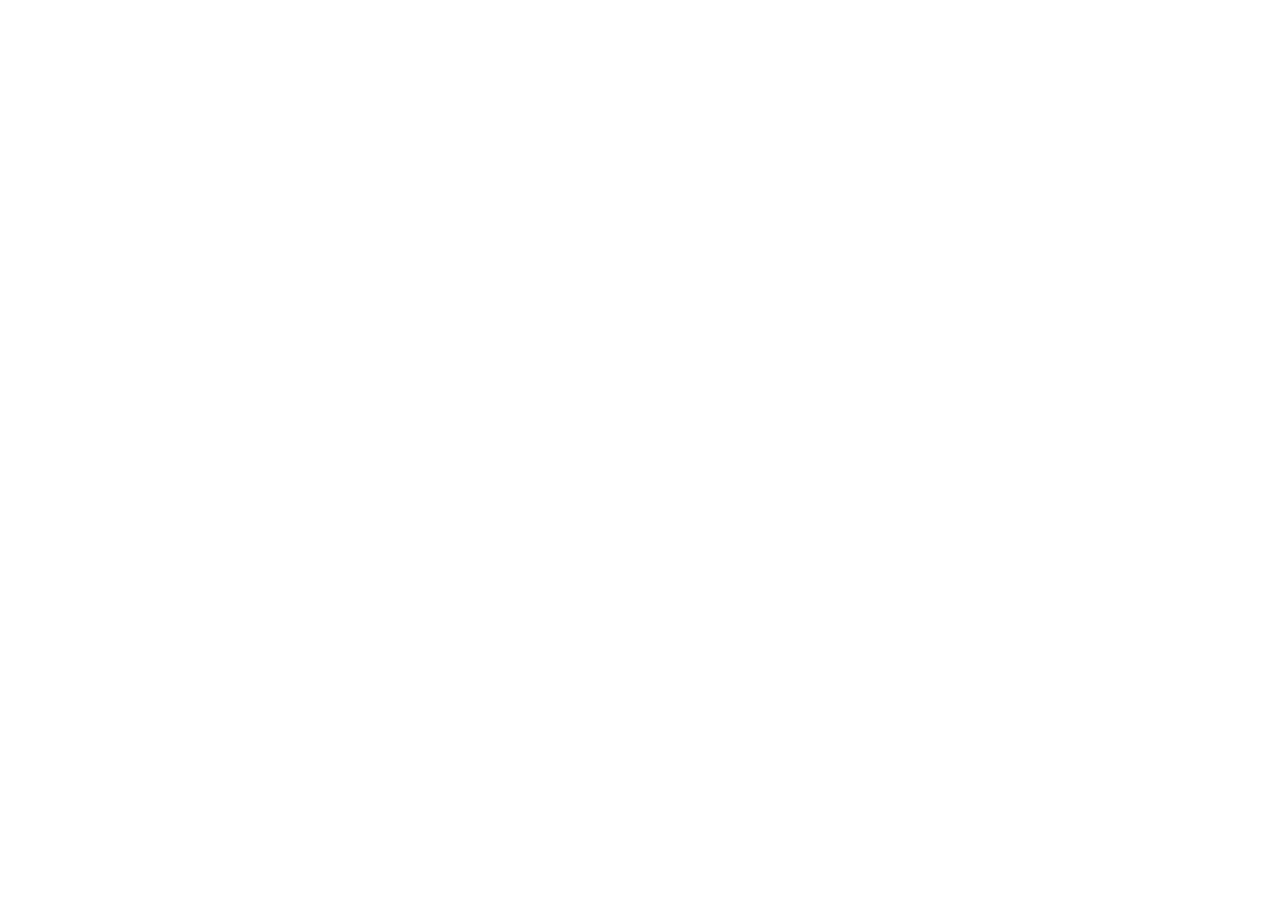
==== commit 9f535b15: "Updates" ====
--- a/index.html
+++ b/index.html
@@ -1,153 +1 @@
-﻿<!DOCTYPE html>
-<html lang="en">
-
-<head>
-
-    <meta charset="utf-8">
-    <meta name="viewport" content="width=device-width, initial-scale=1, shrink-to-fit=no">
-    <meta name="description" content="">
-    <meta name="author" content="Quylan Mac">
-
-    <title>Quylan Mac</title>
-
-    <!-- Bootstrap core CSS -->
-    <link href="css/bootstrap.min.css" rel="stylesheet">
-
-    <!-- Custom fonts for this template -->
-    <link href="css/all.min.css" rel="stylesheet" type="text/css">
-    <link href="vendor/fontawesome-free/css/all.min.css" rel="stylesheet" type="text/css">
-    <link href="https://fonts.googleapis.com/css?family=Raleway&display=swap" rel="stylesheet" type="text/css">
-    <link href="https://fonts.googleapis.com/css?family=Open+Sans&display=swap" rel="stylesheet">
-
-    <link href="https://fonts.googleapis.com/css?family=Montserrat:400,700" rel="stylesheet" type="text/css">
-    <link href='https://fonts.googleapis.com/css?family=Kaushan+Script' rel='stylesheet' type='text/css'>
-    <link href='https://fonts.googleapis.com/css?family=Droid+Serif:400,700,400italic,700italic' rel='stylesheet' type='text/css'>
-    <link href='https://fonts.googleapis.com/css?family=Roboto+Slab:400,100,300,700' rel='stylesheet' type='text/css'>
-    <link href="css/simple-line-icons.css" rel="stylesheet">
-
-    <!-- Custom styles for this template -->
-    <link href="css/stylish-portfolio.min.css" rel="stylesheet">
-
-    <link href="css/agency.min.css" rel="stylesheet">
-    <link href="css/ihover.css" rel="stylesheet">
-    <link href="css/style.css" rel="stylesheet">
-
-</head>
-
-<body id="page-top">
-<div id="loadAnimation">
-  <!-- Navigation -->
-<nav class="navbar navbar-expand-lg navbar-light fixed-top container" id="mainNav">
-  <div class=" d-flex flex-grow-1">
-      <span class="w-100 d-lg-none d-block"></span>
-      <a class="navbar-brand mx-auto d-lg-none d-inline-block text-uppercase" href="#page-top">Quylan Thanh Mac</a>
-      <div class="w-100 text-right">
-      <button class="navbar-toggler" type="button" data-toggle="collapse" data-target=".dual-collapse2">
-          <span class="navbar-toggler-icon"></span>
-      </button>
-      </div>
-  </div>
-        <div class="navbar-collapse collapse w-100 order-md-0 dual-collapse2">
-                <ul class="navbar-nav abs-center-x">
-                        <li class="nav-item">
-                            <a class="navbar-brand d-none d-lg-inline-block text-uppercase" href="#page-top">
-                                Quylan Thanh Mac
-                            </a>
-                        </li>
-                    </ul>
-                <div class="order-2">
-                <ul class="navbar-nav justify-content-between flex-nowrap">
-                        <li class="nav-item">
-                            <a class="nav-link m-2 menu-item js-scrolltrigger" href="about.html">About</a>
-                        </li>
-                        <li class="nav-item">
-                            <a class="nav-link m-2 menu-item js-scrolltrigger" href="portfolio.html">Portfolio</a>
-                        </li>
-                        <li class="nav-item">
-                            <a class="nav-link m-2 menu-item js-scrolltrigger" href="resume.pdf" target="_blank">Resume</a>
-                        </li>
-                    </ul>
-                </div>
-            
-            <div class="navbar-collapse collapse dual-nav w-50 order-1" id="navbarResponsive">
-                    <ul class="nav navbar-nav ">
-                        <li class="nav-item ">
-                                <a class="nav-link" href="https://www.linkedin.com/in/quylan-mac-0a906b16a/" target="_blank">
-                                  <i class="fab fa-linkedin-in"></i>
-                                </a>
-                        </li>
-                        <li class="nav-item">
-                                <a class="nav-link" href="https://github.com/quylanmac/" target="_blank">
-                                    <i class="icon-social-github"></i>
-                                  </a>
-                        </li>
-                        <li class="nav-item ">
-                                <a class="nav-link" href="mailto:quylanmac@gmail.com" target="_blank">
-                                  <i class="far fa-envelope"></i>
-                                </a>
-                        </li>
-                    </ul>
-                </div>
-    </nav>
-
-  <!-- Header -->
-  <header class="test masthead">
-    <div class="container">
-      <div class="intro-text">
-        <div class="intro-heading">Hello, I'm Quylan!</div>
-        <div class="intro-lead-in">I currently serve boba while studying 
-          Computer Science at UC San Diego.</div>
-        <div class="intro-lead-in">Searching for new opportunities in Summer 2020 to improve upon and learn new skills!</div>
-      </div>
-    </div>
-  </header>
-
-  <section class="page-section" id="portfolio">
-      <div class="container">
-  <div class="row no-gutters">
-        <div class="col-lg-6">
-                <div class="ih-item square effect6 bottom_to_top">
-                    <a href="eggspired.html">
-                        <div class="img"><img src="img/eggspired.png" alt="Eggspired"></div>
-                        <div class="info">
-                            <h3>Eggspired</h3>
-                            <p>Full Stack Development</p>
-                        </div>
-                    </a>
-                </div>
-        </div>
-        <div class="col-lg-6">
-                <div class="ih-item square effect6 bottom_to_top">
-                    <a href="mball.html">
-                        <div class="img"><img src="img/mball.png" alt="Masquerade Ball"></div>
-                        <div class="info">
-                            <h3>Masquerade Ball Webmaster</h3>
-                            <p>Front End Redesign and Implementation</p>
-                        </div>
-                    </a>
-                </div>
-        </div>
-        </div>
-    </section>
-
-  <a class="scroll-to-top rounded js-scroll-trigger" href="#page-top">
-        <i class="fas fa-angle-up"></i>
-      </a>
-  </div>
-  <!-- Bootstrap core JavaScript -->
-  <script src="js/jquery.min.js"></script>
-  <script src="js/bootstrap.bundle.min.js"></script>
-
-  <!-- Plugin JavaScript -->
-  <script src="js/jquery.easing.min.js"></script>
-
-  <!-- Contact form JavaScript -->
-  <script src="js/jqBootstrapValidation.js"></script>
-  <script src="js/contact_me.js"></script>
-
-  <!-- Custom scripts for this template -->
-  <script src="js/agency.min.js"></script>
-
-</body>
-
-</html>
+<!doctype html><html lang="en"><head><meta charset="utf-8"/><link rel="icon" href="/reactwebsite/favicon.ico"/><meta name="viewport" content="width=device-width,initial-scale=1"/><meta name="theme-color" content="#000000"/><meta name="description" content="Web site created using create-react-app"/><link rel="apple-touch-icon" href="/reactwebsite/logo192.png"/><link rel="manifest" href="/reactwebsite/manifest.json"/><title>React App</title><link href="/reactwebsite/static/css/main.5f361e03.chunk.css" rel="stylesheet"></head><body><noscript>You need to enable JavaScript to run this app.</noscript><div id="root"></div><script>!function(e){function t(t){for(var n,i,a=t[0],l=t[1],c=t[2],p=0,s=[];p<a.length;p++)i=a[p],Object.prototype.hasOwnProperty.call(o,i)&&o[i]&&s.push(o[i][0]),o[i]=0;for(n in l)Object.prototype.hasOwnProperty.call(l,n)&&(e[n]=l[n]);for(f&&f(t);s.length;)s.shift()();return u.push.apply(u,c||[]),r()}function r(){for(var e,t=0;t<u.length;t++){for(var r=u[t],n=!0,a=1;a<r.length;a++){var l=r[a];0!==o[l]&&(n=!1)}n&&(u.splice(t--,1),e=i(i.s=r[0]))}return e}var n={},o={1:0},u=[];function i(t){if(n[t])return n[t].exports;var r=n[t]={i:t,l:!1,exports:{}};return e[t].call(r.exports,r,r.exports,i),r.l=!0,r.exports}i.m=e,i.c=n,i.d=function(e,t,r){i.o(e,t)||Object.defineProperty(e,t,{enumerable:!0,get:r})},i.r=function(e){"undefined"!=typeof Symbol&&Symbol.toStringTag&&Object.defineProperty(e,Symbol.toStringTag,{value:"Module"}),Object.defineProperty(e,"__esModule",{value:!0})},i.t=function(e,t){if(1&t&&(e=i(e)),8&t)return e;if(4&t&&"object"==typeof e&&e&&e.__esModule)return e;var r=Object.create(null);if(i.r(r),Object.defineProperty(r,"default",{enumerable:!0,value:e}),2&t&&"string"!=typeof e)for(var n in e)i.d(r,n,function(t){return e[t]}.bind(null,n));return r},i.n=function(e){var t=e&&e.__esModule?function(){return e.default}:function(){return e};return i.d(t,"a",t),t},i.o=function(e,t){return Object.prototype.hasOwnProperty.call(e,t)},i.p="/reactwebsite/";var a=this.webpackJsonpreactwebsite=this.webpackJsonpreactwebsite||[],l=a.push.bind(a);a.push=t,a=a.slice();for(var c=0;c<a.length;c++)t(a[c]);var f=l;r()}([])</script><script src="/reactwebsite/static/js/2.d2be5098.chunk.js"></script><script src="/reactwebsite/static/js/main.1fabcd9d.chunk.js"></script></body></html>